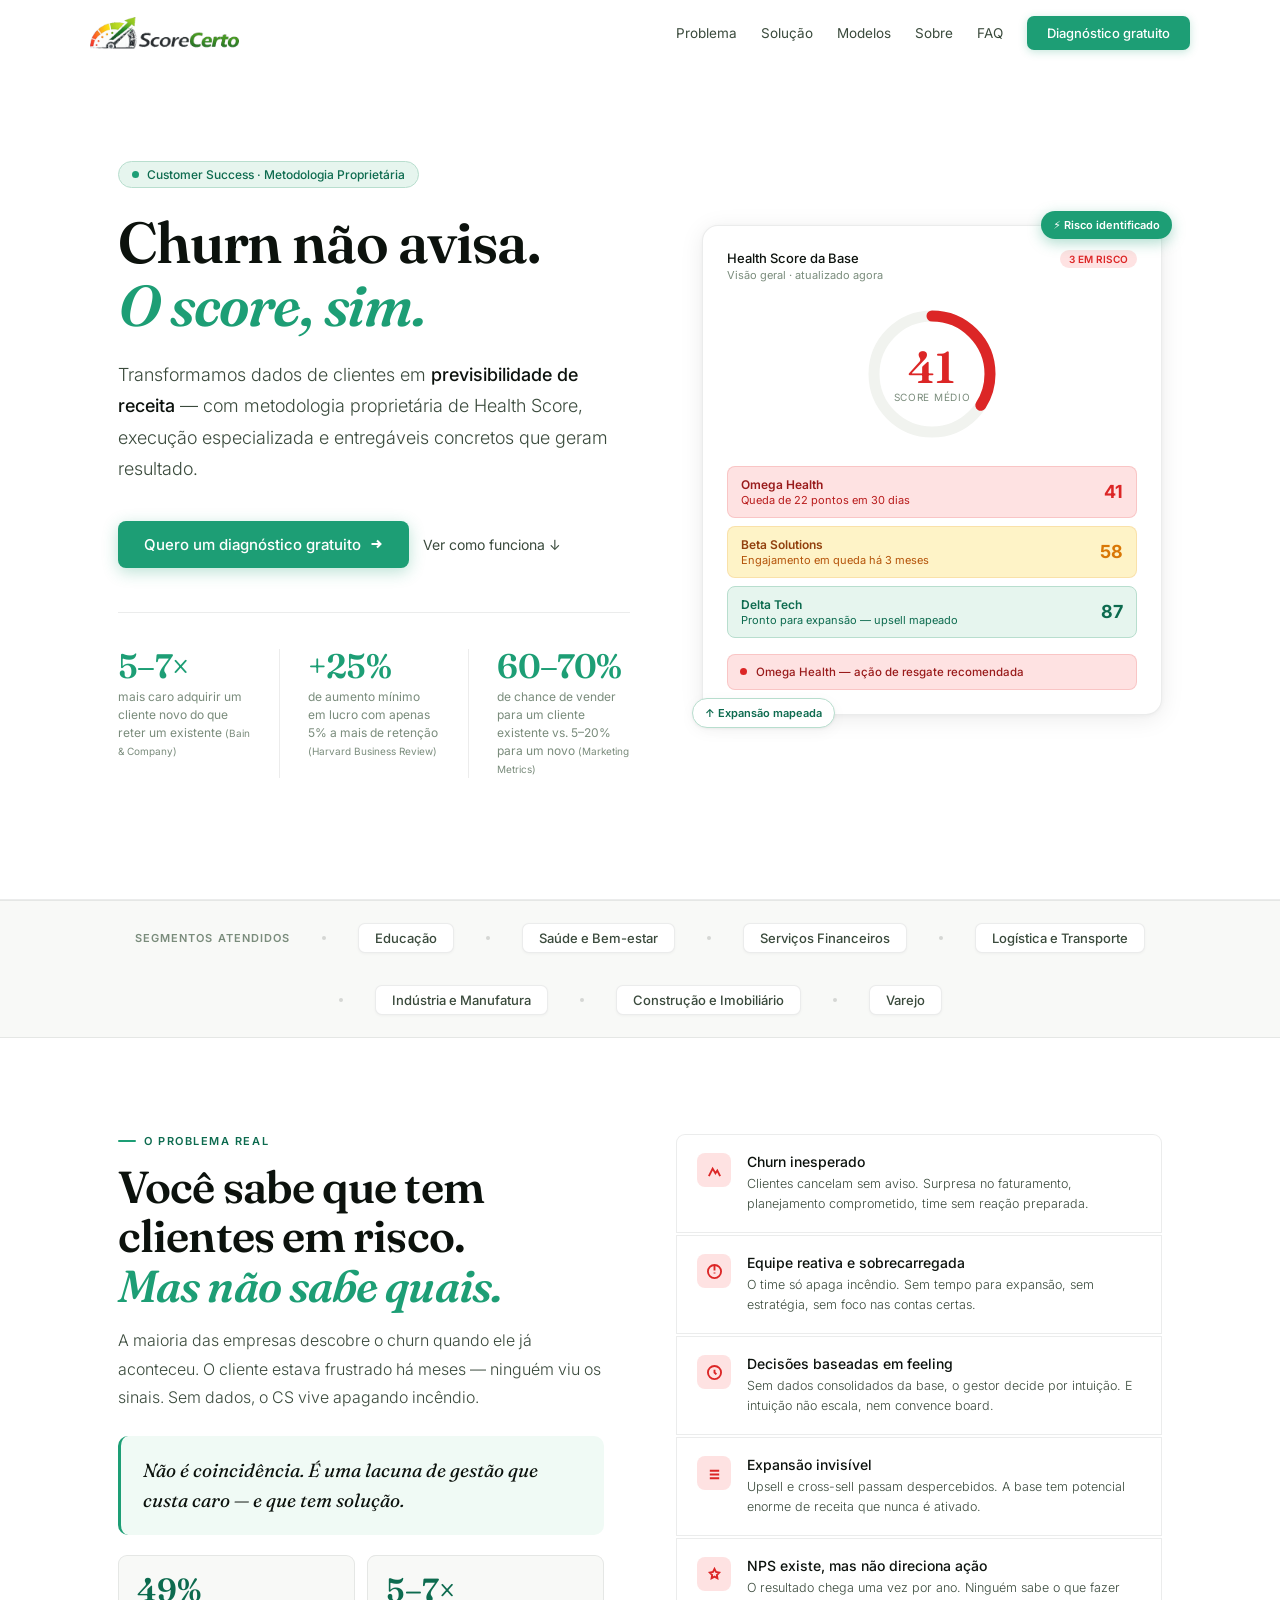
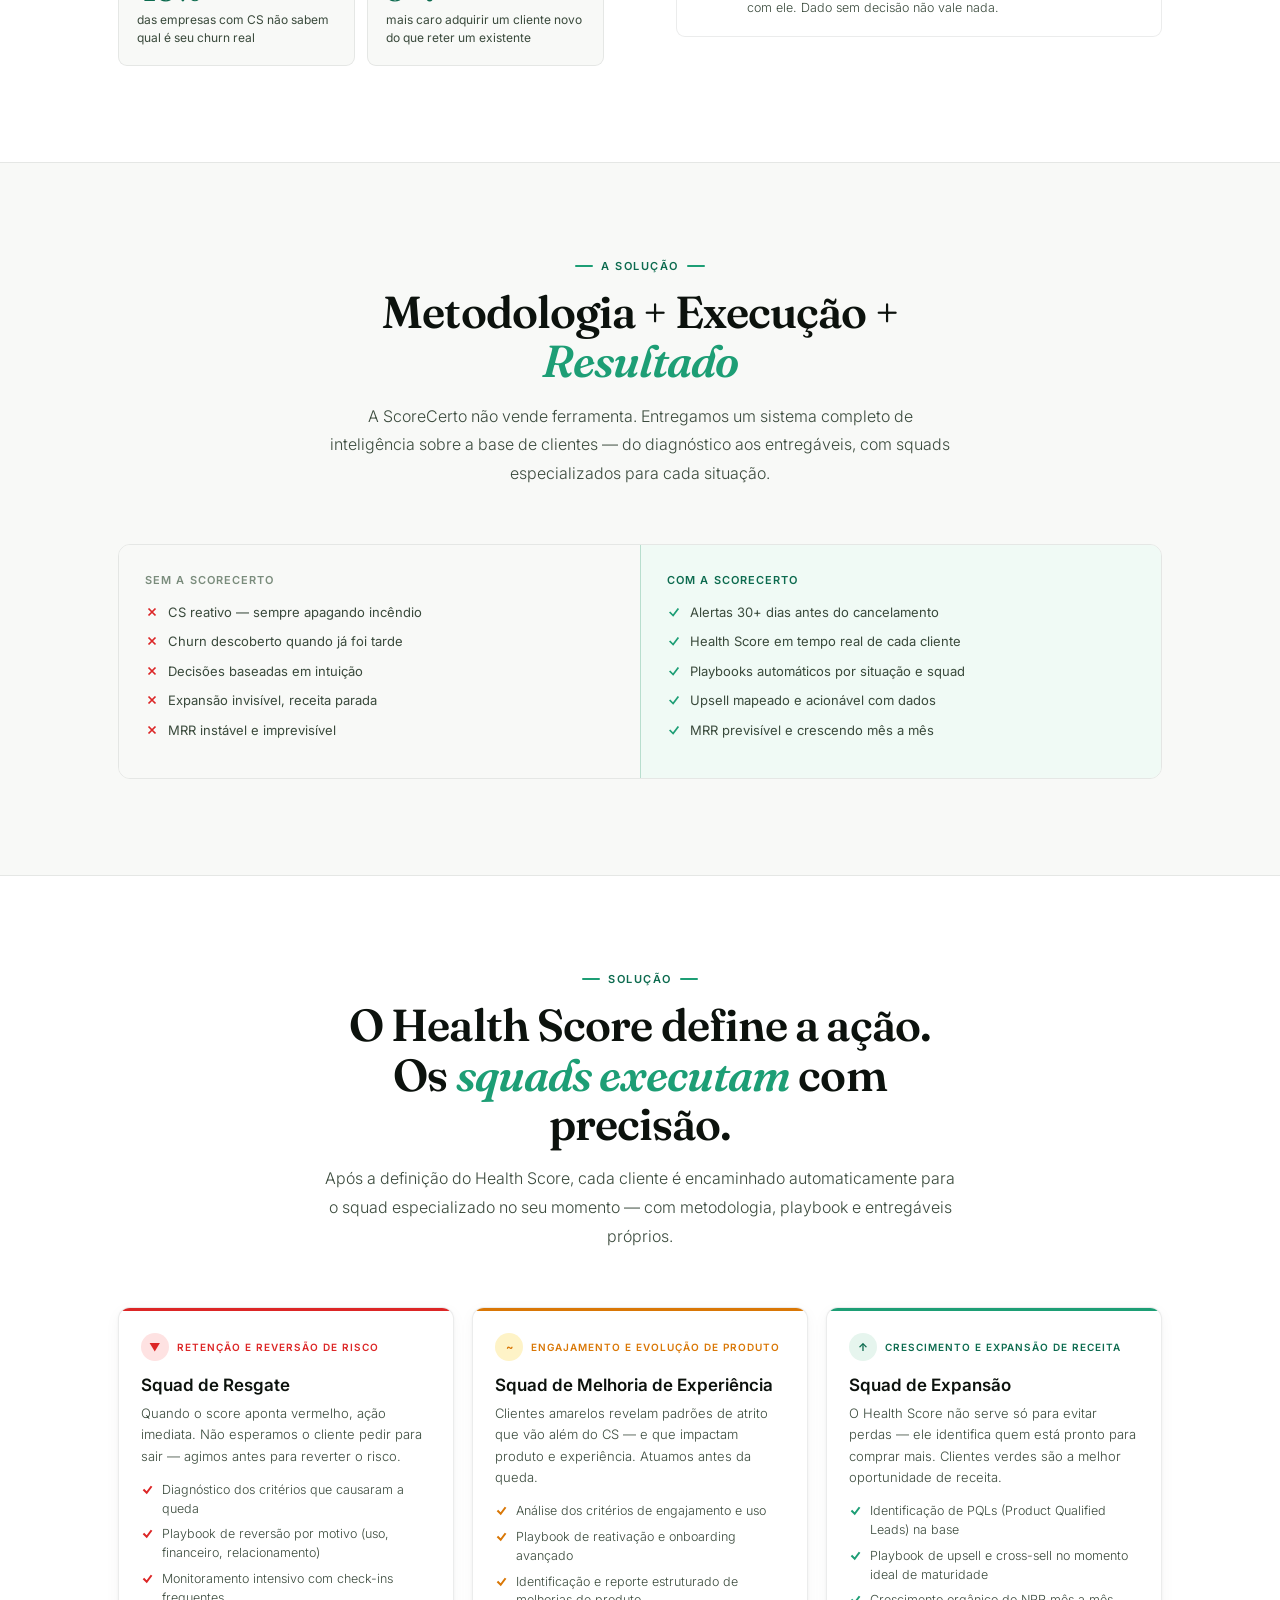
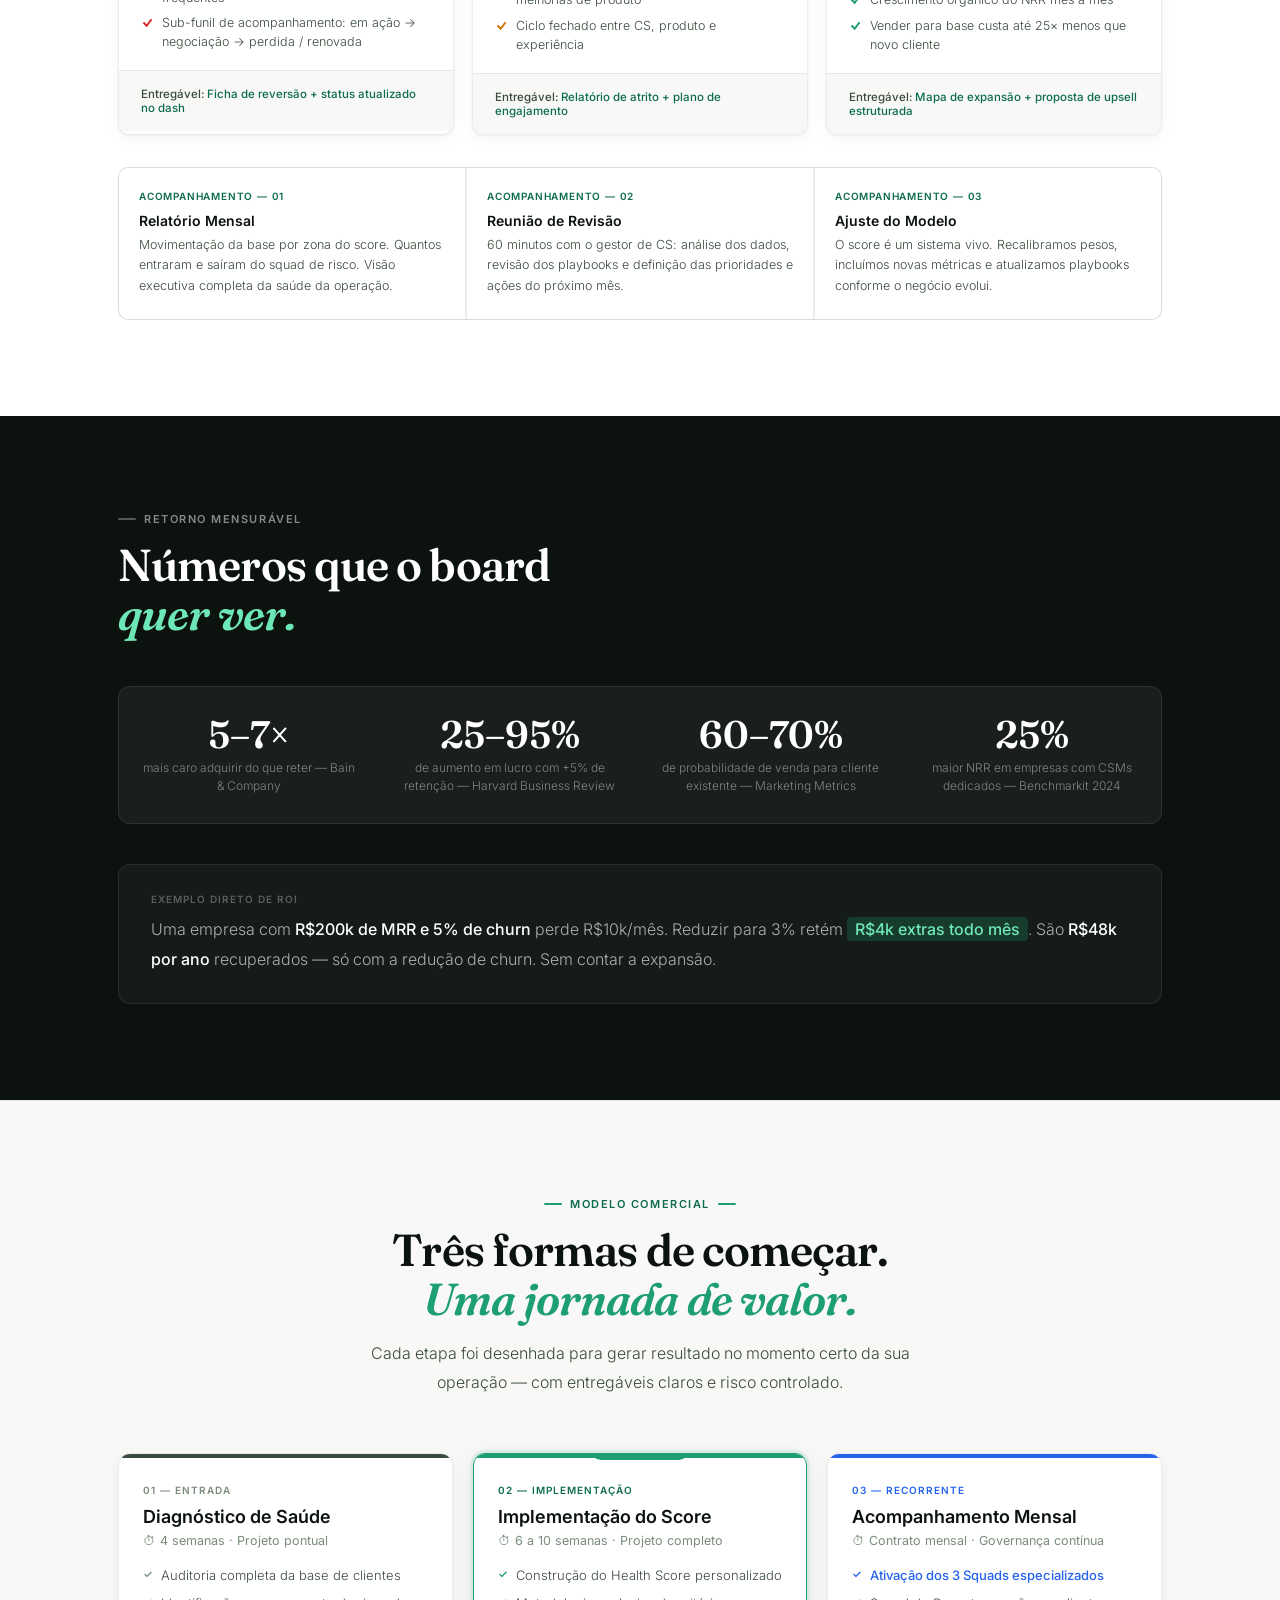
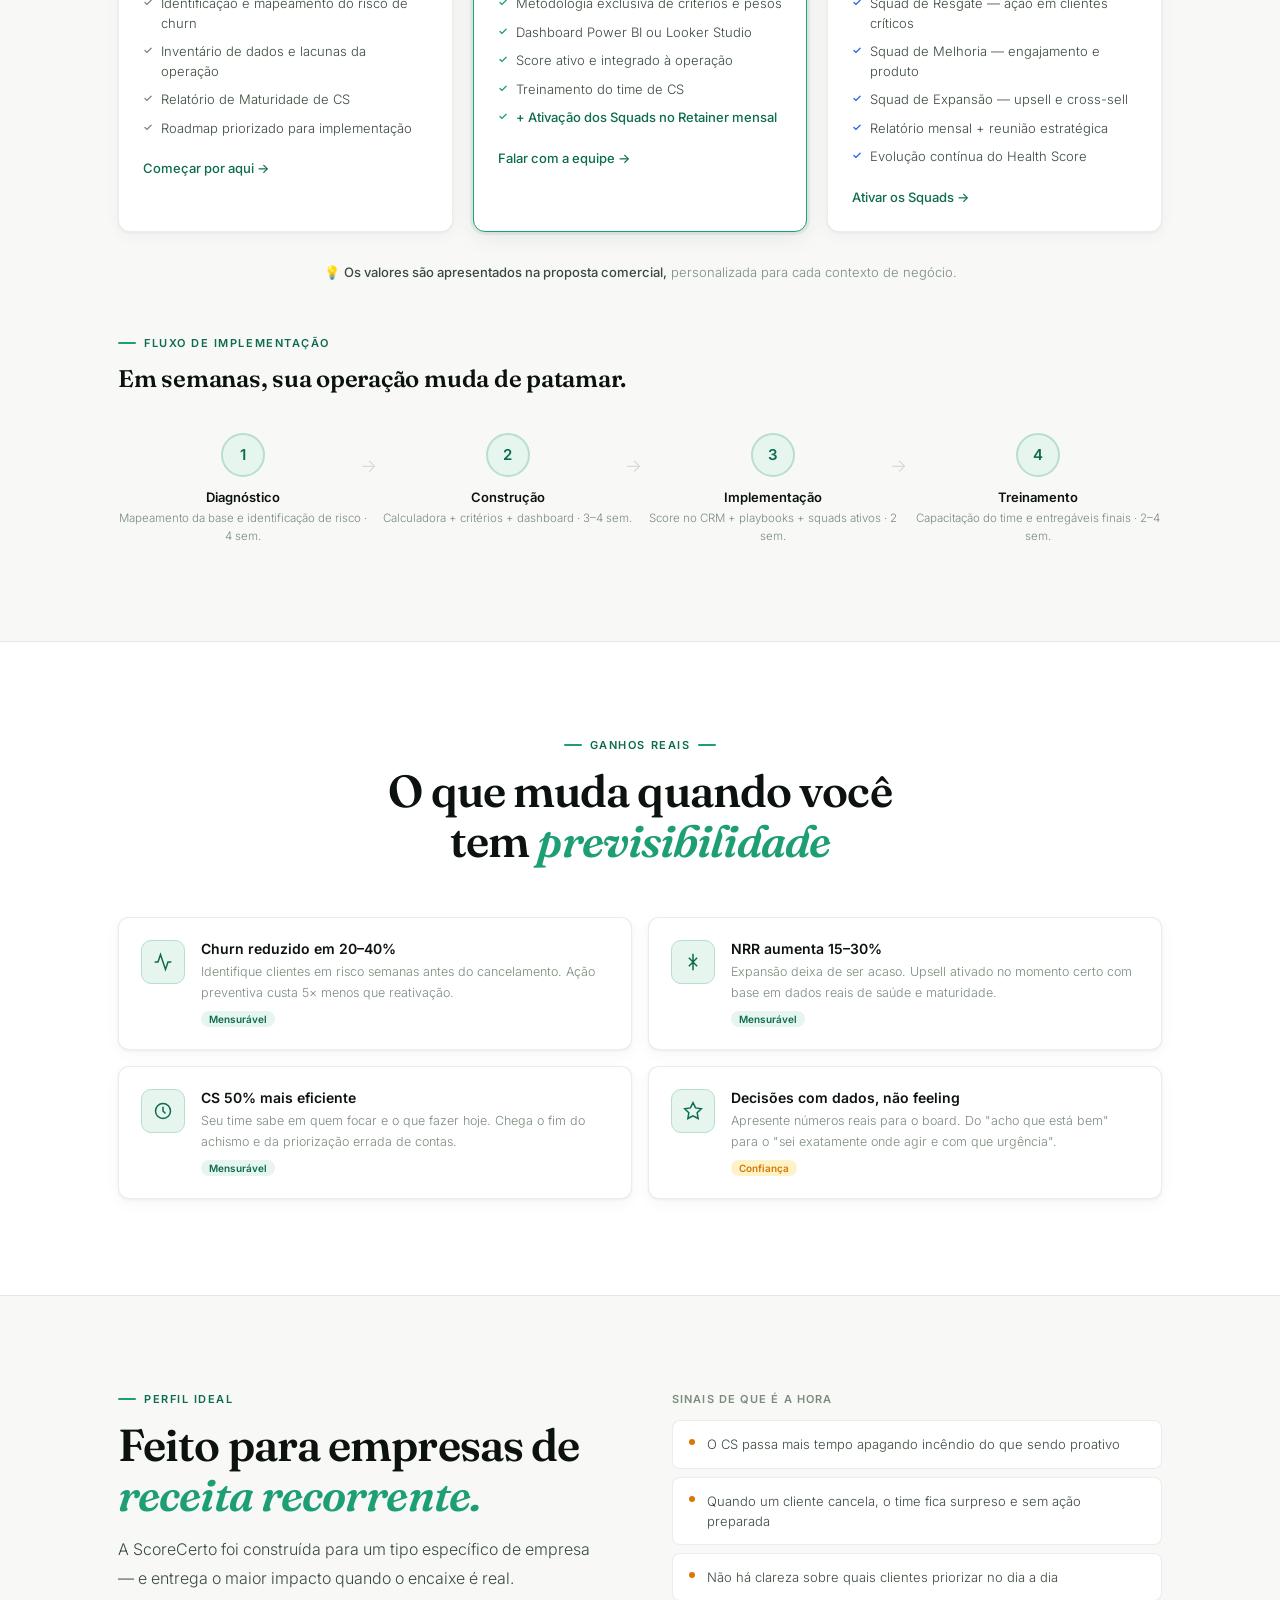
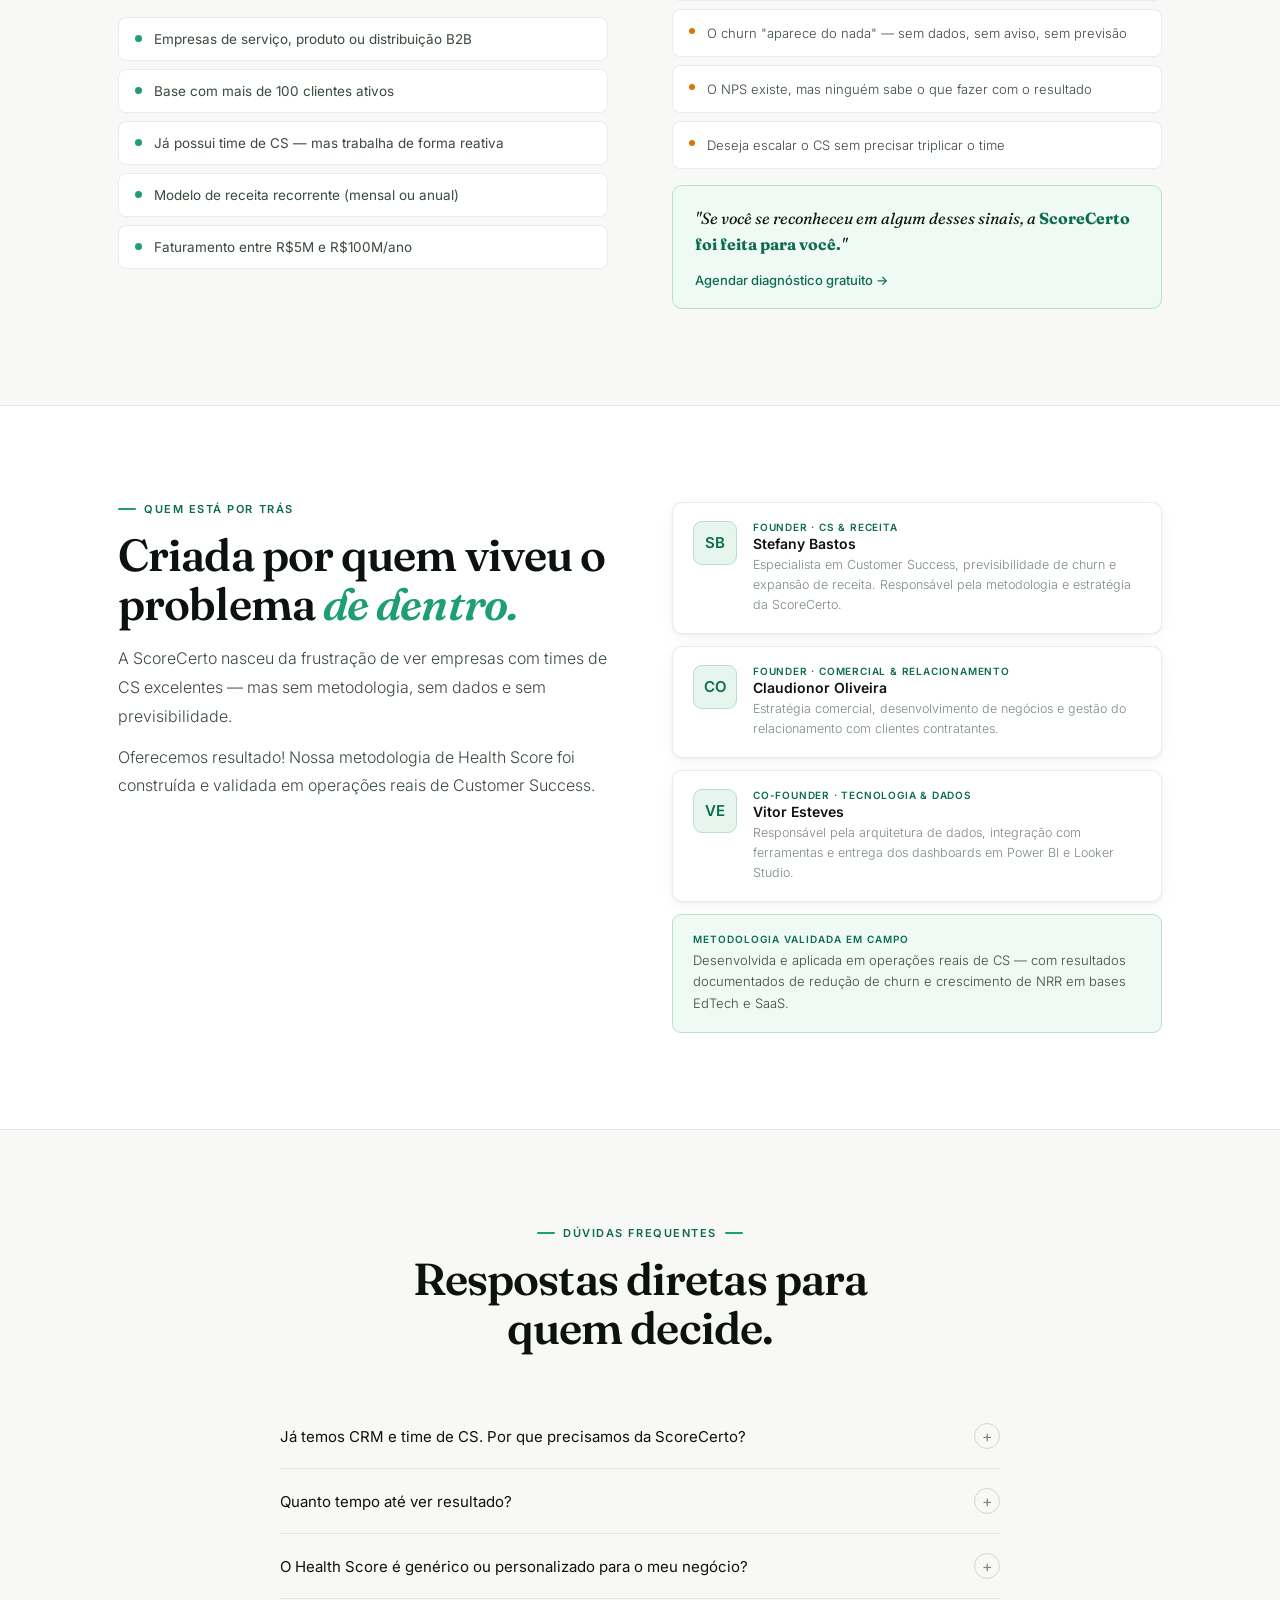
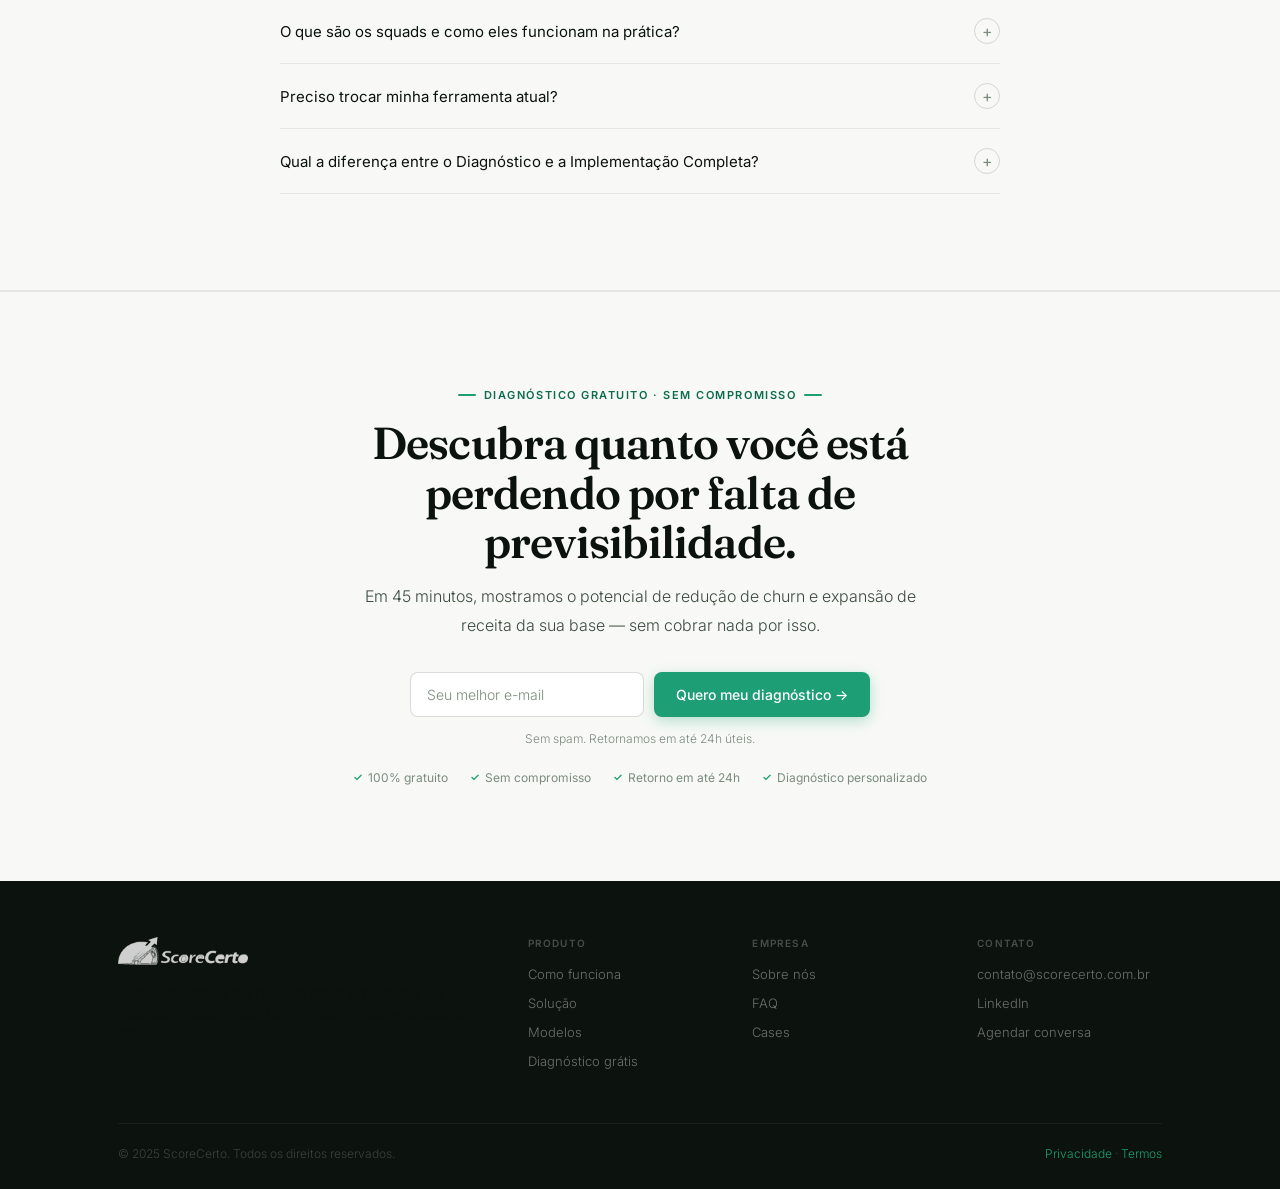
==== index.html @ cbc8268c "Subindo o index para github pages" ====
<!DOCTYPE html>
<html lang="pt-BR">
<head>
<meta charset="UTF-8">
<meta name="viewport" content="width=device-width,initial-scale=1">
<title>ScoreCerto — Previsibilidade de Receita para Empresas Recorrentes</title>
<meta name="description" content="Churn não avisa. O score sim. Transformamos dados de clientes em previsibilidade de receita com metodologia proprietária de Health Score, execução especializada e entregáveis concretos.">
<link rel="preconnect" href="https://fonts.googleapis.com">
<link href="https://fonts.googleapis.com/css2?family=Inter:wght@300;400;500;600&family=Fraunces:ital,wght@0,400;0,600;1,400;1,600&display=swap" rel="stylesheet">
<style>
:root{
  --white:#fff;
  --bg:#F8F9F7;
  --bg2:#F1F3EF;
  --ink:#0C120D;
  --ink2:#3A4A3C;
  --ink3:#7A8C7C;
  --green:#1D9E75;
  --green-d:#0D6B4F;
  --green-l:#E6F5EE;
  --green-m:#B8DECE;
  --green-xl:#F0FAF5;
  --yellow:#D97706;
  --yellow-l:#FEF3C7;
  --red:#DC2626;
  --red-l:#FEE2E2;
  --blue:#2563EB;
  --blue-l:#DBEAFE;
  --bdr:rgba(12,18,13,.08);
  --bdr2:rgba(12,18,13,.15);
  --sans:'Inter',system-ui,sans-serif;
  --display:'Fraunces',Georgia,serif;
  --shadow:0 1px 3px rgba(0,0,0,.05),0 4px 16px rgba(0,0,0,.04);
  --shadow-lg:0 4px 24px rgba(0,0,0,.08),0 1px 4px rgba(0,0,0,.04);
}
*{box-sizing:border-box;margin:0;padding:0;}
html{scroll-behavior:smooth;}
body{font-family:var(--sans);background:var(--white);color:var(--ink);-webkit-font-smoothing:antialiased;overflow-x:hidden;}

/* ── LAYOUT ── */
.wrap{max-width:1100px;margin:0 auto;padding:0 28px;}
@media(max-width:600px){.wrap{padding:0 20px;}}

/* ── NAV ── */
nav{position:fixed;top:0;left:0;right:0;z-index:100;padding:0 28px;transition:all .25s;}
nav.scrolled{background:rgba(255,255,255,.96);backdrop-filter:blur(16px);border-bottom:1px solid var(--bdr);box-shadow:0 1px 12px rgba(0,0,0,.04);}
.nav-i{max-width:1100px;margin:0 auto;height:66px;display:flex;align-items:center;gap:24px;}
.nav-logo{height:32px;width:auto;flex-shrink:0;}
.nav-links{display:flex;align-items:center;gap:24px;margin-left:auto;}
.nav-links a{font-size:13.5px;font-weight:400;color:var(--ink2);text-decoration:none;transition:color .15s;}
.nav-links a:hover{color:var(--ink);}
.nav-cta{padding:9px 20px;border-radius:7px;background:var(--green);color:#fff;font-size:13px;font-weight:500;text-decoration:none;transition:background .15s;white-space:nowrap;box-shadow:0 2px 8px rgba(29,158,117,.25);}
.nav-cta:hover{background:var(--green-d);}
@media(max-width:860px){.nav-links{display:none;}}

/* ── HERO ── */
.hero{min-height:100vh;display:flex;align-items:center;padding:120px 0 80px;background:var(--white);border-bottom:1px solid var(--bdr);}
.hero-layout{display:grid;grid-template-columns:1fr 460px;gap:72px;align-items:center;}
.hero-tag{display:inline-flex;align-items:center;gap:8px;padding:5px 13px;border-radius:100px;background:var(--green-l);border:1px solid var(--green-m);font-size:12px;font-weight:500;color:var(--green-d);margin-bottom:24px;}
.hero-dot{width:7px;height:7px;border-radius:50%;background:var(--green);animation:blink 2s infinite;}
@keyframes blink{0%,100%{opacity:1;}50%{opacity:.4;transform:scale(.8);}}
h1{font-family:var(--display);font-size:clamp(40px,4.5vw,64px);font-weight:600;line-height:1.08;letter-spacing:-.02em;color:var(--ink);margin-bottom:22px;}
h1 em{font-style:italic;color:var(--green);}
.hero-sub{font-size:18px;font-weight:300;color:var(--ink2);line-height:1.75;max-width:500px;margin-bottom:36px;}
.hero-sub strong{font-weight:500;color:var(--ink);}
.ctas{display:flex;align-items:center;gap:14px;flex-wrap:wrap;}
.btn-primary{display:inline-flex;align-items:center;gap:8px;padding:14px 26px;border-radius:8px;background:var(--green);color:#fff;font-size:15px;font-weight:500;text-decoration:none;transition:all .2s;box-shadow:0 4px 16px rgba(29,158,117,.3);}
.btn-primary:hover{background:var(--green-d);transform:translateY(-1px);}
.btn-secondary{font-size:14px;font-weight:400;color:var(--ink2);text-decoration:none;display:flex;align-items:center;gap:5px;transition:color .15s;}
.btn-secondary:hover{color:var(--ink);}
.hero-metrics{display:flex;gap:0;margin-top:44px;padding-top:36px;border-top:1px solid var(--bdr);}
.hm{flex:1;padding-right:28px;border-right:1px solid var(--bdr);margin-right:28px;}
.hm:last-child{border:none;margin:0;padding:0;}
.hm-num{font-family:var(--display);font-size:34px;font-weight:600;color:var(--ink);line-height:1;margin-bottom:5px;letter-spacing:-.02em;}
.hm-num span{color:var(--green);}
.hm-label{font-size:12px;font-weight:400;color:var(--ink3);line-height:1.5;}

/* ── SCORE CARD ── */
.score-card{background:var(--white);border:1px solid var(--bdr);border-radius:16px;padding:24px;box-shadow:var(--shadow-lg);}
.sc-head{display:flex;align-items:flex-start;justify-content:space-between;margin-bottom:18px;}
.sc-title{font-size:13px;font-weight:500;color:var(--ink);}
.sc-sub{font-size:11px;color:var(--ink3);margin-top:2px;}
.sc-badge{padding:3px 9px;border-radius:100px;font-size:10px;font-weight:600;background:var(--yellow-l);color:var(--yellow);}
.gauge-center{display:flex;justify-content:center;margin-bottom:18px;position:relative;}
.gauge-center svg{width:148px;height:148px;}
.gauge-label{position:absolute;top:50%;left:50%;transform:translate(-50%,-50%);text-align:center;}
.gauge-score{font-family:var(--display);font-size:44px;font-weight:600;color:var(--ink);line-height:1;}
.gauge-lbl{font-size:10px;color:var(--ink3);text-transform:uppercase;letter-spacing:.07em;margin-top:2px;}
.criteria-rows{display:flex;flex-direction:column;gap:9px;margin-bottom:16px;}
.cr-row{display:flex;align-items:center;gap:9px;}
.cr-name{font-size:11.5px;color:var(--ink2);width:108px;flex-shrink:0;}
.cr-track{flex:1;height:5px;background:var(--bg2);border-radius:3px;overflow:hidden;}
.cr-fill{height:100%;border-radius:3px;transition:width 1.5s cubic-bezier(.4,0,.2,1);}
.cr-val{font-size:11px;font-weight:500;color:var(--ink);min-width:32px;text-align:right;}
.sc-alert{display:flex;align-items:center;gap:9px;padding:10px 12px;border-radius:8px;background:var(--red-l);border:1px solid rgba(220,38,38,.15);}
.sc-alert-dot{width:7px;height:7px;border-radius:50%;background:var(--red);flex-shrink:0;}
.sc-alert-text{font-size:11.5px;font-weight:500;color:#991B1B;}
.float-a,.float-b{position:absolute;padding:7px 12px;border-radius:100px;font-size:11px;font-weight:600;white-space:nowrap;animation:float 3s ease-in-out infinite;}
.float-a{top:-14px;right:-10px;background:var(--green);color:#fff;box-shadow:0 4px 14px rgba(29,158,117,.35);}
.float-b{bottom:-13px;left:-10px;background:var(--white);color:var(--green-d);border:1.5px solid var(--green-m);box-shadow:var(--shadow);animation-delay:.9s;}
@keyframes float{0%,100%{transform:translateY(0);}50%{transform:translateY(-5px);}}
.score-card-wrap{position:relative;}

/* ── SECTIONS ── */
section{padding:96px 0;}
.sec-dark{background:var(--ink);}
.sec-off{background:var(--bg);border-top:1px solid var(--bdr);border-bottom:1px solid var(--bdr);}
.sec-green{background:var(--green);}
.eyebrow{font-size:11px;font-weight:600;letter-spacing:.14em;text-transform:uppercase;color:var(--green-d);margin-bottom:14px;display:flex;align-items:center;gap:8px;}
.eyebrow::before{content:'';width:18px;height:2px;background:var(--green);border-radius:1px;display:block;}
.eyebrow.center{justify-content:center;}
.eyebrow.center::before,.eyebrow.center::after{content:'';width:18px;height:2px;background:var(--green);border-radius:1px;display:block;}
.eyebrow.light{color:rgba(255,255,255,.5);}
.eyebrow.light::before,.eyebrow.light::after{background:rgba(255,255,255,.3);}
h2{font-family:var(--display);font-size:clamp(28px,3.5vw,46px);font-weight:600;line-height:1.1;letter-spacing:-.02em;color:var(--ink);margin-bottom:16px;}
h2 em{font-style:italic;color:var(--green);}
h2.light{color:#fff;}
h2.light em{color:#6ee7b7;}
.lead{font-size:16px;font-weight:300;color:var(--ink2);line-height:1.8;}
.lead.light{color:rgba(255,255,255,.55);}

/* ── STRIP ── */
.strip{background:var(--bg);border-top:1px solid var(--bdr);border-bottom:1px solid var(--bdr);padding:22px 0;}
.strip-inner{display:flex;align-items:center;justify-content:center;gap:32px;flex-wrap:wrap;}
.strip-label{font-size:11px;font-weight:600;letter-spacing:.1em;text-transform:uppercase;color:var(--ink3);}
.strip-pill{padding:6px 16px;border-radius:7px;background:var(--white);border:1px solid var(--bdr);font-size:13px;font-weight:500;color:var(--ink2);box-shadow:0 1px 3px rgba(0,0,0,.04);}
.sep{width:4px;height:4px;border-radius:50%;background:var(--bdr2);}

/* ── PROBLEM ── */
.problem-grid{display:grid;grid-template-columns:1fr 1fr;gap:72px;align-items:start;}
.problem-sticky{position:sticky;top:84px;}
.p-quote{font-family:var(--display);font-size:19px;font-style:italic;color:var(--ink);line-height:1.55;padding:20px 22px;border-radius:10px;background:var(--green-xl);border-left:3px solid var(--green);margin-top:24px;}
.p-quote strong{font-style:normal;color:var(--green-d);}
.p-stats{display:grid;grid-template-columns:1fr 1fr;gap:12px;margin-top:20px;}
.pstat{padding:18px;border-radius:9px;background:var(--bg);border:1px solid var(--bdr);}
.pstat-num{font-family:var(--display);font-size:32px;font-weight:600;color:var(--green-d);line-height:1;margin-bottom:5px;}
.pstat-label{font-size:12px;font-weight:400;color:var(--ink2);line-height:1.5;}
.pain-cards{display:flex;flex-direction:column;gap:2px;}
.pain{display:flex;gap:16px;padding:18px 20px;background:var(--white);border:1px solid var(--bdr);transition:border-color .15s;}
.pain:first-child{border-radius:9px 9px 0 0;}
.pain:last-child{border-radius:0 0 9px 9px;}
.pain:hover{border-color:var(--bdr2);}
.pain-ico{width:34px;height:34px;border-radius:8px;background:var(--red-l);display:flex;align-items:center;justify-content:center;flex-shrink:0;}
.pain-ico svg{width:15px;height:15px;fill:none;stroke:#DC2626;stroke-width:2;}
.pain-title{font-size:14px;font-weight:500;color:var(--ink);margin-bottom:4px;}
.pain-desc{font-size:12.5px;font-weight:300;color:var(--ink2);line-height:1.6;}

/* ── SOLUTION ── */
.solution-hdr{text-align:center;max-width:620px;margin:0 auto 56px;}
.diff-compare{display:grid;grid-template-columns:1fr 1fr;border-radius:12px;overflow:hidden;border:1px solid var(--bdr);margin-top:48px;}
.diff-col{padding:28px 26px;}
.diff-bad{background:var(--bg);}
.diff-good{background:var(--green-xl);border-left:1px solid var(--green-m);}
.diff-head{font-size:11px;font-weight:600;letter-spacing:.1em;text-transform:uppercase;margin-bottom:16px;}
.diff-bad .diff-head{color:var(--ink3);}
.diff-good .diff-head{color:var(--green-d);}
.diff-item{display:flex;gap:9px;font-size:13px;margin-bottom:10px;line-height:1.5;}
.diff-bad .diff-item{color:var(--ink2);}
.diff-good .diff-item{color:var(--ink2);}
.diff-item svg{width:14px;height:14px;flex-shrink:0;margin-top:2px;fill:none;stroke-width:2;}
.diff-bad .diff-item svg{stroke:#DC2626;}
.diff-good .diff-item svg{stroke:var(--green);}
.steps-grid{display:grid;grid-template-columns:repeat(4,1fr);gap:2px;background:var(--bdr);border:1px solid var(--bdr);border-radius:12px;overflow:hidden;}
.step{background:var(--white);padding:24px 20px;transition:background .15s;}
.step:hover{background:var(--green-xl);}
.step-n{font-size:10px;font-weight:600;color:var(--green-d);letter-spacing:.08em;margin-bottom:10px;}
.step-dur{font-size:10px;color:var(--ink3);margin-bottom:14px;font-weight:400;}
.step-title{font-size:14px;font-weight:600;color:var(--ink);margin-bottom:7px;}
.step-desc{font-size:12px;font-weight:300;color:var(--ink2);line-height:1.65;}
.step-del{margin-top:12px;padding:9px 11px;background:var(--bg);border-radius:5px;font-size:11px;font-weight:500;color:var(--green-d);}

/* ── SQUADS ── */
.squads-intro{text-align:center;max-width:640px;margin:0 auto 56px;}
.squads-grid{display:grid;grid-template-columns:repeat(3,1fr);gap:18px;margin-bottom:32px;}
.squad{border-radius:12px;overflow:hidden;border:1px solid var(--bdr);background:var(--white);box-shadow:var(--shadow);transition:box-shadow .2s;}
.squad:hover{box-shadow:var(--shadow-lg);}
.squad-top{padding:22px 22px 18px;}
.squad-stripe{height:3px;width:100%;}
.sq-r .squad-stripe{background:var(--red);}
.sq-y .squad-stripe{background:var(--yellow);}
.sq-g .squad-stripe{background:var(--green);}
.squad-trigger-row{display:flex;align-items:center;gap:8px;margin-bottom:14px;}
.squad-badge{width:28px;height:28px;border-radius:50%;display:flex;align-items:center;justify-content:center;font-size:11px;font-weight:700;flex-shrink:0;}
.sq-r .squad-badge{background:var(--red-l);color:var(--red);}
.sq-y .squad-badge{background:var(--yellow-l);color:var(--yellow);}
.sq-g .squad-badge{background:var(--green-l);color:var(--green-d);}
.squad-trigger-lbl{font-size:10px;font-weight:600;letter-spacing:.1em;text-transform:uppercase;}
.sq-r .squad-trigger-lbl{color:var(--red);}
.sq-y .squad-trigger-lbl{color:var(--yellow);}
.sq-g .squad-trigger-lbl{color:var(--green-d);}
.squad-name{font-size:17px;font-weight:600;color:var(--ink);margin-bottom:8px;}
.squad-desc{font-size:13px;font-weight:300;color:var(--ink2);line-height:1.65;margin-bottom:14px;}
.squad-items{list-style:none;display:flex;flex-direction:column;gap:7px;}
.squad-items li{display:flex;gap:8px;font-size:12.5px;font-weight:300;color:var(--ink2);line-height:1.5;}
.squad-items li svg{width:13px;height:13px;flex-shrink:0;margin-top:2px;fill:none;stroke-width:2.5;}
.sq-r .squad-items li svg{stroke:var(--red);}
.sq-y .squad-items li svg{stroke:var(--yellow);}
.sq-g .squad-items li svg{stroke:var(--green);}
.squad-bottom{padding:16px 22px;border-top:1px solid var(--bdr);background:var(--bg);}
.squad-deliverable{font-size:11.5px;font-weight:500;color:var(--ink2);}
.squad-deliverable span{color:var(--green-d);}
.retainer-band{display:grid;grid-template-columns:repeat(3,1fr);gap:2px;background:var(--bdr);border-radius:10px;overflow:hidden;border:1px solid var(--bdr);}
.ret{background:var(--white);padding:22px 20px;transition:background .15s;}
.ret:hover{background:var(--green-xl);}
.ret-n{font-size:10px;font-weight:600;color:var(--green-d);letter-spacing:.08em;margin-bottom:10px;}
.ret-title{font-size:14px;font-weight:600;color:var(--ink);margin-bottom:6px;}
.ret-desc{font-size:12.5px;font-weight:300;color:var(--ink2);line-height:1.65;}

/* ── ROI ── */
.roi-numbers{display:grid;grid-template-columns:repeat(4,1fr);gap:2px;background:rgba(255,255,255,.06);border-radius:12px;overflow:hidden;border:1px solid rgba(255,255,255,.08);margin-bottom:40px;}
.roi-n{padding:28px 20px;text-align:center;}
.roi-num{font-family:var(--display);font-size:clamp(32px,3vw,48px);color:#fff;line-height:1;margin-bottom:6px;font-weight:600;}
.roi-label{font-size:12px;font-weight:300;color:rgba(255,255,255,.45);line-height:1.5;}
.roi-example{padding:28px 32px;border-radius:12px;background:rgba(255,255,255,.04);border:1px solid rgba(255,255,255,.08);}
.roi-ex-tag{font-size:10px;font-weight:600;letter-spacing:.1em;text-transform:uppercase;color:rgba(255,255,255,.3);margin-bottom:10px;}
.roi-ex-text{font-size:16px;font-weight:300;color:rgba(255,255,255,.65);line-height:1.85;}
.roi-ex-text strong{color:#fff;font-weight:500;}
.roi-highlight{display:inline;background:rgba(29,158,117,.25);color:#6ee7b7;font-weight:500;padding:2px 8px;border-radius:4px;}

/* ── MODELO COMERCIAL ── */
.modelo-hdr{text-align:center;max-width:600px;margin:0 auto 56px;}
.modelo-grid{display:grid;grid-template-columns:repeat(3,1fr);gap:20px;margin-bottom:32px;}
.modelo-card{border-radius:12px;border:1px solid var(--bdr);background:var(--white);overflow:hidden;box-shadow:var(--shadow);transition:all .2s;}
.modelo-card:hover{box-shadow:var(--shadow-lg);}
.modelo-card.featured{border-color:var(--green);box-shadow:0 0 0 3px rgba(29,158,117,.1),var(--shadow-lg);}
.modelo-banner{height:4px;width:100%;}
.modelo-banner.entry{background:var(--ink2);}
.modelo-banner.main{background:var(--green);}
.modelo-banner.recurrent{background:var(--blue);}
.modelo-rec-badge{position:relative;}
.modelo-rec-badge::before{content:'Recomendado';position:absolute;top:-14px;left:50%;transform:translateX(-50%);background:var(--green);color:#fff;font-size:10px;font-weight:600;padding:4px 12px;border-radius:100px;letter-spacing:.04em;white-space:nowrap;}
.modelo-body{padding:26px 24px;}
.modelo-tag{font-size:10px;font-weight:600;letter-spacing:.1em;text-transform:uppercase;margin-bottom:10px;}
.modelo-tag.entry{color:var(--ink3);}
.modelo-tag.main{color:var(--green-d);}
.modelo-tag.recurrent{color:var(--blue);}
.modelo-name{font-size:18px;font-weight:600;color:var(--ink);margin-bottom:6px;}
.modelo-timing{font-size:12.5px;font-weight:400;color:var(--ink3);margin-bottom:18px;display:flex;align-items:center;gap:6px;}
.modelo-items{list-style:none;display:flex;flex-direction:column;gap:9px;margin-bottom:22px;}
.modelo-items li{display:flex;gap:8px;font-size:13px;font-weight:300;color:var(--ink2);line-height:1.5;}
.modelo-items li::before{content:'✓';flex-shrink:0;font-weight:600;margin-top:0px;font-size:11px;}
.modelo-items li.featured::before{color:var(--green);}
.modelo-items li.entry-li::before{color:var(--ink3);}
.modelo-items li.blue-li::before{color:var(--blue);}
.modelo-cta{display:flex;align-items:center;gap:6px;font-size:13px;font-weight:500;color:var(--green-d);text-decoration:none;transition:gap .15s;}
.modelo-cta:hover{gap:10px;}
.modelo-note{text-align:center;font-size:13px;font-weight:300;color:var(--ink3);margin-top:24px;}
.modelo-note strong{font-weight:500;color:var(--ink2);}
.processo-flow{display:grid;grid-template-columns:repeat(4,1fr);gap:16px;margin-top:48px;}
.pf-step{text-align:center;position:relative;}
.pf-step:not(:last-child)::after{content:'→';position:absolute;top:22px;right:-10px;font-size:18px;color:var(--bdr2);font-weight:300;}
.pf-num{width:44px;height:44px;border-radius:50%;background:var(--green-l);border:2px solid var(--green-m);display:flex;align-items:center;justify-content:center;margin:0 auto 12px;font-size:15px;font-weight:600;color:var(--green-d);}
.pf-title{font-size:13px;font-weight:600;color:var(--ink);margin-bottom:5px;}
.pf-desc{font-size:11.5px;font-weight:300;color:var(--ink3);line-height:1.55;}

/* ── BENEFITS ── */
.benefits-grid{display:grid;grid-template-columns:repeat(2,1fr);gap:16px;}
.benefit{display:flex;gap:16px;padding:22px;border-radius:11px;background:var(--white);border:1px solid var(--bdr);box-shadow:var(--shadow);transition:all .2s;}
.benefit:hover{box-shadow:var(--shadow-lg);transform:translateY(-2px);}
.benefit-ico{width:44px;height:44px;border-radius:10px;background:var(--green-l);border:1px solid var(--green-m);display:flex;align-items:center;justify-content:center;flex-shrink:0;}
.benefit-ico svg{width:20px;height:20px;fill:none;stroke:var(--green-d);stroke-width:1.8;}
.benefit-title{font-size:14px;font-weight:600;color:var(--ink);margin-bottom:5px;}
.benefit-desc{font-size:12.5px;font-weight:300;color:var(--ink3);line-height:1.65;}
.benefit-tag{display:inline-flex;padding:2px 8px;border-radius:100px;font-size:10px;font-weight:600;margin-top:8px;}
.bt-m{background:var(--green-l);color:var(--green-d);}
.bt-e{background:var(--yellow-l);color:var(--yellow);}

/* ── SOBRE / ICP ── */
.icp-grid{display:grid;grid-template-columns:1fr 1fr;gap:64px;align-items:start;}
.icp-profile{display:flex;flex-direction:column;gap:8px;}
.icp-item{display:flex;align-items:center;gap:12px;padding:13px 16px;border-radius:8px;background:var(--white);border:1px solid var(--bdr);font-size:13.5px;font-weight:400;color:var(--ink2);}
.icp-dot{width:7px;height:7px;border-radius:50%;background:var(--green);flex-shrink:0;}
.signals{display:flex;flex-direction:column;gap:8px;}
.signal{display:flex;gap:12px;padding:13px 16px;border-radius:8px;background:var(--white);border:1px solid var(--bdr);}
.signal-dot{width:6px;height:6px;border-radius:50%;background:var(--yellow);flex-shrink:0;margin-top:5px;}
.signal-text{font-size:13px;font-weight:300;color:var(--ink2);line-height:1.55;}
.icp-cta-box{margin-top:16px;padding:20px 22px;border-radius:10px;background:var(--green-xl);border:1px solid var(--green-m);}
.icp-cta-quote{font-family:var(--display);font-size:16px;font-style:italic;color:var(--ink);line-height:1.6;margin-bottom:14px;}
.icp-cta-quote strong{font-style:normal;color:var(--green-d);}
.team-layout{display:grid;grid-template-columns:1fr 1fr;gap:64px;align-items:start;}
.team-cards{display:flex;flex-direction:column;gap:12px;}
.team-card{display:flex;gap:16px;padding:18px 20px;border-radius:10px;background:var(--white);border:1px solid var(--bdr);box-shadow:var(--shadow);}
.team-av{width:44px;height:44px;border-radius:9px;background:var(--green-l);border:1px solid var(--green-m);display:flex;align-items:center;justify-content:center;font-size:15px;font-weight:600;color:var(--green-d);flex-shrink:0;}
.team-role{font-size:10px;font-weight:600;letter-spacing:.08em;text-transform:uppercase;color:var(--green-d);margin-bottom:2px;}
.team-name{font-size:14px;font-weight:600;color:var(--ink);margin-bottom:3px;}
.team-bio{font-size:12.5px;font-weight:300;color:var(--ink3);line-height:1.6;}
.cred-box{margin-top:12px;padding:18px 20px;border-radius:9px;background:var(--green-xl);border:1px solid var(--green-m);}
.cred-tag{font-size:10px;font-weight:600;letter-spacing:.1em;text-transform:uppercase;color:var(--green-d);margin-bottom:5px;}
.cred-text{font-size:13px;font-weight:300;color:var(--ink2);line-height:1.65;}

/* ── FAQ ── */
.faq-wrap{max-width:720px;margin:0 auto;}
.faq-item{border-bottom:1px solid var(--bdr);}
.faq-q{display:flex;align-items:center;justify-content:space-between;padding:19px 0;cursor:pointer;gap:16px;font-size:15px;font-weight:400;color:var(--ink);transition:color .15s;}
.faq-q:hover{color:var(--green-d);}
.faq-icon{width:26px;height:26px;border-radius:50%;border:1px solid var(--bdr2);display:flex;align-items:center;justify-content:center;font-size:16px;color:var(--ink3);transition:all .25s;flex-shrink:0;line-height:1;}
.faq-item.open .faq-icon{background:var(--green);border-color:var(--green);color:#fff;transform:rotate(45deg);}
.faq-a{max-height:0;overflow:hidden;transition:max-height .35s ease;}
.faq-item.open .faq-a{max-height:320px;}
.faq-a-inner{padding:0 0 18px;font-size:14px;font-weight:300;color:var(--ink2);line-height:1.8;}
.faq-a-inner strong{font-weight:500;color:var(--ink);}

/* ── CTA ── */
.cta-section{padding:96px 0;background:var(--bg);border-top:1px solid var(--bdr);}
.cta-center{text-align:center;max-width:600px;margin:0 auto;}
.cta-form{display:flex;gap:10px;max-width:460px;margin:32px auto 14px;flex-wrap:wrap;justify-content:center;}
.cta-input{flex:1;min-width:200px;padding:13px 16px;border-radius:8px;font-size:14px;font-weight:300;border:1px solid var(--bdr2);background:var(--white);color:var(--ink);font-family:var(--sans);outline:none;transition:border-color .2s;}
.cta-input:focus{border-color:var(--green);}
.cta-input::placeholder{color:var(--ink3);}
.cta-btn{padding:13px 22px;border-radius:8px;background:var(--green);color:#fff;font-size:14px;font-weight:500;border:none;cursor:pointer;font-family:var(--sans);transition:background .15s;white-space:nowrap;box-shadow:0 4px 14px rgba(29,158,117,.3);}
.cta-btn:hover{background:var(--green-d);}
.cta-disc{font-size:12px;font-weight:300;color:var(--ink3);text-align:center;}
.trust-row{display:flex;align-items:center;justify-content:center;gap:22px;margin-top:24px;flex-wrap:wrap;}
.trust-item{font-size:12px;font-weight:400;color:var(--ink3);display:flex;align-items:center;gap:5px;}
.trust-item::before{content:'✓';color:var(--green);font-weight:600;font-size:11px;}

/* ── FOOTER ── */
footer{background:var(--ink);padding:56px 0 28px;}
.footer-grid{display:grid;grid-template-columns:2fr 1fr 1fr 1fr;gap:40px;margin-bottom:44px;}
.footer-logo{height:28px;width:auto;margin-bottom:14px;filter:brightness(0) invert(1);opacity:.8;}
.footer-brand p{font-size:13px;font-weight:300;color:rgba(255,255,255,.3);line-height:1.7;max-width:220px;}
.footer-col h4{font-size:10px;font-weight:600;letter-spacing:.12em;text-transform:uppercase;color:rgba(255,255,255,.25);margin-bottom:14px;}
.footer-col ul{list-style:none;}
.footer-col ul li{margin-bottom:9px;}
.footer-col ul li a{font-size:13px;font-weight:300;color:rgba(255,255,255,.4);text-decoration:none;transition:color .15s;}
.footer-col ul li a:hover{color:rgba(255,255,255,.8);}
.footer-bottom{padding-top:22px;border-top:1px solid rgba(255,255,255,.06);display:flex;align-items:center;justify-content:space-between;flex-wrap:wrap;gap:10px;}
.footer-bottom p{font-size:12px;font-weight:300;color:rgba(255,255,255,.2);}
.footer-bottom a{color:var(--green);text-decoration:none;}

/* ── ANIMATIONS ── */
.fade{opacity:0;transform:translateY(22px);transition:opacity .55s ease,transform .55s ease;}
.fade.in{opacity:1;transform:none;}

/* ── RESPONSIVE ── */
@media(max-width:900px){
  .hero-layout,.problem-grid,.icp-grid,.team-layout{grid-template-columns:1fr;gap:48px;}
  .problem-sticky{position:static;}
  .steps-grid{grid-template-columns:1fr 1fr;}
  .squads-grid,.modelo-grid,.benefits-grid{grid-template-columns:1fr;}
  .roi-numbers{grid-template-columns:1fr 1fr;}
  .footer-grid{grid-template-columns:1fr 1fr;}
  .hero-layout .score-card-wrap{display:none;}
  .processo-flow{grid-template-columns:1fr 1fr;}
}
@media(max-width:600px){
  .steps-grid,.roi-numbers,.retainer-band{grid-template-columns:1fr;}
  .diff-compare{grid-template-columns:1fr;}
  .footer-grid{grid-template-columns:1fr;}
  .processo-flow{grid-template-columns:1fr;}
}
</style>
</head>
<body>

<!-- NAV -->
<nav id="nav">
  <div class="nav-i">
    <img src="[data-uri]" alt="ScoreCerto" class="nav-logo">
    <div class="nav-links">
      <a href="#problema">Problema</a>
      <a href="#squads">Solução</a>
      <a href="#modelo">Modelos</a>
      <a href="#sobre">Sobre</a>
      <a href="#faq">FAQ</a>
    </div>
    <a href="#diagnostico" class="nav-cta">Diagnóstico gratuito</a>
  </div>
</nav>

<!-- HERO -->
<section class="hero" id="inicio">
  <div class="wrap">
    <div class="hero-layout">
      <div>
        <div class="hero-tag"><span class="hero-dot"></span>Customer Success · Metodologia Proprietária</div>
        <h1>Churn não avisa.<br><em>O score, sim.</em></h1>
        <p class="hero-sub">Transformamos dados de clientes em <strong>previsibilidade de receita</strong> — com metodologia proprietária de Health Score, execução especializada e entregáveis concretos que geram resultado.</p>
        <div class="ctas">
          <a href="#diagnostico" class="btn-primary">
            Quero um diagnóstico gratuito
            <svg width="14" height="14" viewBox="0 0 14 14" fill="none" stroke="currentColor" stroke-width="2"><path d="M2.5 7h9M8 3.5L11.5 7 8 10.5"/></svg>
          </a>
          <a href="#modelo" class="btn-secondary">Ver como funciona ↓</a>
        </div>
        <div class="hero-metrics">
          <div class="hm"><div class="hm-num"><span>5–7×</span></div><div class="hm-label">mais caro adquirir um cliente novo do que reter um existente <span style="font-size:10px;color:var(--ink3)">(Bain & Company)</span></div></div>
          <div class="hm"><div class="hm-num"><span>+25%</span></div><div class="hm-label">de aumento mínimo em lucro com apenas 5% a mais de retenção <span style="font-size:10px;color:var(--ink3)">(Harvard Business Review)</span></div></div>
          <div class="hm"><div class="hm-num"><span>60–70%</span></div><div class="hm-label">de chance de vender para um cliente existente vs. 5–20% para um novo <span style="font-size:10px;color:var(--ink3)">(Marketing Metrics)</span></div></div>
        </div>
      </div>
      <div class="score-card-wrap fade">
        <span class="float-a">⚡ Risco identificado</span>
        <span class="float-b">↑ Expansão mapeada</span>
        <div class="score-card">
          <div class="sc-head">
            <div><div class="sc-title">Health Score da Base</div><div class="sc-sub">Visão geral · atualizado agora</div></div>
            <span class="sc-badge" style="background:var(--red-l);color:var(--red)">3 EM RISCO</span>
          </div>
          <div class="gauge-center">
            <svg viewBox="0 0 148 148" xmlns="http://www.w3.org/2000/svg">
              <circle cx="74" cy="74" r="58" fill="none" stroke="var(--bg2)" stroke-width="11"/>
              <circle cx="74" cy="74" r="58" fill="none" stroke="var(--red)" stroke-width="11" stroke-linecap="round" stroke-dasharray="364" stroke-dashoffset="240" transform="rotate(-90 74 74)"/>
            </svg>
            <div class="gauge-label"><div class="gauge-score" id="gauge-n" style="color:var(--red)">0</div><div class="gauge-lbl">score médio</div></div>
          </div>
          <div style="display:flex;flex-direction:column;gap:8px;margin-bottom:16px">
            <div style="display:flex;align-items:center;justify-content:space-between;padding:10px 13px;border-radius:8px;background:var(--red-l);border:1px solid rgba(220,38,38,.15)">
              <div>
                <div style="font-size:12px;font-weight:600;color:#991B1B">Omega Health</div>
                <div style="font-size:11px;color:#b91c1c;margin-top:1px">Queda de 22 pontos em 30 dias</div>
              </div>
              <div style="font-size:18px;font-weight:700;color:var(--red)">41</div>
            </div>
            <div style="display:flex;align-items:center;justify-content:space-between;padding:10px 13px;border-radius:8px;background:var(--yellow-l);border:1px solid rgba(217,119,6,.15)">
              <div>
                <div style="font-size:12px;font-weight:600;color:#92400E">Beta Solutions</div>
                <div style="font-size:11px;color:#b45309;margin-top:1px">Engajamento em queda há 3 meses</div>
              </div>
              <div style="font-size:18px;font-weight:700;color:var(--yellow)">58</div>
            </div>
            <div style="display:flex;align-items:center;justify-content:space-between;padding:10px 13px;border-radius:8px;background:var(--green-l);border:1px solid var(--green-m)">
              <div>
                <div style="font-size:12px;font-weight:600;color:var(--green-d)">Delta Tech</div>
                <div style="font-size:11px;color:var(--green-d);margin-top:1px">Pronto para expansão — upsell mapeado</div>
              </div>
              <div style="font-size:18px;font-weight:700;color:var(--green-d)">87</div>
            </div>
          </div>
          <div class="sc-alert"><div class="sc-alert-dot"></div><div class="sc-alert-text">Omega Health — ação de resgate recomendada</div></div>
        </div>
      </div>
    </div>
  </div>
</section>

<!-- STRIP -->
<div class="strip">
  <div class="wrap"><div class="strip-inner">
    <div class="strip-label">Segmentos atendidos</div>
    <div class="sep"></div>
    <div class="strip-pill">Educação</div><div class="sep"></div>
    <div class="strip-pill">Saúde e Bem-estar</div><div class="sep"></div>
    <div class="strip-pill">Serviços Financeiros</div><div class="sep"></div>
    <div class="strip-pill">Logística e Transporte</div><div class="sep"></div>
    <div class="strip-pill">Indústria e Manufatura</div><div class="sep"></div>
    <div class="strip-pill">Construção e Imobiliário</div><div class="sep"></div>
    <div class="strip-pill">Varejo</div>
  </div></div>
</div>

<!-- PROBLEMA -->
<section id="problema">
  <div class="wrap">
    <div class="problem-grid">
      <div class="problem-sticky fade">
        <div class="eyebrow">O problema real</div>
        <h2>Você sabe que tem clientes em risco.<br><em>Mas não sabe quais.</em></h2>
        <p class="lead" style="margin-top:16px">A maioria das empresas descobre o churn quando ele já aconteceu. O cliente estava frustrado há meses — ninguém viu os sinais. Sem dados, o CS vive apagando incêndio.</p>
        <div class="p-quote">Não é coincidência. É uma lacuna de gestão que custa caro — e que tem solução.</div>
        <div class="p-stats">
          <div class="pstat"><div class="pstat-num">49%</div><div class="pstat-label">das empresas com CS não sabem qual é seu churn real</div></div>
          <div class="pstat"><div class="pstat-num">5–7×</div><div class="pstat-label">mais caro adquirir um cliente novo do que reter um existente</div></div>
        </div>
      </div>
      <div>
        <div class="pain-cards fade">
          <div class="pain"><div class="pain-ico"><svg viewBox="0 0 16 16"><path d="M2 14l4-8 3 5 2-3 3 6"/></svg></div><div><div class="pain-title">Churn inesperado</div><div class="pain-desc">Clientes cancelam sem aviso. Surpresa no faturamento, planejamento comprometido, time sem reação preparada.</div></div></div>
          <div class="pain"><div class="pain-ico"><svg viewBox="0 0 16 16"><path d="M8 2v5M8 9v1"/><circle cx="8" cy="8" r="7"/></svg></div><div><div class="pain-title">Equipe reativa e sobrecarregada</div><div class="pain-desc">O time só apaga incêndio. Sem tempo para expansão, sem estratégia, sem foco nas contas certas.</div></div></div>
          <div class="pain"><div class="pain-ico"><svg viewBox="0 0 16 16"><circle cx="8" cy="8" r="7"/><path d="M8 5v3l2 2"/></svg></div><div><div class="pain-title">Decisões baseadas em feeling</div><div class="pain-desc">Sem dados consolidados da base, o gestor decide por intuição. E intuição não escala, nem convence board.</div></div></div>
          <div class="pain"><div class="pain-ico"><svg viewBox="0 0 16 16"><path d="M3 13h10M3 9h10M3 5h10"/></svg></div><div><div class="pain-title">Expansão invisível</div><div class="pain-desc">Upsell e cross-sell passam despercebidos. A base tem potencial enorme de receita que nunca é ativado.</div></div></div>
          <div class="pain"><div class="pain-ico"><svg viewBox="0 0 16 16"><path d="M8 2l1.6 3.2L13 6l-2.5 2.5.6 3.5L8 10.3 4.9 12l.6-3.5L3 6l3.4-.8z"/></svg></div><div><div class="pain-title">NPS existe, mas não direciona ação</div><div class="pain-desc">O resultado chega uma vez por ano. Ninguém sabe o que fazer com ele. Dado sem decisão não vale nada.</div></div></div>
        </div>
      </div>
    </div>
  </div>
</section>

<!-- SOLUCAO -->
<section class="sec-off" id="solucao">
  <div class="wrap">
    <div class="solution-hdr fade">
      <div class="eyebrow center">A solução</div>
      <h2>Metodologia + Execução + <em>Resultado</em></h2>
      <p class="lead" style="margin-top:12px">A ScoreCerto não vende ferramenta. Entregamos um sistema completo de inteligência sobre a base de clientes — do diagnóstico aos entregáveis, com squads especializados para cada situação.</p>
    </div>
    <div class="diff-compare fade">
      <div class="diff-col diff-bad">
        <div class="diff-head">Sem a ScoreCerto</div>
        <div class="diff-item"><svg viewBox="0 0 16 16"><path d="M4 4l8 8M12 4l-8 8"/></svg>CS reativo — sempre apagando incêndio</div>
        <div class="diff-item"><svg viewBox="0 0 16 16"><path d="M4 4l8 8M12 4l-8 8"/></svg>Churn descoberto quando já foi tarde</div>
        <div class="diff-item"><svg viewBox="0 0 16 16"><path d="M4 4l8 8M12 4l-8 8"/></svg>Decisões baseadas em intuição</div>
        <div class="diff-item"><svg viewBox="0 0 16 16"><path d="M4 4l8 8M12 4l-8 8"/></svg>Expansão invisível, receita parada</div>
        <div class="diff-item"><svg viewBox="0 0 16 16"><path d="M4 4l8 8M12 4l-8 8"/></svg>MRR instável e imprevisível</div>
      </div>
      <div class="diff-col diff-good">
        <div class="diff-head">Com a ScoreCerto</div>
        <div class="diff-item"><svg viewBox="0 0 16 16"><path d="M3 8l4 4 6-8"/></svg>Alertas 30+ dias antes do cancelamento</div>
        <div class="diff-item"><svg viewBox="0 0 16 16"><path d="M3 8l4 4 6-8"/></svg>Health Score em tempo real de cada cliente</div>
        <div class="diff-item"><svg viewBox="0 0 16 16"><path d="M3 8l4 4 6-8"/></svg>Playbooks automáticos por situação e squad</div>
        <div class="diff-item"><svg viewBox="0 0 16 16"><path d="M3 8l4 4 6-8"/></svg>Upsell mapeado e acionável com dados</div>
        <div class="diff-item"><svg viewBox="0 0 16 16"><path d="M3 8l4 4 6-8"/></svg>MRR previsível e crescendo mês a mês</div>
      </div>
    </div>
  </div>
</section>

<!-- SQUADS -->
<section id="squads">
  <div class="wrap">
    <div class="squads-intro fade">
      <div class="eyebrow center">Solução</div>
      <h2>O Health Score define a ação.<br>Os <em>squads executam</em> com precisão.</h2>
      <p class="lead" style="margin-top:14px">Após a definição do Health Score, cada cliente é encaminhado automaticamente para o squad especializado no seu momento — com metodologia, playbook e entregáveis próprios.</p>
    </div>
    <div class="squads-grid">
      <!-- RESGATE -->
      <div class="squad sq-r fade">
        <div class="squad-stripe"></div>
        <div class="squad-top">
          <div class="squad-trigger-row">
            <div class="squad-badge">▼</div>
            <div class="squad-trigger-lbl">Retenção e reversão de risco</div>
          </div>
          <div class="squad-name">Squad de Resgate</div>
          <div class="squad-desc">Quando o score aponta vermelho, ação imediata. Não esperamos o cliente pedir para sair — agimos antes para reverter o risco.</div>
          <ul class="squad-items">
            <li><svg viewBox="0 0 16 16"><path d="M3 8l4 4 6-8"/></svg>Diagnóstico dos critérios que causaram a queda</li>
            <li><svg viewBox="0 0 16 16"><path d="M3 8l4 4 6-8"/></svg>Playbook de reversão por motivo (uso, financeiro, relacionamento)</li>
            <li><svg viewBox="0 0 16 16"><path d="M3 8l4 4 6-8"/></svg>Monitoramento intensivo com check-ins frequentes</li>
            <li><svg viewBox="0 0 16 16"><path d="M3 8l4 4 6-8"/></svg>Sub-funil de acompanhamento: em ação → negociação → perdida / renovada</li>
          </ul>
        </div>
        <div class="squad-bottom"><div class="squad-deliverable">Entregável: <span>Ficha de reversão + status atualizado no dash</span></div></div>
      </div>
      <!-- MELHORIA -->
      <div class="squad sq-y fade">
        <div class="squad-stripe"></div>
        <div class="squad-top">
          <div class="squad-trigger-row">
            <div class="squad-badge">~</div>
            <div class="squad-trigger-lbl">Engajamento e evolução de produto</div>
          </div>
          <div class="squad-name">Squad de Melhoria de Experiência</div>
          <div class="squad-desc">Clientes amarelos revelam padrões de atrito que vão além do CS — e que impactam produto e experiência. Atuamos antes da queda.</div>
          <ul class="squad-items">
            <li><svg viewBox="0 0 16 16"><path d="M3 8l4 4 6-8"/></svg>Análise dos critérios de engajamento e uso</li>
            <li><svg viewBox="0 0 16 16"><path d="M3 8l4 4 6-8"/></svg>Playbook de reativação e onboarding avançado</li>
            <li><svg viewBox="0 0 16 16"><path d="M3 8l4 4 6-8"/></svg>Identificação e reporte estruturado de melhorias de produto</li>
            <li><svg viewBox="0 0 16 16"><path d="M3 8l4 4 6-8"/></svg>Ciclo fechado entre CS, produto e experiência</li>
          </ul>
        </div>
        <div class="squad-bottom"><div class="squad-deliverable">Entregável: <span>Relatório de atrito + plano de engajamento</span></div></div>
      </div>
      <!-- EXPANSÃO -->
      <div class="squad sq-g fade">
        <div class="squad-stripe"></div>
        <div class="squad-top">
          <div class="squad-trigger-row">
            <div class="squad-badge">↑</div>
            <div class="squad-trigger-lbl">Crescimento e expansão de receita</div>
          </div>
          <div class="squad-name">Squad de Expansão</div>
          <div class="squad-desc">O Health Score não serve só para evitar perdas — ele identifica quem está pronto para comprar mais. Clientes verdes são a melhor oportunidade de receita.</div>
          <ul class="squad-items">
            <li><svg viewBox="0 0 16 16"><path d="M3 8l4 4 6-8"/></svg>Identificação de PQLs (Product Qualified Leads) na base</li>
            <li><svg viewBox="0 0 16 16"><path d="M3 8l4 4 6-8"/></svg>Playbook de upsell e cross-sell no momento ideal de maturidade</li>
            <li><svg viewBox="0 0 16 16"><path d="M3 8l4 4 6-8"/></svg>Crescimento orgânico do NRR mês a mês</li>
            <li><svg viewBox="0 0 16 16"><path d="M3 8l4 4 6-8"/></svg>Vender para base custa até 25× menos que novo cliente</li>
          </ul>
        </div>
        <div class="squad-bottom"><div class="squad-deliverable">Entregável: <span>Mapa de expansão + proposta de upsell estruturada</span></div></div>
      </div>
    </div>
    <div style="margin-top:16px" class="fade">
      <div class="retainer-band">
        <div class="ret"><div class="ret-n">ACOMPANHAMENTO — 01</div><div class="ret-title">Relatório Mensal</div><div class="ret-desc">Movimentação da base por zona do score. Quantos entraram e saíram do squad de risco. Visão executiva completa da saúde da operação.</div></div>
        <div class="ret"><div class="ret-n">ACOMPANHAMENTO — 02</div><div class="ret-title">Reunião de Revisão</div><div class="ret-desc">60 minutos com o gestor de CS: análise dos dados, revisão dos playbooks e definição das prioridades e ações do próximo mês.</div></div>
        <div class="ret"><div class="ret-n">ACOMPANHAMENTO — 03</div><div class="ret-title">Ajuste do Modelo</div><div class="ret-desc">O score é um sistema vivo. Recalibramos pesos, incluímos novas métricas e atualizamos playbooks conforme o negócio evolui.</div></div>
      </div>
    </div>
  </div>
</section>

<!-- ROI -->
<section class="sec-dark" id="roi">
  <div class="wrap">
    <div style="max-width:540px;margin-bottom:48px" class="fade">
      <div class="eyebrow light">Retorno mensurável</div>
      <h2 class="light">Números que o board<br><em>quer ver.</em></h2>
    </div>
    <div class="roi-numbers fade">
      <div class="roi-n"><div class="roi-num">5–7×</div><div class="roi-label">mais caro adquirir do que reter — Bain & Company</div></div>
      <div class="roi-n"><div class="roi-num">25–95%</div><div class="roi-label">de aumento em lucro com +5% de retenção — Harvard Business Review</div></div>
      <div class="roi-n"><div class="roi-num">60–70%</div><div class="roi-label">de probabilidade de venda para cliente existente — Marketing Metrics</div></div>
      <div class="roi-n"><div class="roi-num">25%</div><div class="roi-label">maior NRR em empresas com CSMs dedicados — Benchmarkit 2024</div></div>
    </div>
    <div class="roi-example fade">
      <div class="roi-ex-tag">Exemplo direto de ROI</div>
      <div class="roi-ex-text">
        Uma empresa com <strong>R$200k de MRR e 5% de churn</strong> perde R$10k/mês. Reduzir para 3% retém <span class="roi-highlight">R$4k extras todo mês</span>. São <strong>R$48k por ano</strong> recuperados — só com a redução de churn. Sem contar a expansão.
      </div>
    </div>
  </div>
</section>

<!-- MODELO COMERCIAL -->
<section class="sec-off" id="modelo">
  <div class="wrap">
    <div class="modelo-hdr fade">
      <div class="eyebrow center">Modelo comercial</div>
      <h2>Três formas de começar.<br><em>Uma jornada de valor.</em></h2>
      <p class="lead" style="margin-top:14px">Cada etapa foi desenhada para gerar resultado no momento certo da sua operação — com entregáveis claros e risco controlado.</p>
    </div>
    <div class="modelo-grid">
      <div class="modelo-card fade">
        <div class="modelo-banner entry"></div>
        <div class="modelo-body">
          <div class="modelo-tag entry">01 — Entrada</div>
          <div class="modelo-name">Diagnóstico de Saúde</div>
          <div class="modelo-timing">⏱ 4 semanas · Projeto pontual</div>
          <ul class="modelo-items">
            <li class="entry-li">Auditoria completa da base de clientes</li>
            <li class="entry-li">Identificação e mapeamento do risco de churn</li>
            <li class="entry-li">Inventário de dados e lacunas da operação</li>
            <li class="entry-li">Relatório de Maturidade de CS</li>
            <li class="entry-li">Roadmap priorizado para implementação</li>
          </ul>
          <a href="#diagnostico" class="modelo-cta">Começar por aqui →</a>
        </div>
      </div>
      <div class="modelo-card featured modelo-rec-badge fade">
        <div class="modelo-banner main"></div>
        <div class="modelo-body" style="padding-top:26px">
          <div class="modelo-tag main">02 — Implementação</div>
          <div class="modelo-name">Implementação do Score</div>
          <div class="modelo-timing">⏱ 6 a 10 semanas · Projeto completo</div>
          <ul class="modelo-items">
            <li class="featured">Construção do Health Score personalizado</li>
            <li class="featured">Metodologia exclusiva de critérios e pesos</li>
            <li class="featured">Dashboard Power BI ou Looker Studio</li>
            <li class="featured">Score ativo e integrado à operação</li>
            <li class="featured">Treinamento do time de CS</li>
            <li class="featured" style="color:var(--green-d);font-weight:500">+ Ativação dos Squads no Retainer mensal</li>
          </ul>
          <a href="#diagnostico" class="modelo-cta" style="color:var(--green-d)">Falar com a equipe →</a>
        </div>
      </div>
      <div class="modelo-card fade">
        <div class="modelo-banner recurrent"></div>
        <div class="modelo-body">
          <div class="modelo-tag recurrent">03 — Recorrente</div>
          <div class="modelo-name">Acompanhamento Mensal</div>
          <div class="modelo-timing">⏱ Contrato mensal · Governança contínua</div>
          <ul class="modelo-items">
            <li class="blue-li" style="font-weight:500;color:var(--blue)">Ativação dos 3 Squads especializados</li>
            <li class="blue-li">Squad de Resgate — ação em clientes críticos</li>
            <li class="blue-li">Squad de Melhoria — engajamento e produto</li>
            <li class="blue-li">Squad de Expansão — upsell e cross-sell</li>
            <li class="blue-li">Relatório mensal + reunião estratégica</li>
            <li class="blue-li">Evolução contínua do Health Score</li>
          </ul>
          <a href="#diagnostico" class="modelo-cta">Ativar os Squads →</a>
        </div>
      </div>
    </div>
    <p class="modelo-note">💡 <strong>Os valores são apresentados na proposta comercial,</strong> personalizada para cada contexto de negócio.</p>
    <div class="processo-flow fade" style="margin-top:56px">
      <div style="grid-column:1/-1;margin-bottom:24px">
        <div class="eyebrow" style="justify-content:flex-start">Fluxo de implementação</div>
        <h3 style="font-family:var(--display);font-size:24px;font-weight:600;color:var(--ink);letter-spacing:-.01em;">Em semanas, sua operação muda de patamar.</h3>
      </div>
      <div class="pf-step"><div class="pf-num">1</div><div class="pf-title">Diagnóstico</div><div class="pf-desc">Mapeamento da base e identificação de risco · 4 sem.</div></div>
      <div class="pf-step"><div class="pf-num">2</div><div class="pf-title">Construção</div><div class="pf-desc">Calculadora + critérios + dashboard · 3–4 sem.</div></div>
      <div class="pf-step"><div class="pf-num">3</div><div class="pf-title">Implementação</div><div class="pf-desc">Score no CRM + playbooks + squads ativos · 2 sem.</div></div>
      <div class="pf-step"><div class="pf-num">4</div><div class="pf-title">Treinamento</div><div class="pf-desc">Capacitação do time e entregáveis finais · 2–4 sem.</div></div>
    </div>
  </div>
</section>

<!-- BENEFITS -->
<section id="beneficios">
  <div class="wrap">
    <div style="text-align:center;max-width:560px;margin:0 auto 52px" class="fade">
      <div class="eyebrow center">Ganhos reais</div>
      <h2>O que muda quando você tem <em>previsibilidade</em></h2>
    </div>
    <div class="benefits-grid">
      <div class="benefit fade">
        <div class="benefit-ico"><svg viewBox="0 0 24 24"><path d="M22 12h-4l-3 9L9 3l-3 9H2"/></svg></div>
        <div><div class="benefit-title">Churn reduzido em 20–40%</div><div class="benefit-desc">Identifique clientes em risco semanas antes do cancelamento. Ação preventiva custa 5× menos que reativação.</div><span class="benefit-tag bt-m">Mensurável</span></div>
      </div>
      <div class="benefit fade">
        <div class="benefit-ico"><svg viewBox="0 0 24 24"><path d="M12 2v20M17 7l-5 5-5-5M17 17l-5-5-5 5"/></svg></div>
        <div><div class="benefit-title">NRR aumenta 15–30%</div><div class="benefit-desc">Expansão deixa de ser acaso. Upsell ativado no momento certo com base em dados reais de saúde e maturidade.</div><span class="benefit-tag bt-m">Mensurável</span></div>
      </div>
      <div class="benefit fade">
        <div class="benefit-ico"><svg viewBox="0 0 24 24"><circle cx="12" cy="12" r="9"/><path d="M12 7v5l3 3"/></svg></div>
        <div><div class="benefit-title">CS 50% mais eficiente</div><div class="benefit-desc">Seu time sabe em quem focar e o que fazer hoje. Chega o fim do achismo e da priorização errada de contas.</div><span class="benefit-tag bt-m">Mensurável</span></div>
      </div>
      <div class="benefit fade">
        <div class="benefit-ico"><svg viewBox="0 0 24 24"><path d="M12 2l3.09 6.26L22 9.27l-5 4.87 1.18 6.88L12 17.77l-6.18 3.25L7 14.14 2 9.27l6.91-1.01L12 2z"/></svg></div>
        <div><div class="benefit-title">Decisões com dados, não feeling</div><div class="benefit-desc">Apresente números reais para o board. Do "acho que está bem" para o "sei exatamente onde agir e com que urgência".</div><span class="benefit-tag bt-e">Confiança</span></div>
      </div>
    </div>
  </div>
</section>

<!-- ICP -->
<section class="sec-off" id="icp">
  <div class="wrap">
    <div class="icp-grid">
      <div class="fade">
        <div class="eyebrow">Perfil ideal</div>
        <h2>Feito para empresas de <em>receita recorrente.</em></h2>
        <p class="lead" style="margin-top:14px;margin-bottom:24px">A ScoreCerto foi construída para um tipo específico de empresa — e entrega o maior impacto quando o encaixe é real.</p>
        <div class="icp-profile">
          <div class="icp-item"><div class="icp-dot"></div>Empresas de serviço, produto ou distribuição B2B</div>
          <div class="icp-item"><div class="icp-dot"></div>Base com mais de 100 clientes ativos</div>
          <div class="icp-item"><div class="icp-dot"></div>Já possui time de CS — mas trabalha de forma reativa</div>
          <div class="icp-item"><div class="icp-dot"></div>Modelo de receita recorrente (mensal ou anual)</div>
          <div class="icp-item"><div class="icp-dot"></div>Faturamento entre R$5M e R$100M/ano</div>
        </div>
      </div>
      <div class="fade">
        <div style="font-size:11px;font-weight:600;letter-spacing:.1em;text-transform:uppercase;color:var(--ink3);margin-bottom:14px">Sinais de que é a hora</div>
        <div class="signals">
          <div class="signal"><div class="signal-dot"></div><div class="signal-text">O CS passa mais tempo apagando incêndio do que sendo proativo</div></div>
          <div class="signal"><div class="signal-dot"></div><div class="signal-text">Quando um cliente cancela, o time fica surpreso e sem ação preparada</div></div>
          <div class="signal"><div class="signal-dot"></div><div class="signal-text">Não há clareza sobre quais clientes priorizar no dia a dia</div></div>
          <div class="signal"><div class="signal-dot"></div><div class="signal-text">O churn "aparece do nada" — sem dados, sem aviso, sem previsão</div></div>
          <div class="signal"><div class="signal-dot"></div><div class="signal-text">O NPS existe, mas ninguém sabe o que fazer com o resultado</div></div>
          <div class="signal"><div class="signal-dot"></div><div class="signal-text">Deseja escalar o CS sem precisar triplicar o time</div></div>
        </div>
        <div class="icp-cta-box">
          <div class="icp-cta-quote">"Se você se reconheceu em algum desses sinais, a <strong>ScoreCerto foi feita para você.</strong>"</div>
          <a href="#diagnostico" style="font-size:13px;font-weight:500;color:var(--green-d);text-decoration:none;display:flex;align-items:center;gap:5px;">Agendar diagnóstico gratuito →</a>
        </div>
      </div>
    </div>
  </div>
</section>

<!-- SOBRE -->
<section id="sobre">
  <div class="wrap">
    <div class="team-layout">
      <div class="fade">
        <div class="eyebrow">Quem está por trás</div>
        <h2>Criada por quem viveu o problema <em>de dentro.</em></h2>
        <p class="lead" style="margin-top:14px">A ScoreCerto nasceu da frustração de ver empresas com times de CS excelentes — mas sem metodologia, sem dados e sem previsibilidade.</p>
        <p class="lead" style="margin-top:12px">Oferecemos resultado! Nossa metodologia de Health Score foi construída e validada em operações reais de Customer Success.</p>
      </div>
      <div class="fade">
        <div class="team-cards">
          <div class="team-card">
            <div class="team-av">SB</div>
            <div><div class="team-role">Founder · CS & Receita</div><div class="team-name">Stefany Bastos</div><div class="team-bio">Especialista em Customer Success, previsibilidade de churn e expansão de receita. Responsável pela metodologia e estratégia da ScoreCerto.</div></div>
          </div>
          <div class="team-card">
            <div class="team-av">CO</div>
            <div><div class="team-role">Founder · Comercial & Relacionamento</div><div class="team-name">Claudionor Oliveira</div><div class="team-bio">Estratégia comercial, desenvolvimento de negócios e gestão do relacionamento com clientes contratantes.</div></div>
          </div>
          <div class="team-card">
            <div class="team-av">VE</div>
            <div><div class="team-role">Co-Founder · Tecnologia & Dados</div><div class="team-name">Vitor Esteves</div><div class="team-bio">Responsável pela arquitetura de dados, integração com ferramentas e entrega dos dashboards em Power BI e Looker Studio.</div></div>
          </div>
        </div>
        <div class="cred-box">
          <div class="cred-tag">Metodologia validada em campo</div>
          <div class="cred-text">Desenvolvida e aplicada em operações reais de CS — com resultados documentados de redução de churn e crescimento de NRR em bases EdTech e SaaS.</div>
        </div>
      </div>
    </div>
  </div>
</section>

<!-- FAQ -->
<section class="sec-off" id="faq">
  <div class="wrap">
    <div style="text-align:center;margin-bottom:52px" class="fade">
      <div class="eyebrow center">Dúvidas frequentes</div>
      <h2 style="max-width:480px;margin:0 auto">Respostas diretas para quem decide.</h2>
    </div>
    <div class="faq-wrap fade">
      <div class="faq-item">
        <div class="faq-q" onclick="fq(this)">Já temos CRM e time de CS. Por que precisamos da ScoreCerto?<div class="faq-icon">+</div></div>
        <div class="faq-a"><div class="faq-a-inner">CRM armazena dados. CS executa atendimento. A ScoreCerto faz o que nenhum dos dois faz sozinho: <strong>transforma esses dados em decisão estratégica</strong>. Seu CRM não diz quem vai cancelar nos próximos 30 dias. Nós dizemos.</div></div>
      </div>
      <div class="faq-item">
        <div class="faq-q" onclick="fq(this)">Quanto tempo até ver resultado?<div class="faq-icon">+</div></div>
        <div class="faq-a"><div class="faq-a-inner">O diagnóstico inicial e o primeiro mapa de risco ficam prontos em <strong>30 dias</strong>. Redução de churn mensurável aparece entre o 2º e o 3º mês de operação com o score ativo.</div></div>
      </div>
      <div class="faq-item">
        <div class="faq-q" onclick="fq(this)">O Health Score é genérico ou personalizado para o meu negócio?<div class="faq-icon">+</div></div>
        <div class="faq-a"><div class="faq-a-inner"><strong>100% personalizado.</strong> Definimos juntos quais critérios importam para o seu negócio — uso, engajamento, financeiro, relacionamento — e o peso estratégico de cada um. O score reflete a sua operação, não uma média de mercado. A lógica é metodologia proprietária da ScoreCerto.</div></div>
      </div>
      <div class="faq-item">
        <div class="faq-q" onclick="fq(this)">O que são os squads e como eles funcionam na prática?<div class="faq-icon">+</div></div>
        <div class="faq-a"><div class="faq-a-inner">Os squads são os três times de execução especializados, ativados no <strong>Acompanhamento Mensal</strong>. <strong>Squad de Resgate</strong>: age imediatamente para reverter risco de cancelamento. <strong>Squad de Melhoria</strong>: trabalha engajamento e identifica fricções de produto. <strong>Squad de Expansão</strong>: ativa upsell e cross-sell no momento certo. A implementação entrega o Health Score; o retainer coloca os squads em ação.</div></div>
      </div>
      <div class="faq-item">
        <div class="faq-q" onclick="fq(this)">Preciso trocar minha ferramenta atual?<div class="faq-icon">+</div></div>
        <div class="faq-a"><div class="faq-a-inner"><strong>Não.</strong> A ScoreCerto funciona em paralelo com o que você já usa. Os dashboards são entregues em Power BI ou Looker Studio — integrados com seu CRM e fontes de dados existentes.</div></div>
      </div>
      <div class="faq-item">
        <div class="faq-q" onclick="fq(this)">Qual a diferença entre o Diagnóstico e a Implementação Completa?<div class="faq-icon">+</div></div>
        <div class="faq-a"><div class="faq-a-inner">O <strong>Diagnóstico</strong> é o produto de entrada — em 4 semanas, você recebe o mapa de risco da base, o inventário de dados e o roadmap. É a porta de entrada com baixo risco e valor imediato. A <strong>Implementação</strong> vai além: constrói o score, os playbooks, o dashboard e ativa os squads. É o projeto que muda a operação.</div></div>
      </div>
    </div>
  </div>
</section>

<!-- CTA -->
<section class="cta-section" id="diagnostico">
  <div class="wrap">
    <div class="cta-center fade">
      <div class="eyebrow center" style="margin-bottom:16px">Diagnóstico gratuito · Sem compromisso</div>
      <h2>Descubra quanto você está perdendo por falta de previsibilidade.</h2>
      <p class="lead" style="margin-top:12px">Em 45 minutos, mostramos o potencial de redução de churn e expansão de receita da sua base — sem cobrar nada por isso.</p>
      <div class="cta-form">
        <input type="email" class="cta-input" placeholder="Seu melhor e-mail" id="cta-email">
        <button class="cta-btn" onclick="submitCta()">Quero meu diagnóstico →</button>
      </div>
      <div class="cta-disc" id="cta-msg">Sem spam. Retornamos em até 24h úteis.</div>
      <div class="trust-row">
        <div class="trust-item">100% gratuito</div>
        <div class="trust-item">Sem compromisso</div>
        <div class="trust-item">Retorno em até 24h</div>
        <div class="trust-item">Diagnóstico personalizado</div>
      </div>
    </div>
  </div>
</section>

<!-- FOOTER -->
<footer>
  <div class="wrap">
    <div class="footer-grid">
      <div>
        <img src="[data-uri]" alt="ScoreCerto" class="footer-logo">
        <p>Previsibilidade de receita para empresas de modelo recorrente. Churn não avisa — o score, sim.</p>
      </div>
      <div class="footer-col">
        <h4>Produto</h4>
        <ul>
          <li><a href="#solucao">Como funciona</a></li>
          <li><a href="#squads">Solução</a></li>
          <li><a href="#modelo">Modelos</a></li>
          <li><a href="#diagnostico">Diagnóstico grátis</a></li>
        </ul>
      </div>
      <div class="footer-col">
        <h4>Empresa</h4>
        <ul>
          <li><a href="#sobre">Sobre nós</a></li>
          <li><a href="#faq">FAQ</a></li>
          <li><a href="#">Cases</a></li>
        </ul>
      </div>
      <div class="footer-col">
        <h4>Contato</h4>
        <ul>
          <li><a href="mailto:contato@scorecerto.com.br">contato@scorecerto.com.br</a></li>
          <li><a href="https://linkedin.com/in/stefanybastos">LinkedIn</a></li>
          <li><a href="#diagnostico">Agendar conversa</a></li>
        </ul>
      </div>
    </div>
    <div class="footer-bottom">
      <p>© 2025 ScoreCerto. Todos os direitos reservados.</p>
      <p><a href="#">Privacidade</a> · <a href="#">Termos</a></p>
    </div>
  </div>
</footer>

<script>
const nav=document.getElementById('nav');
window.addEventListener('scroll',()=>nav.classList.toggle('scrolled',scrollY>28));

// Score animation
setTimeout(()=>{

  let n=0,t=41;const iv=setInterval(()=>{n=Math.min(n+1,t);document.getElementById('gauge-n').textContent=n;if(n>=t)clearInterval(iv);},35);
},500);

function fq(el){
  const it=el.parentElement,open=it.classList.contains('open');
  document.querySelectorAll('.faq-item').forEach(i=>i.classList.remove('open'));
  if(!open)it.classList.add('open');
}

function submitCta(){
  const e=document.getElementById('cta-email').value,m=document.getElementById('cta-msg');
  if(!e||!e.includes('@')){m.textContent='Por favor, insira um e-mail válido.';m.style.color='var(--red)';return;}
  m.textContent='✓ Recebemos! Retornamos em até 24h com seu diagnóstico personalizado.';
  m.style.color='var(--green-d)';document.getElementById('cta-email').value='';
}

document.querySelectorAll('a[href^="#"]').forEach(a=>{
  a.addEventListener('click',e=>{
    const t=document.querySelector(a.getAttribute('href'));
    if(t){e.preventDefault();scrollTo({top:t.offsetTop-66,behavior:'smooth'});}
  });
});

const obs=new IntersectionObserver(es=>{es.forEach(e=>{if(e.isIntersecting){e.target.classList.add('in');obs.unobserve(e.target);}});},{threshold:.1});
document.querySelectorAll('.fade').forEach(el=>obs.observe(el));
</script>
</body>
</html>
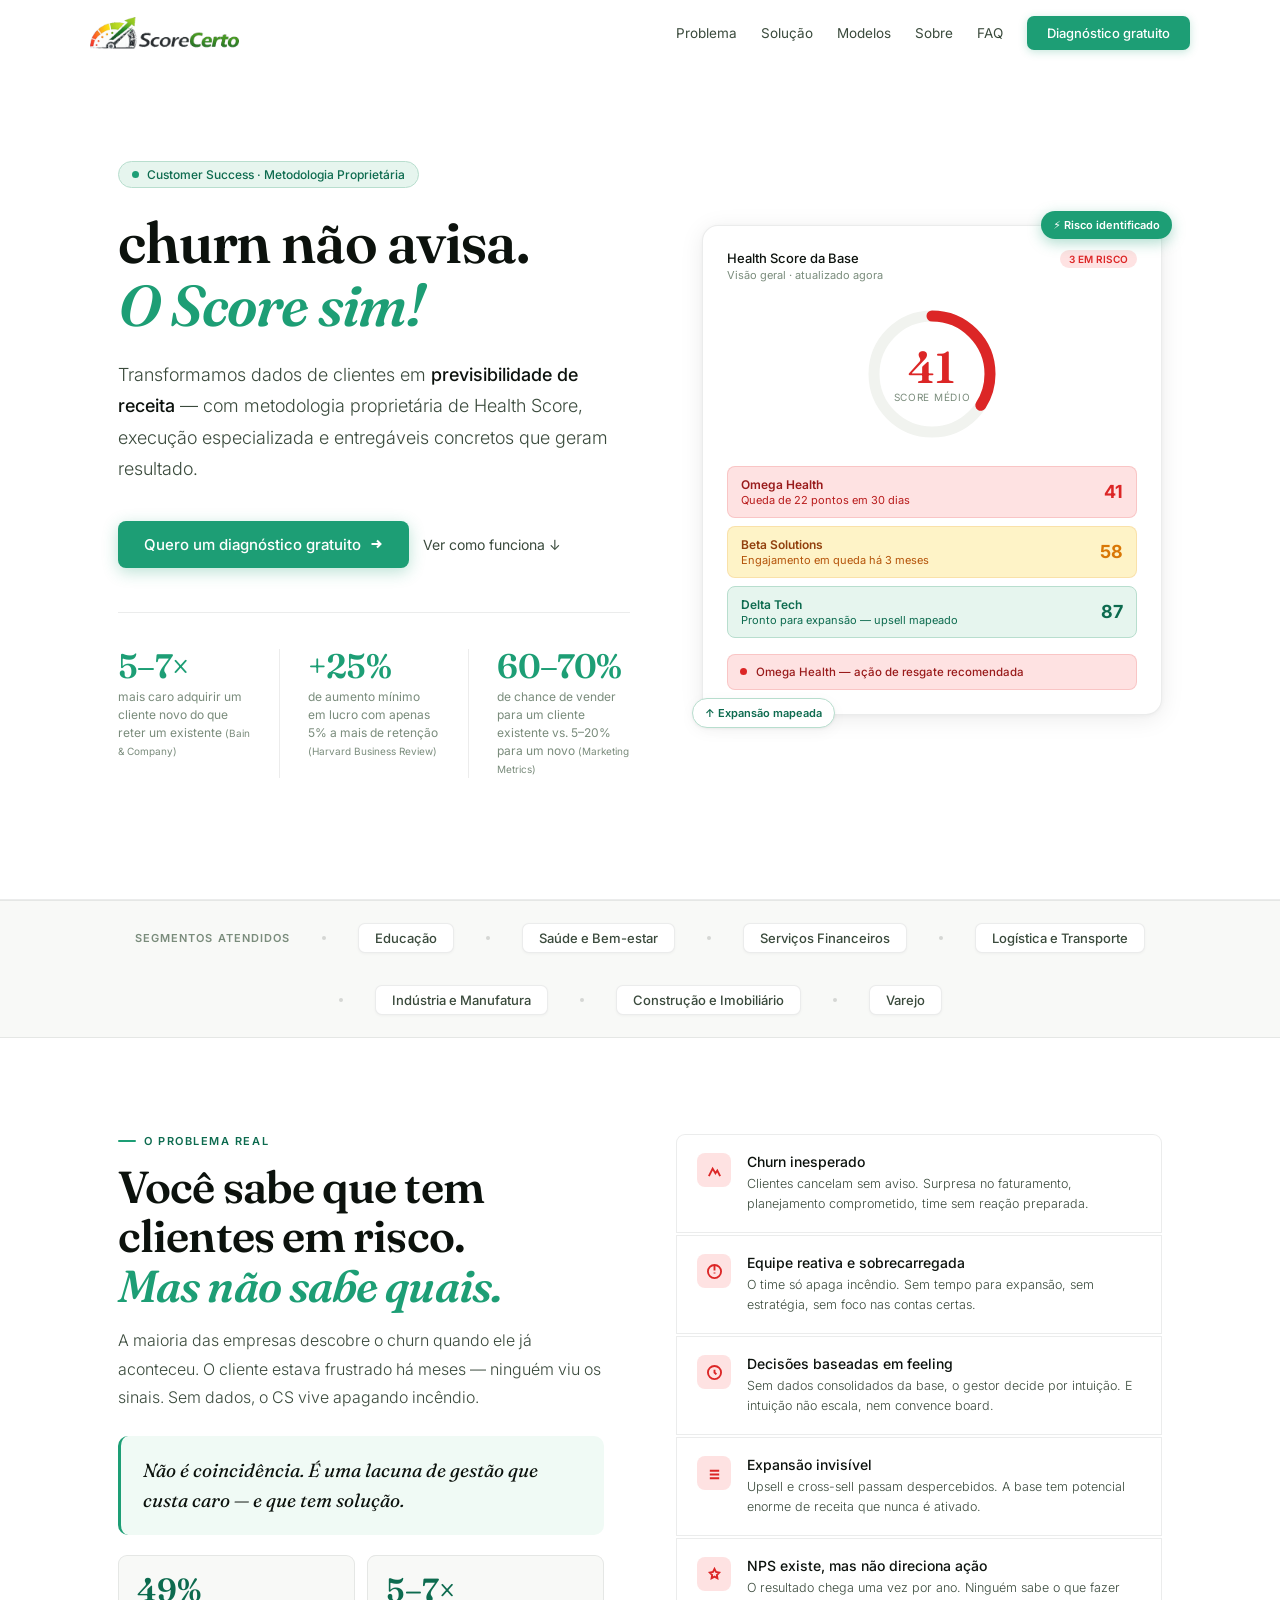
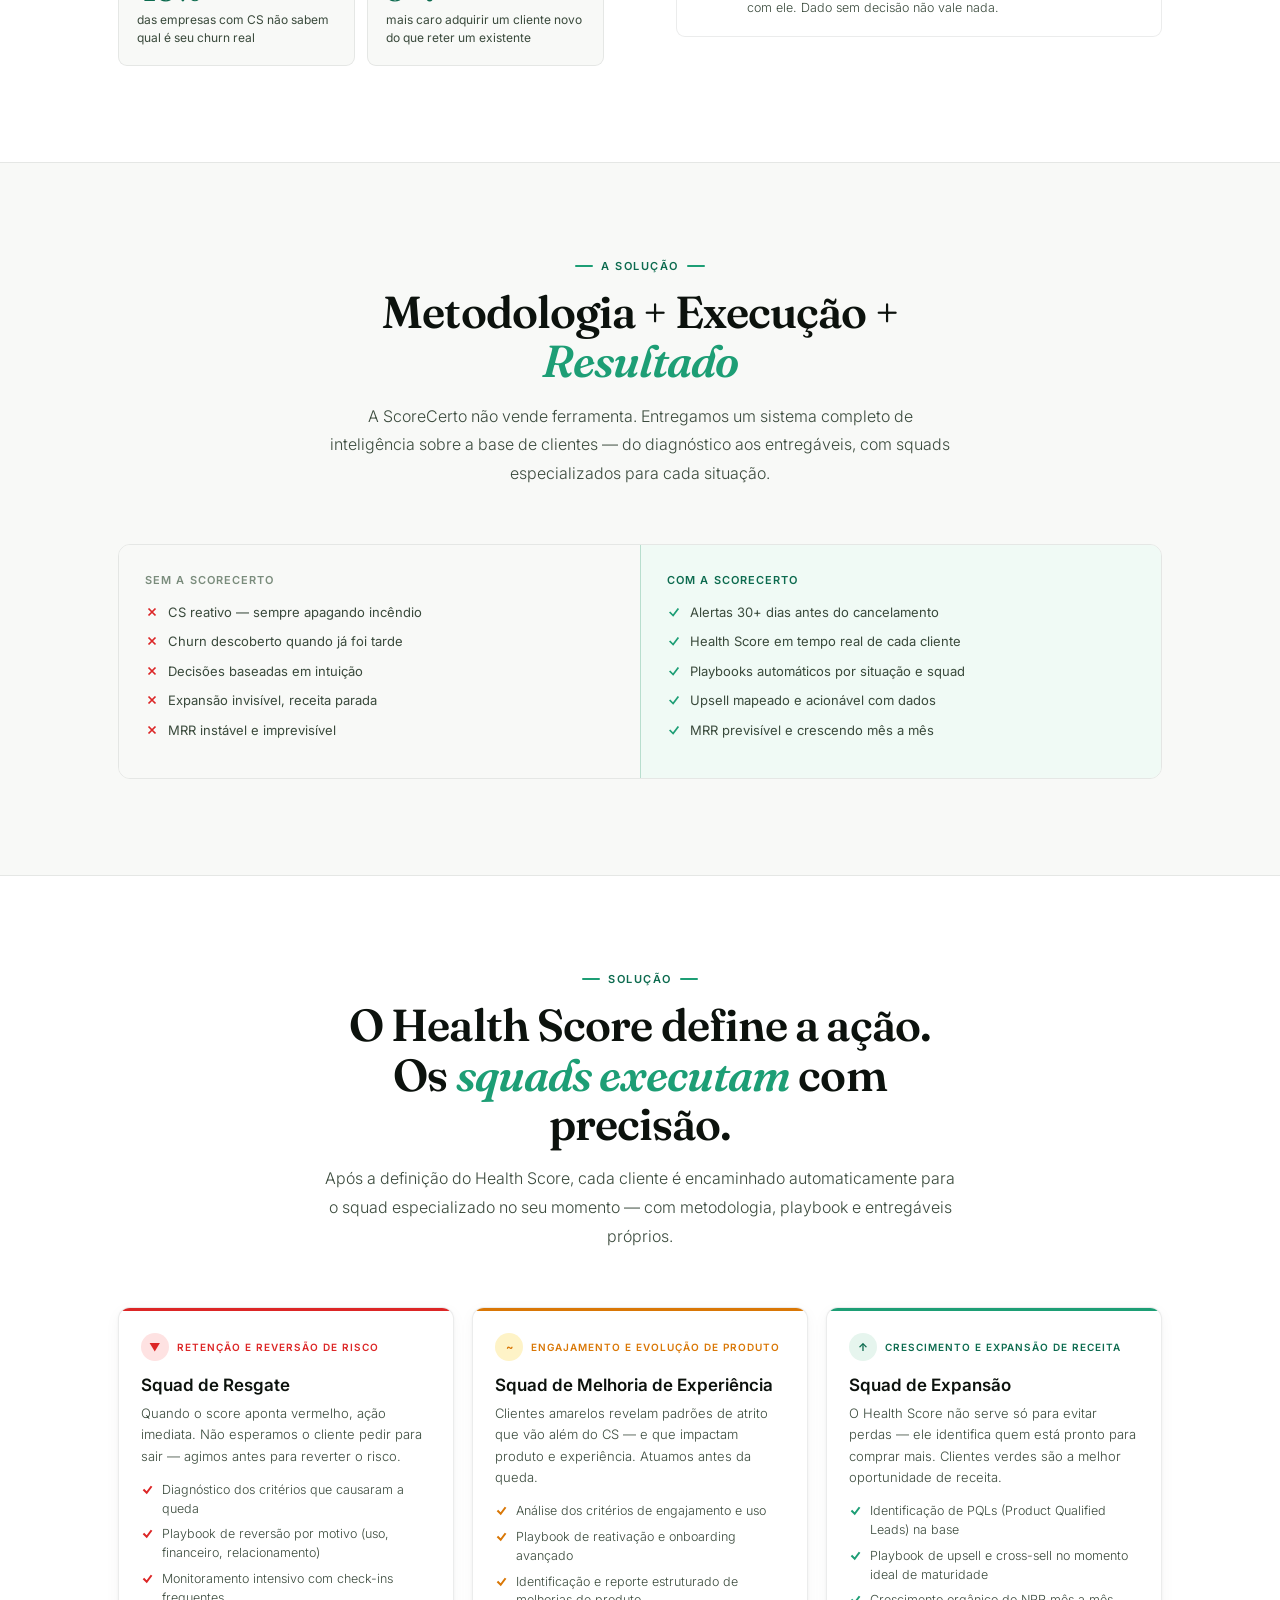
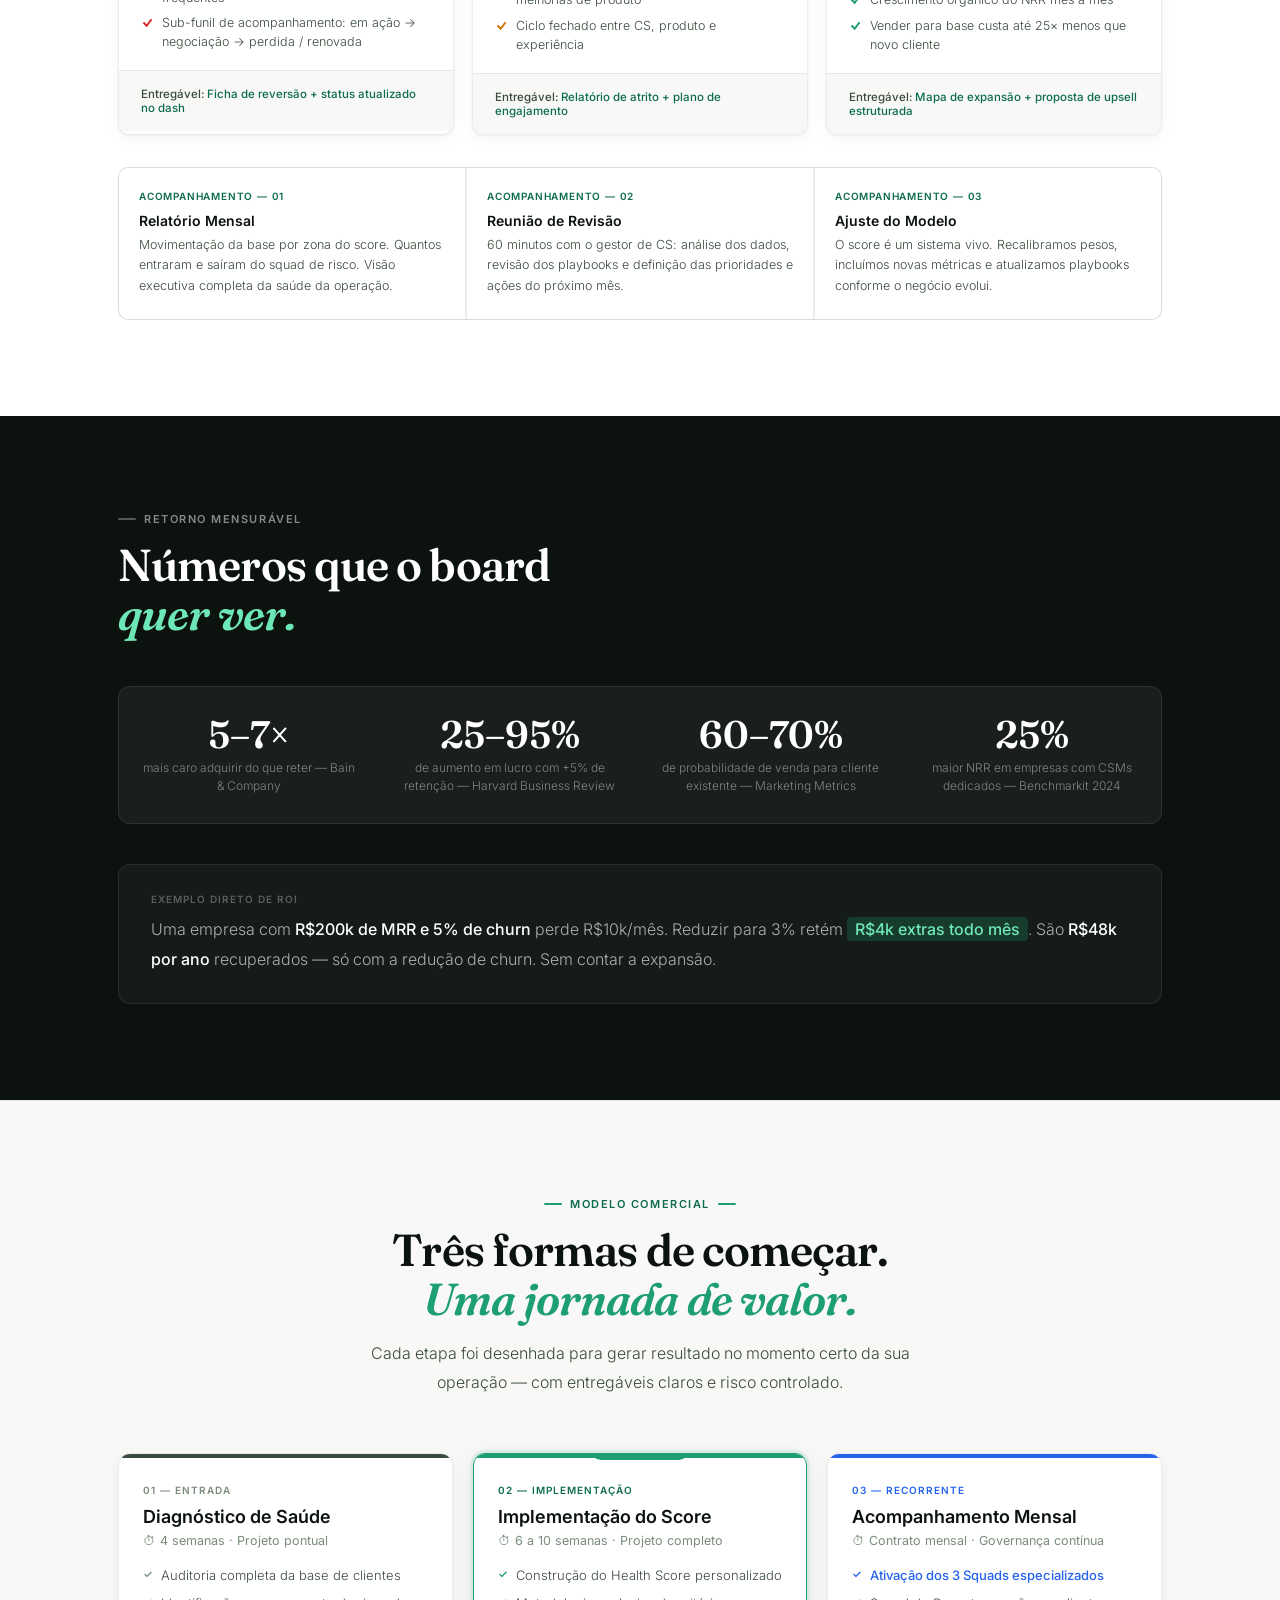
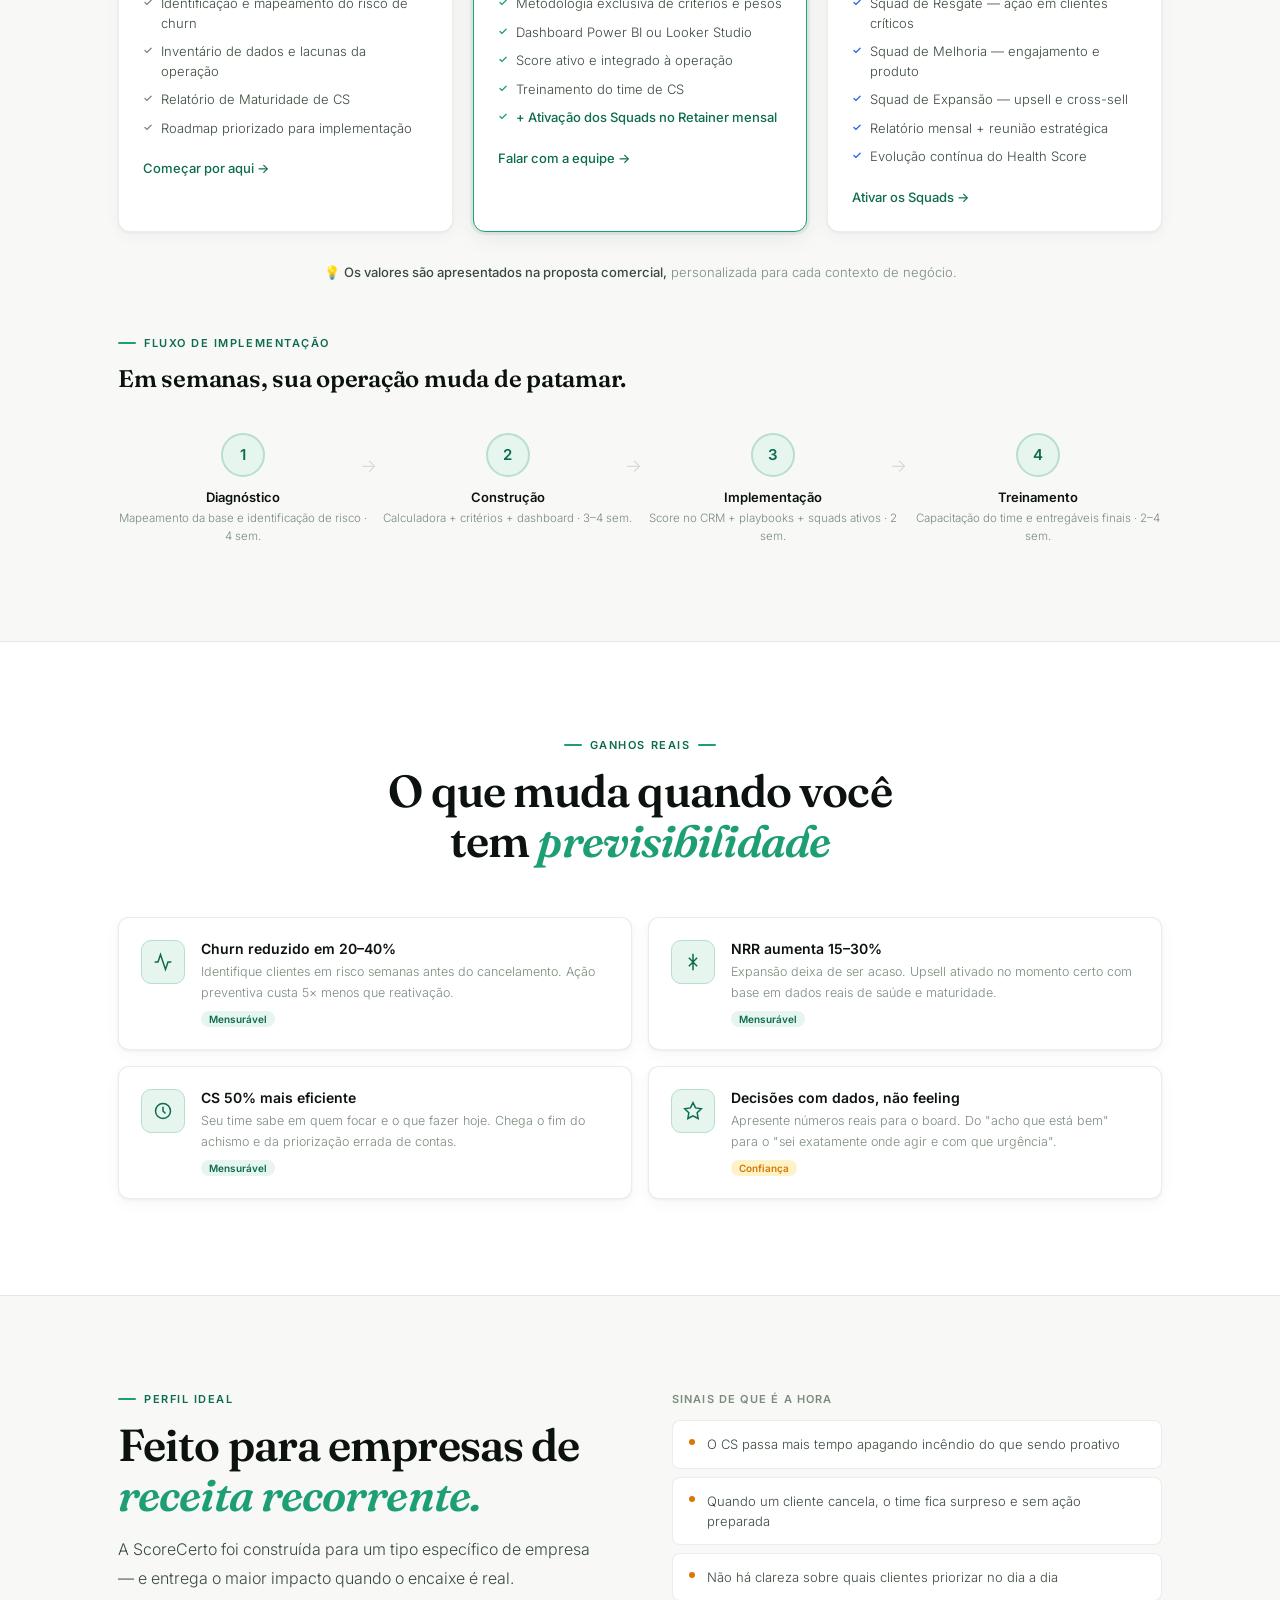
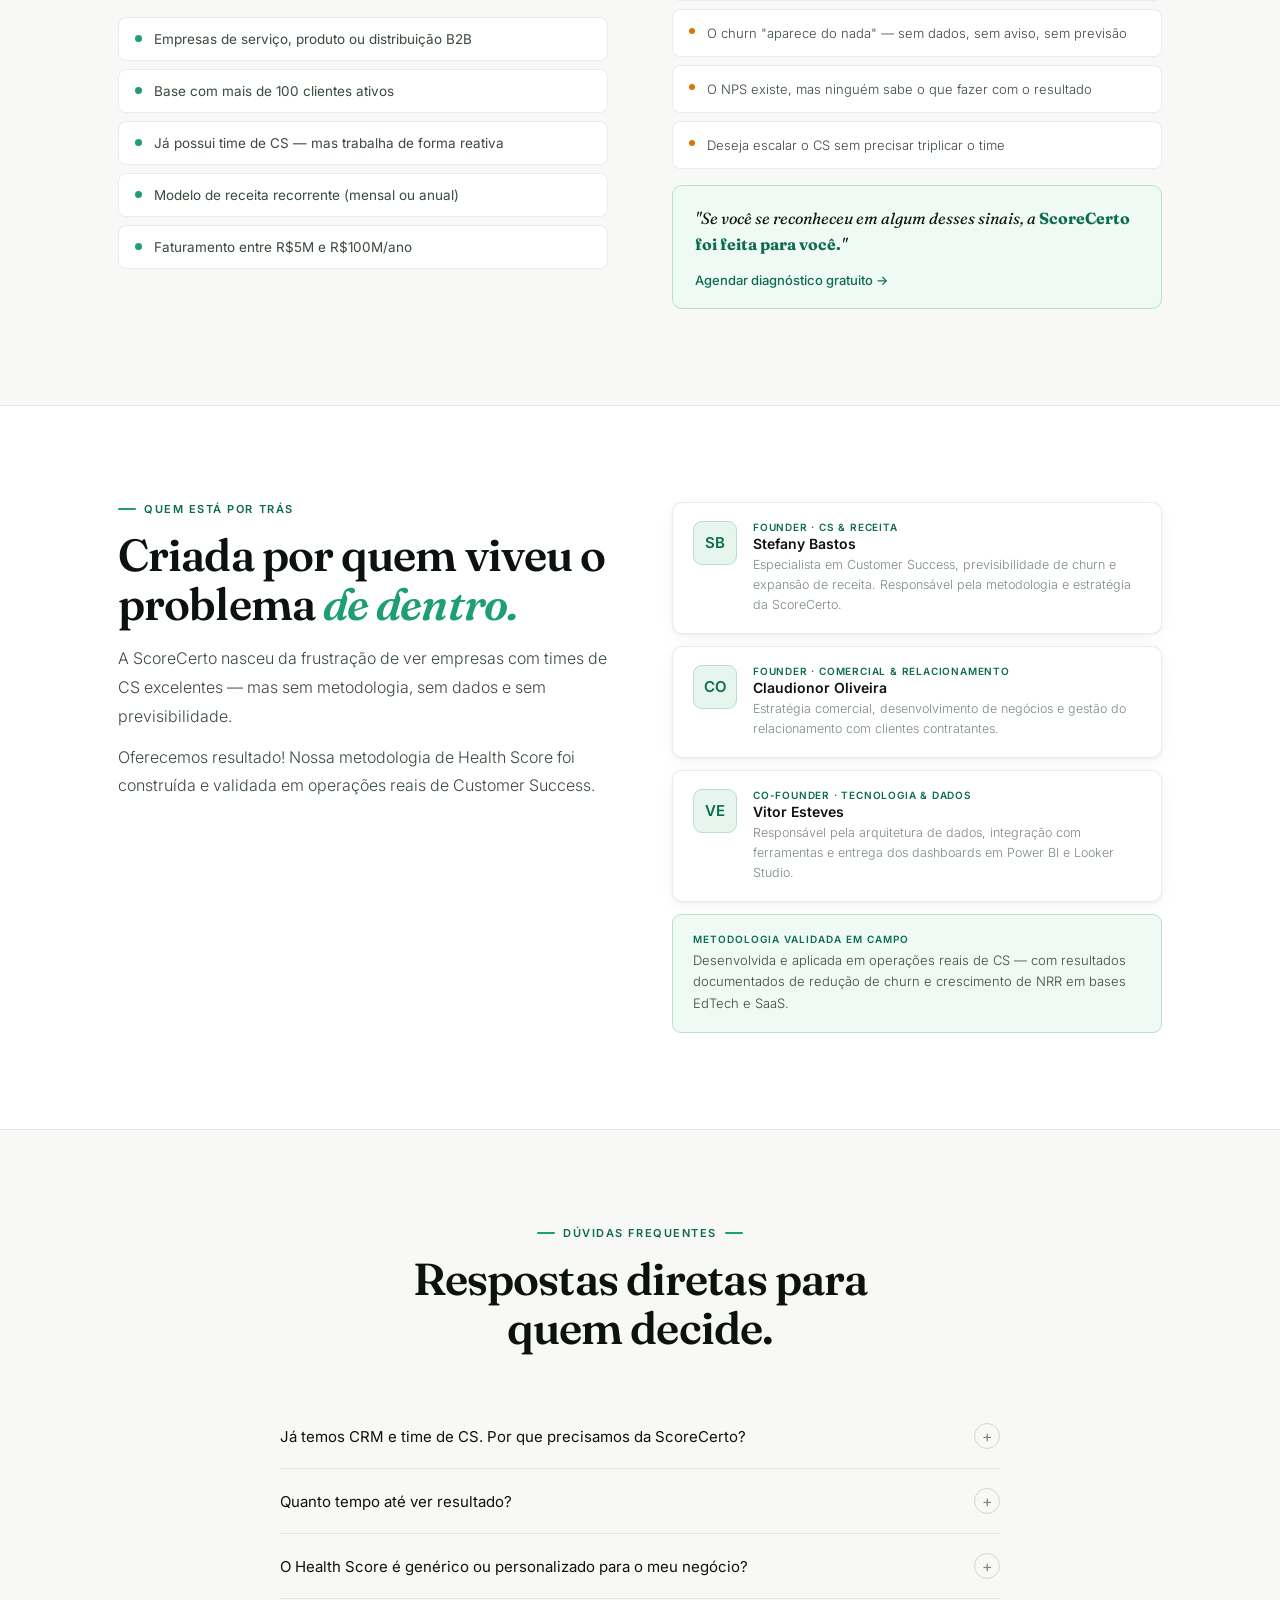
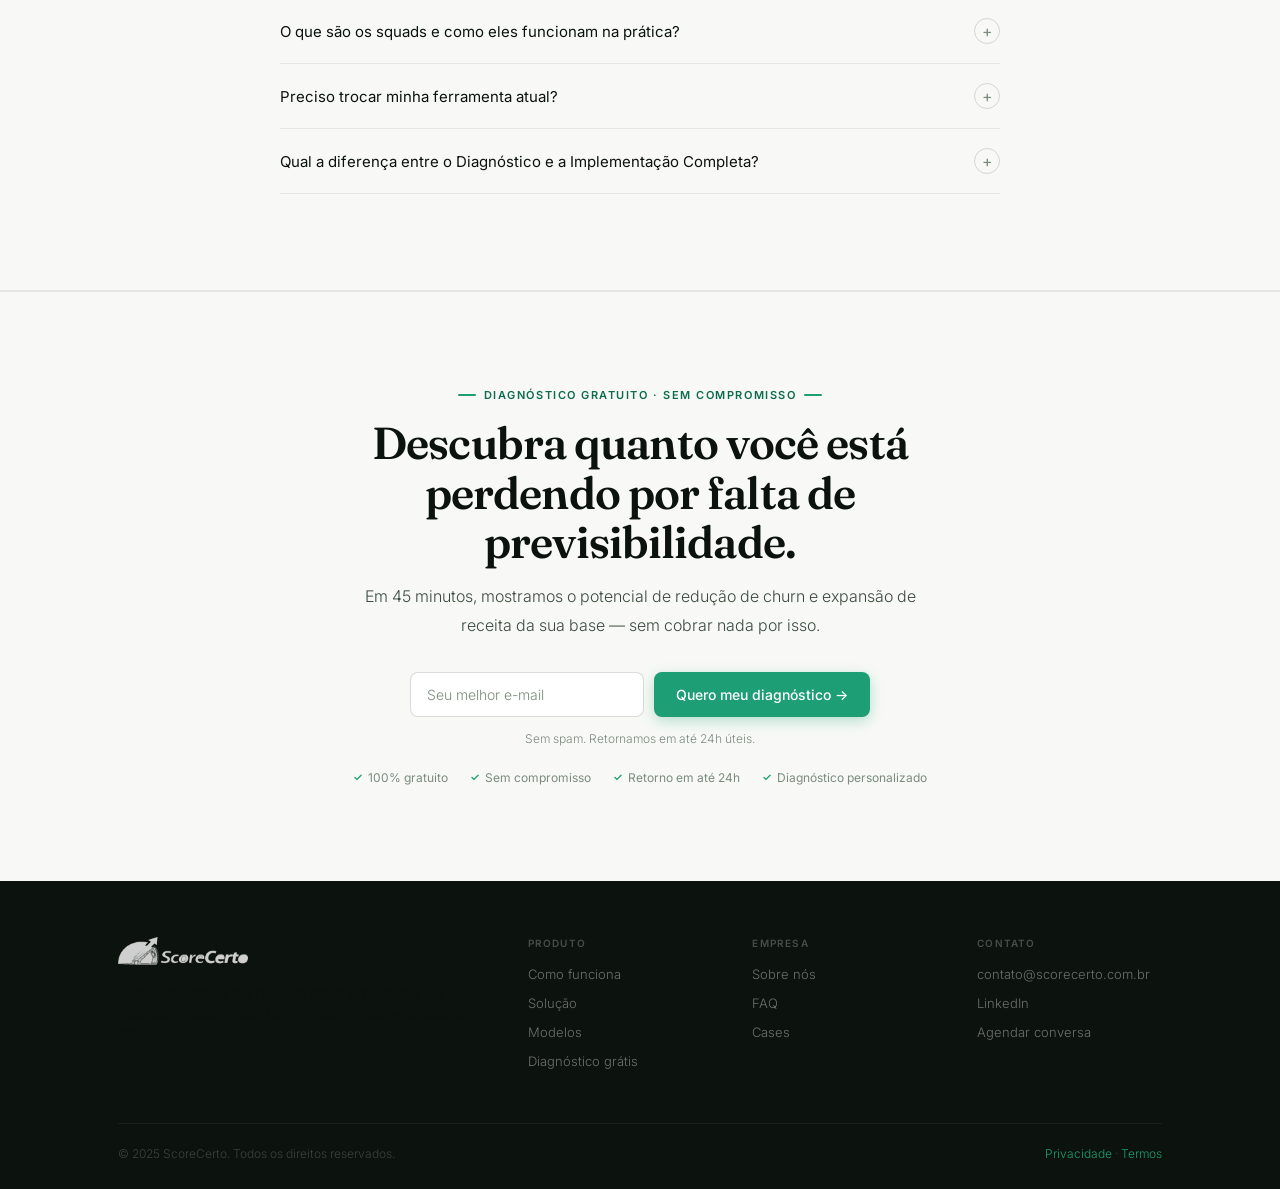
==== commit 0b89d039: "Alterando homepage" ====
--- a/index.html
+++ b/index.html
@@ -374,7 +374,7 @@
     <div class="hero-layout">
       <div>
         <div class="hero-tag"><span class="hero-dot"></span>Customer Success · Metodologia Proprietária</div>
-        <h1>Churn não avisa.<br><em>O score, sim.</em></h1>
+        <h1>churn não avisa.<br><em>O Score sim!</em></h1>
         <p class="hero-sub">Transformamos dados de clientes em <strong>previsibilidade de receita</strong> — com metodologia proprietária de Health Score, execução especializada e entregáveis concretos que geram resultado.</p>
         <div class="ctas">
           <a href="#diagnostico" class="btn-primary">
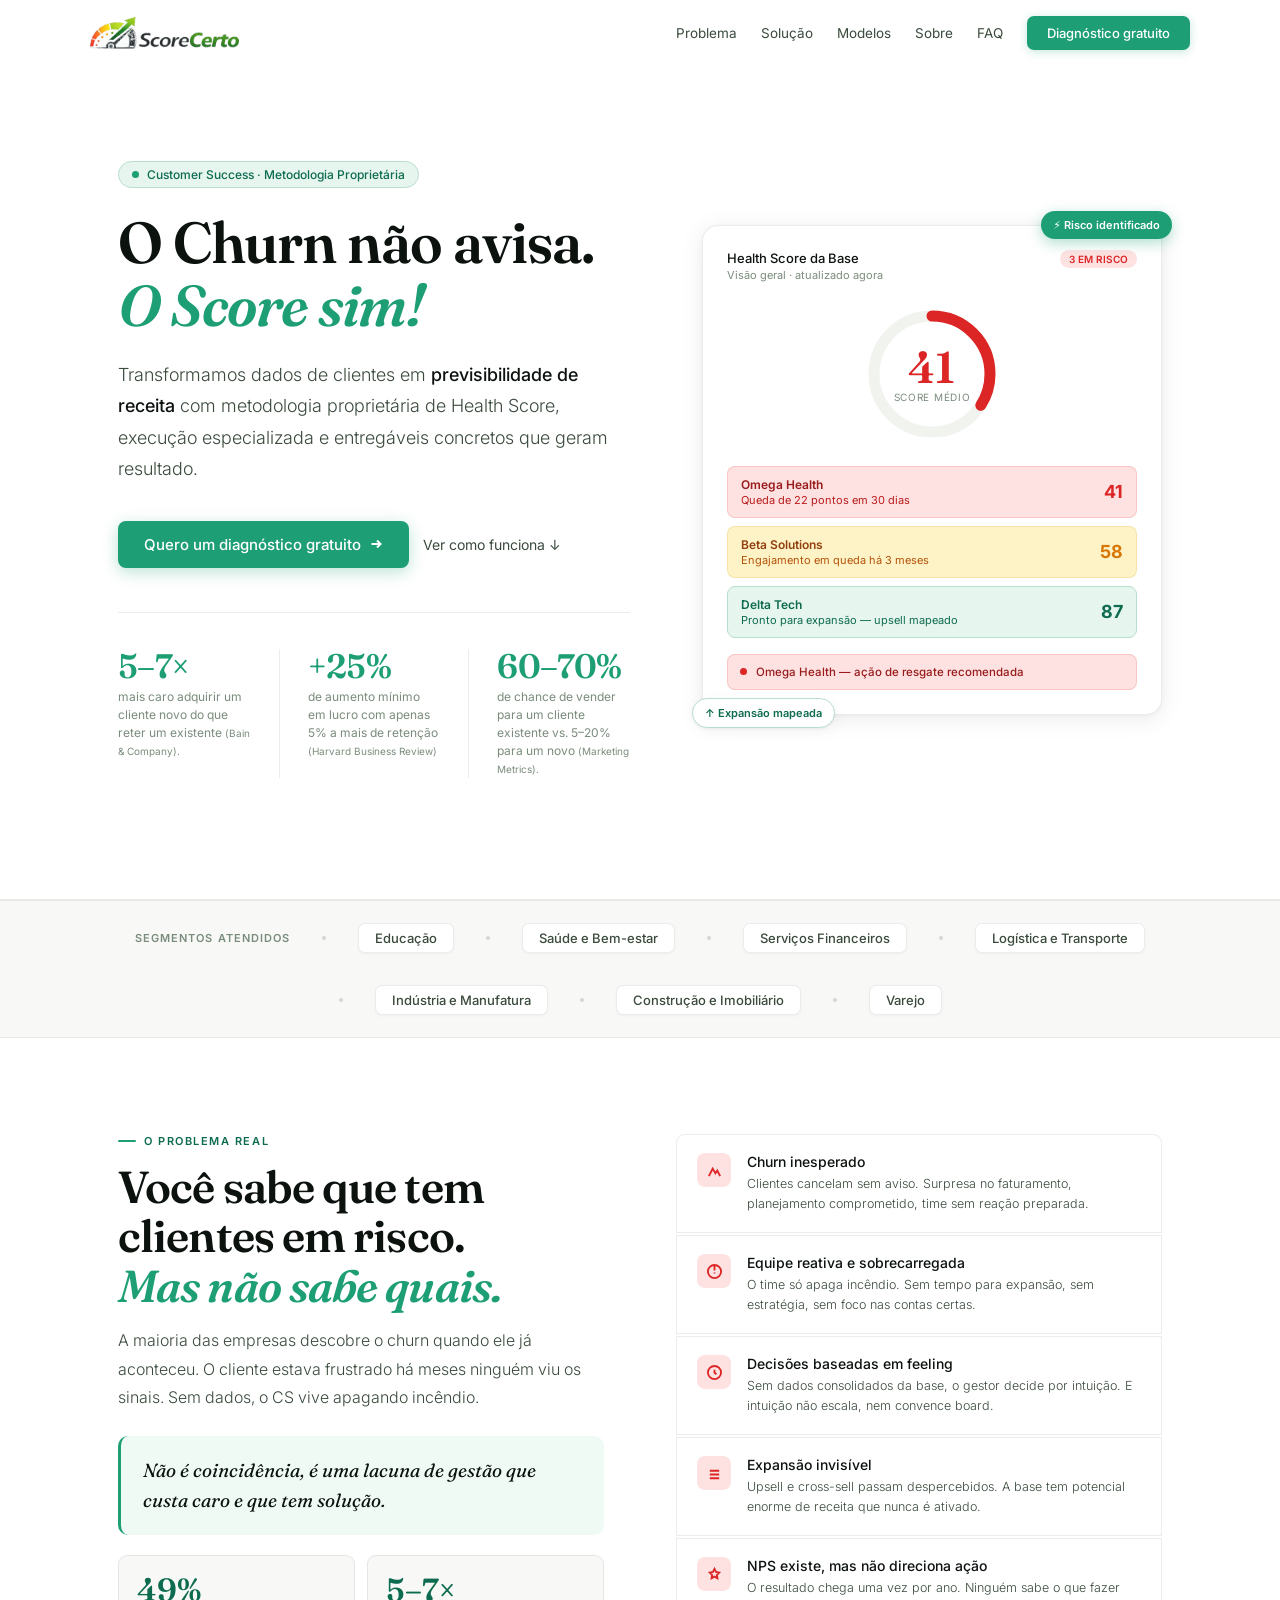
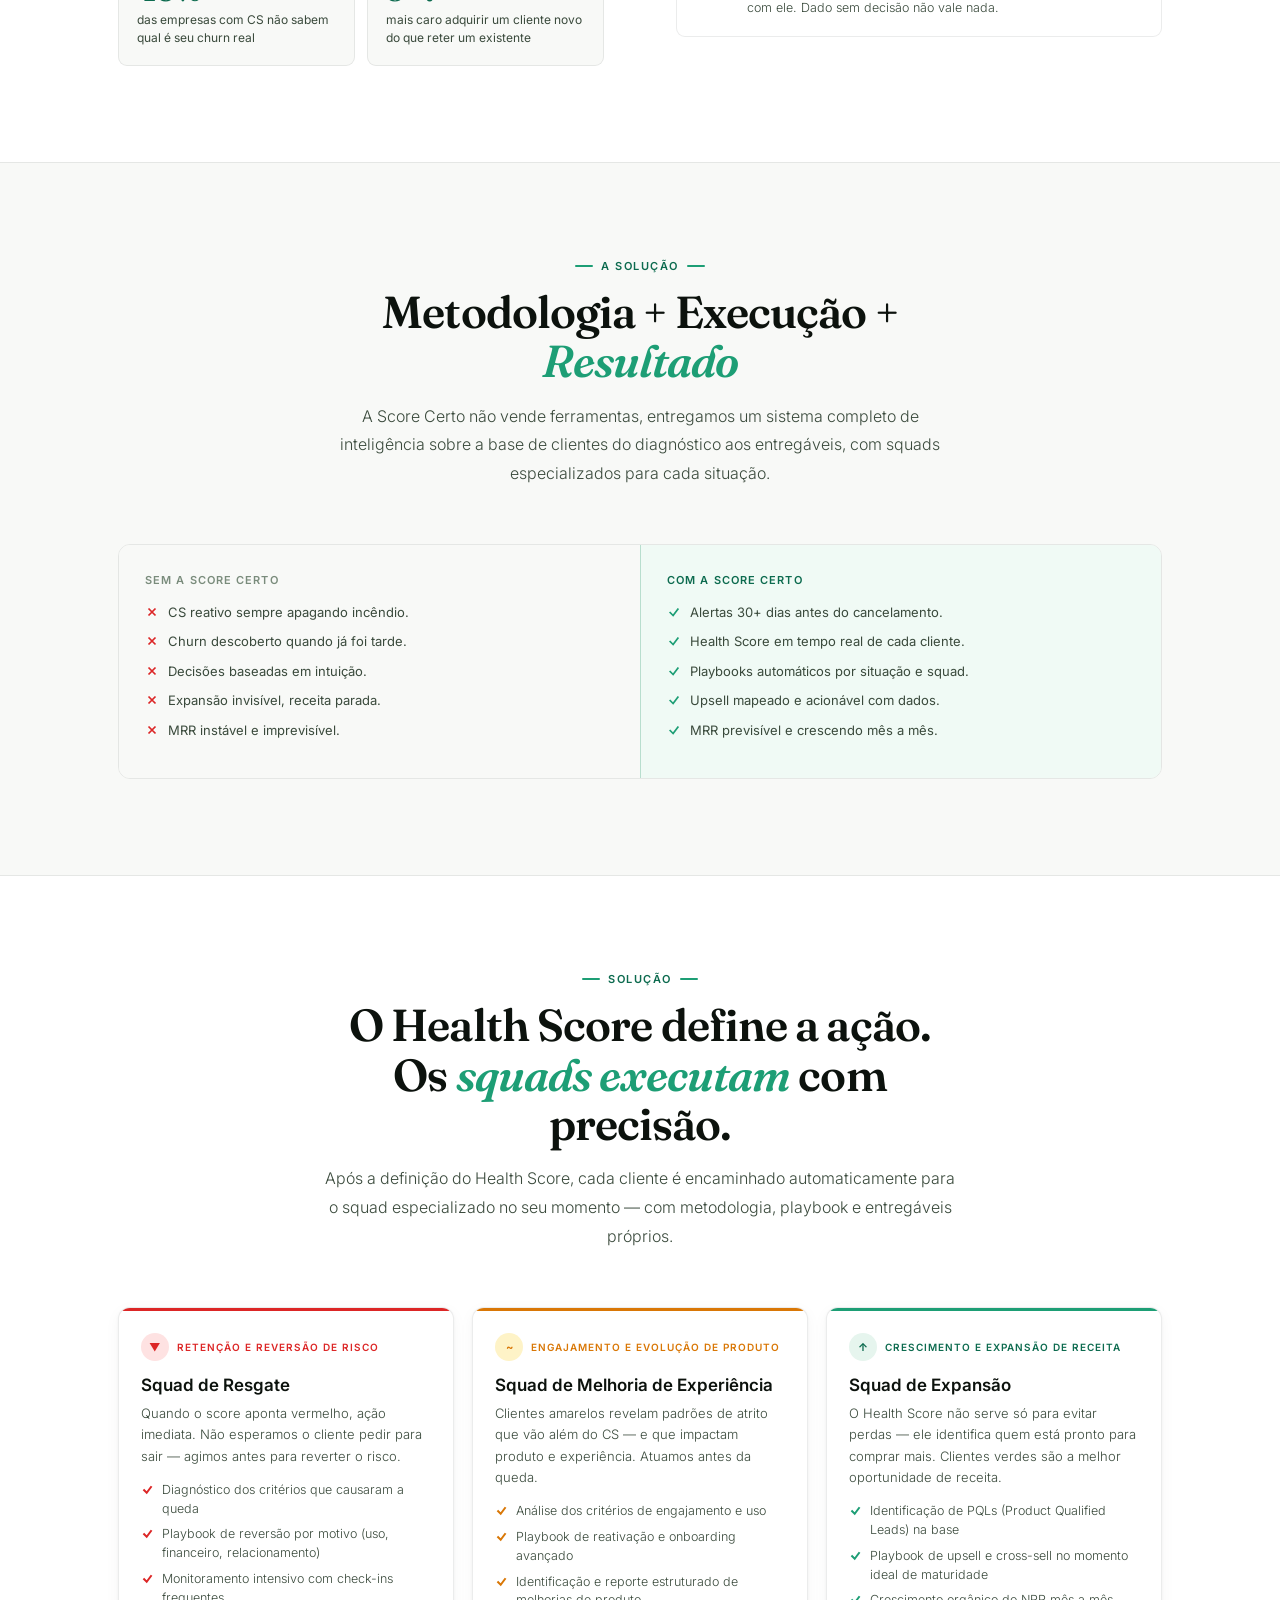
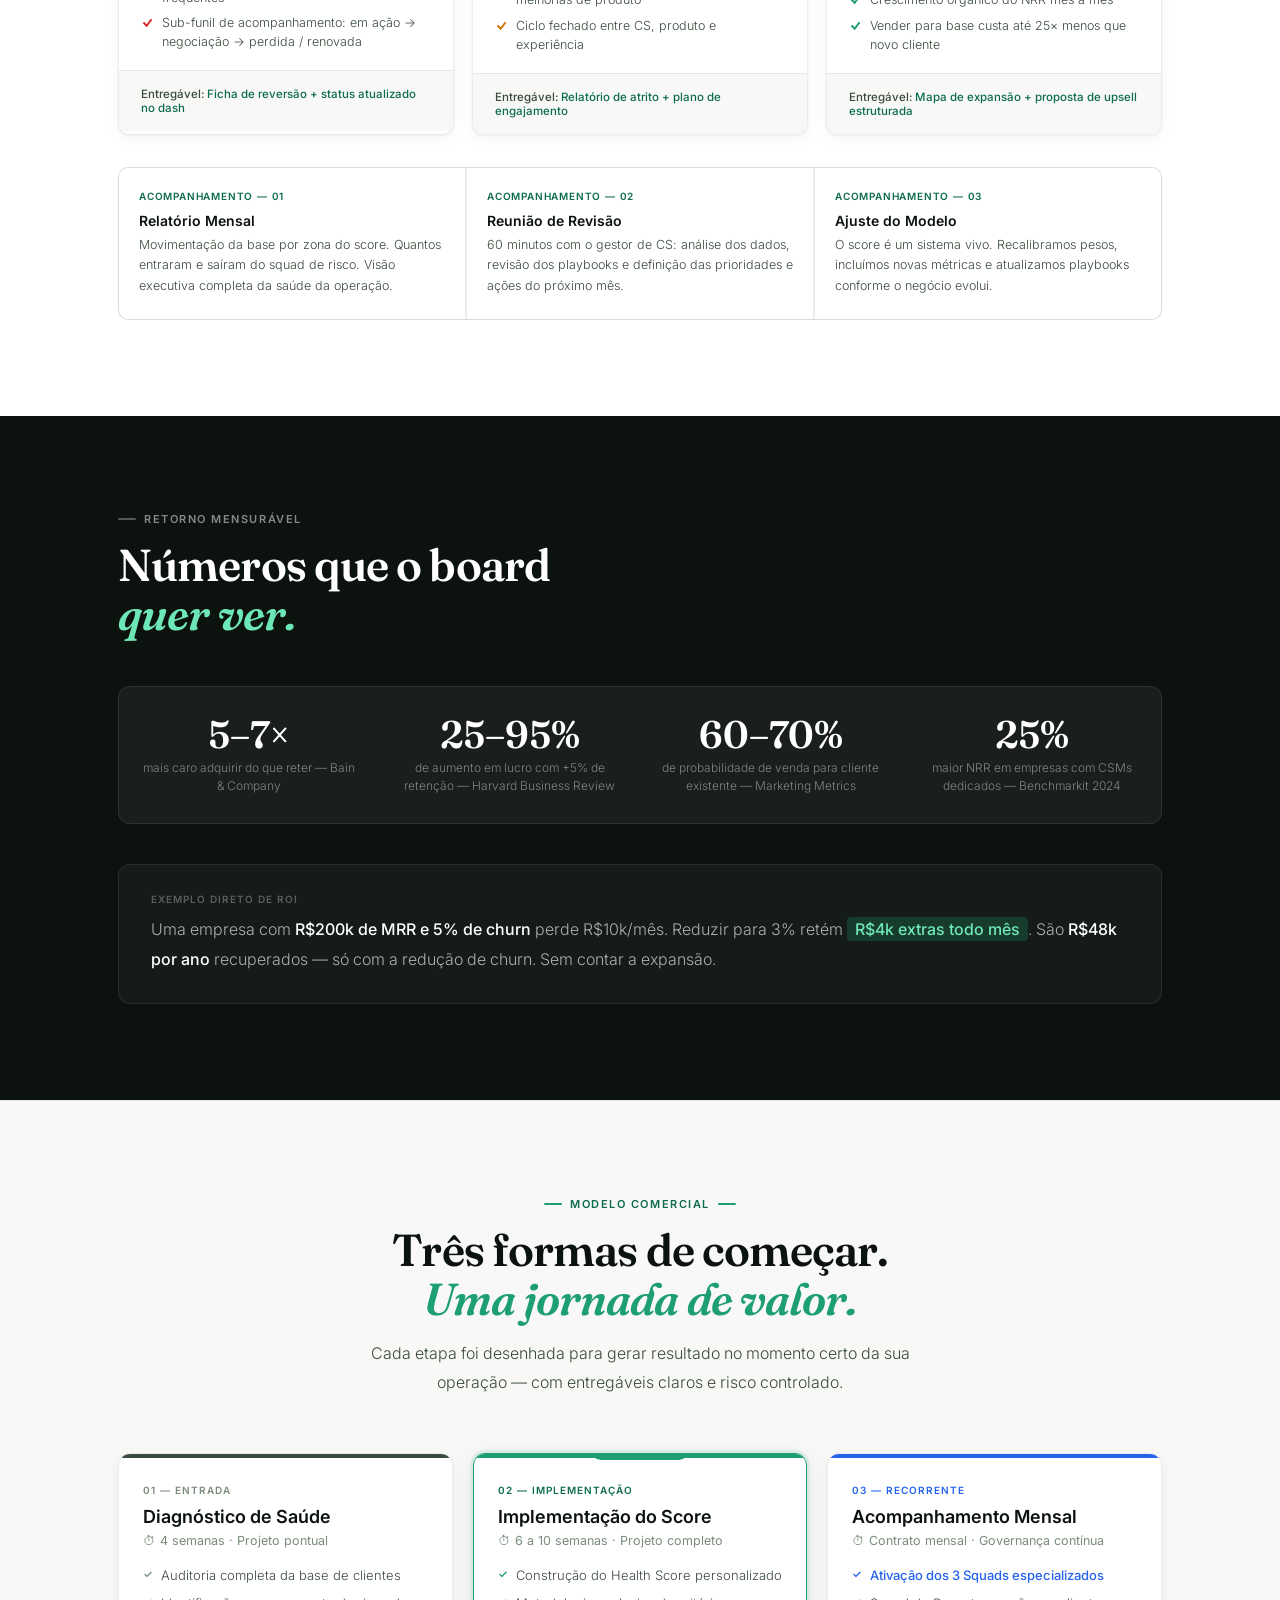
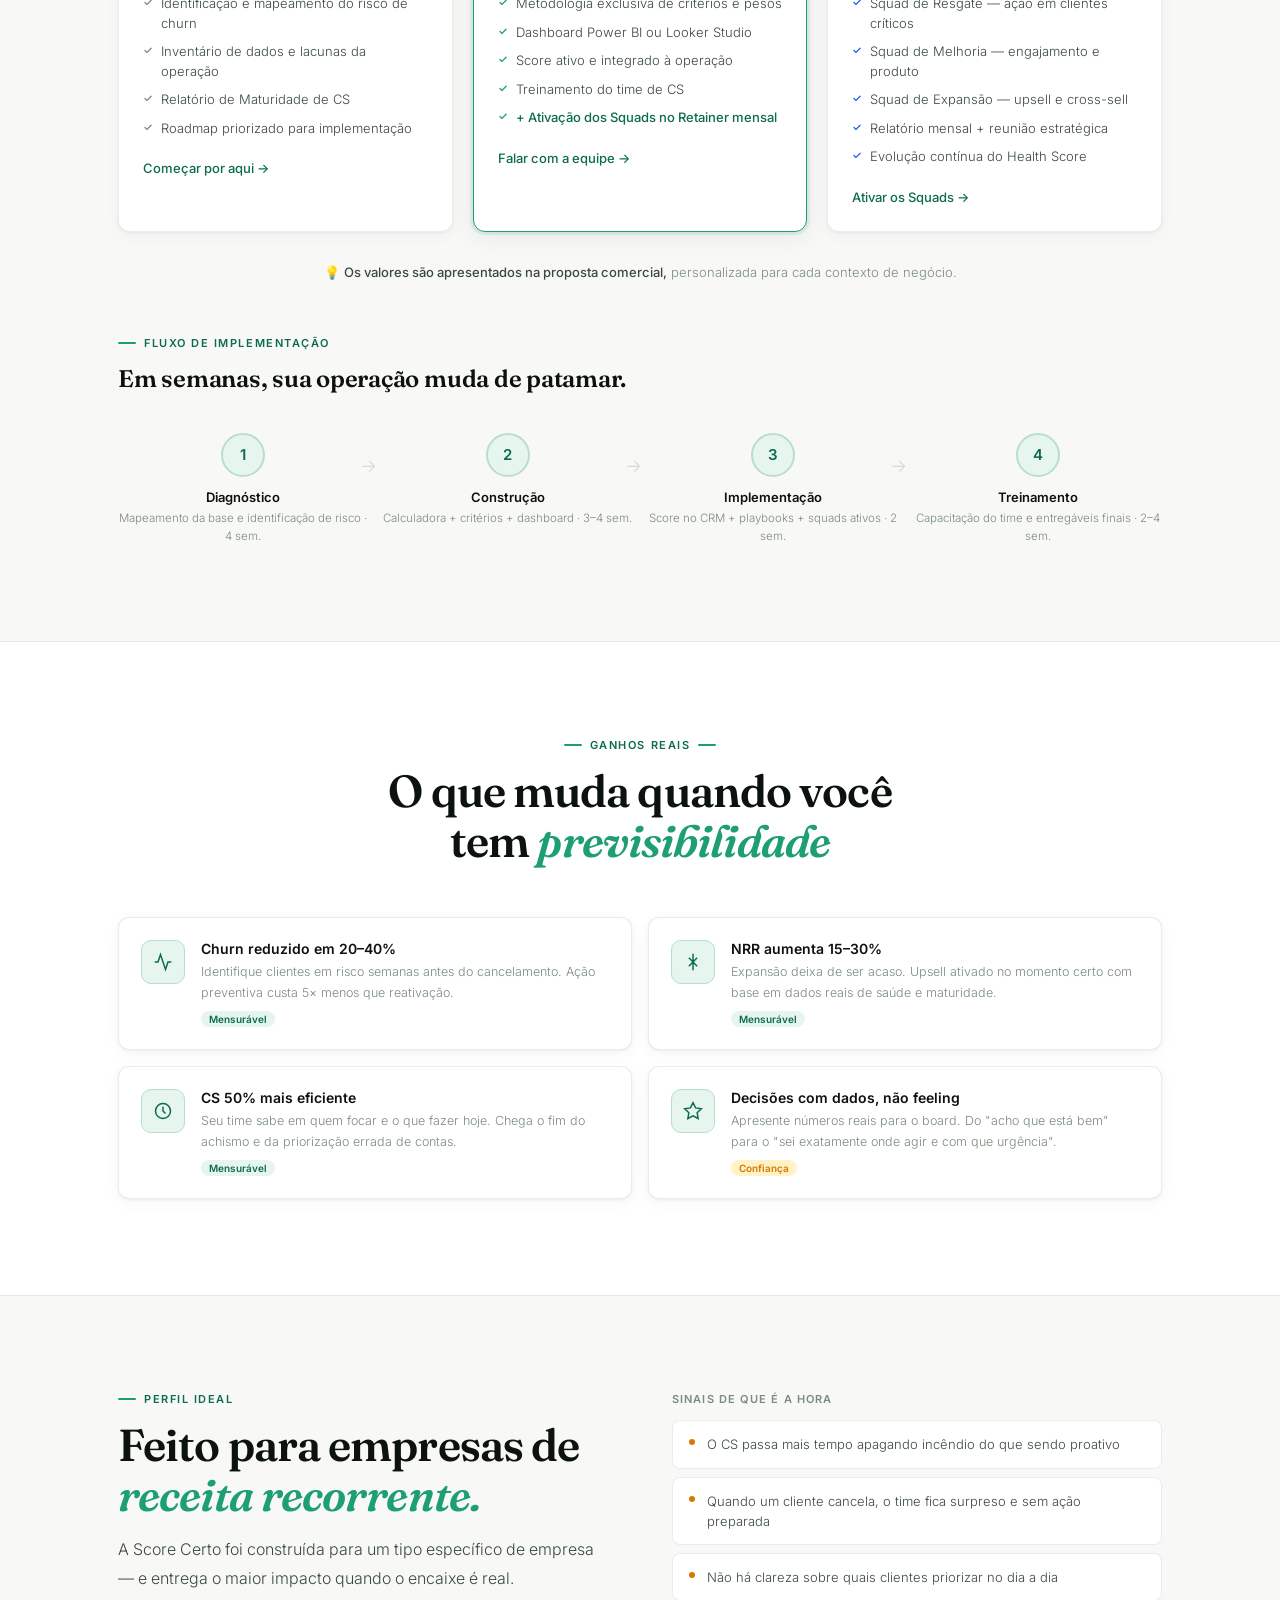
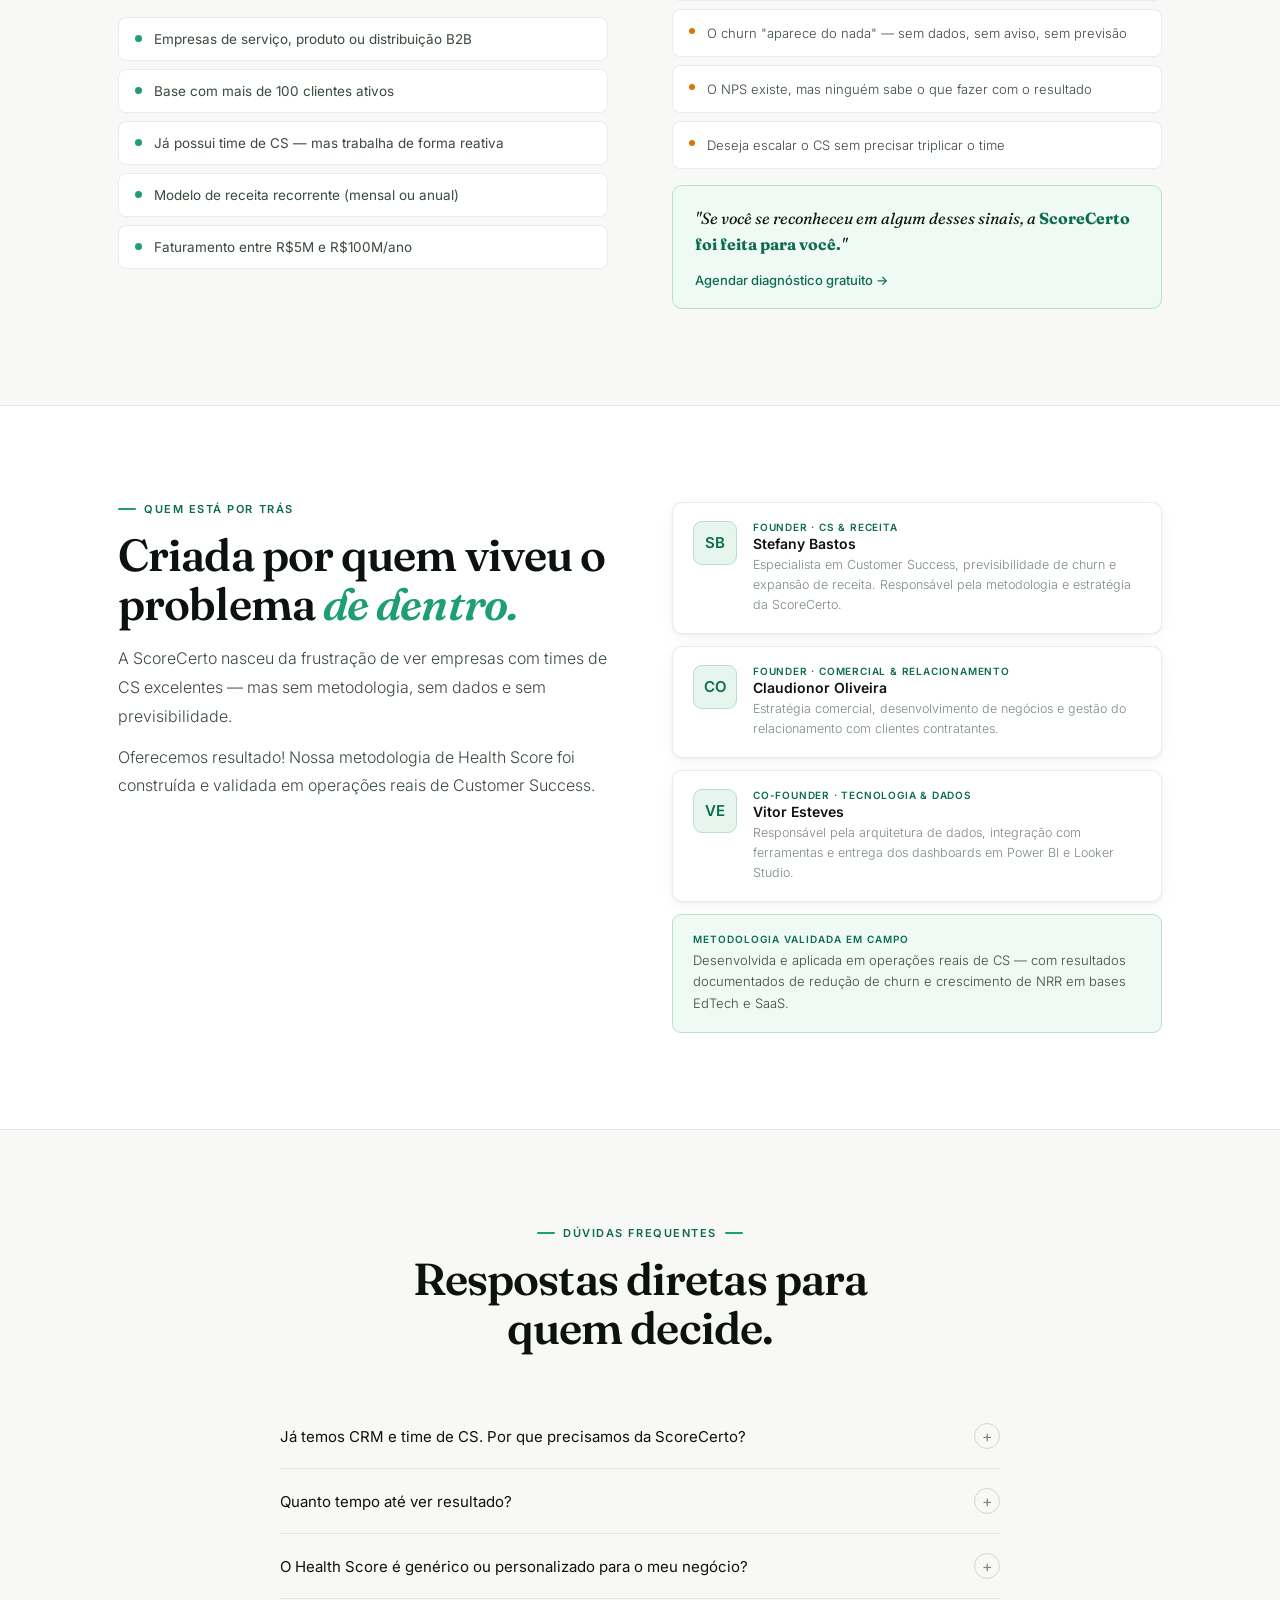
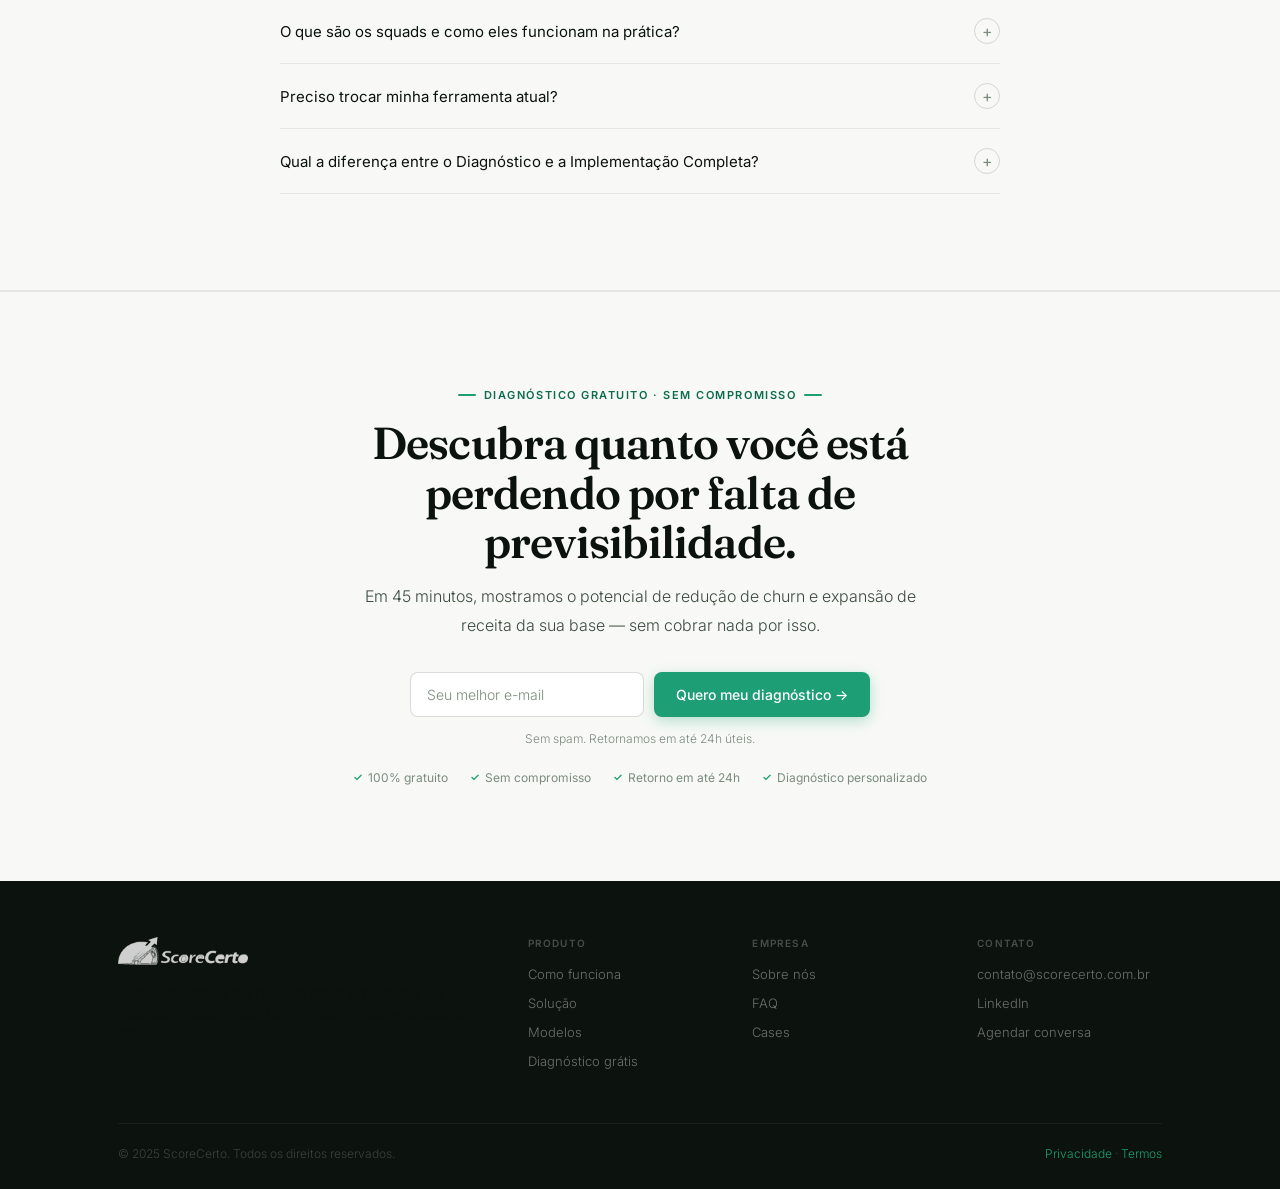
==== commit 52d63b3f: "Subindo as alterações solicitadas pelo Nono no whatsapp" ====
--- a/index.html
+++ b/index.html
@@ -374,8 +374,8 @@
     <div class="hero-layout">
       <div>
         <div class="hero-tag"><span class="hero-dot"></span>Customer Success · Metodologia Proprietária</div>
-        <h1>churn não avisa.<br><em>O Score sim!</em></h1>
-        <p class="hero-sub">Transformamos dados de clientes em <strong>previsibilidade de receita</strong> — com metodologia proprietária de Health Score, execução especializada e entregáveis concretos que geram resultado.</p>
+        <h1>O Churn não avisa.<br><em>O Score sim!</em></h1>
+        <p class="hero-sub">Transformamos dados de clientes em <strong>previsibilidade de receita</strong> com metodologia proprietária de Health Score, execução especializada e entregáveis concretos que geram resultado.</p>
         <div class="ctas">
           <a href="#diagnostico" class="btn-primary">
             Quero um diagnóstico gratuito
@@ -384,9 +384,9 @@
           <a href="#modelo" class="btn-secondary">Ver como funciona ↓</a>
         </div>
         <div class="hero-metrics">
-          <div class="hm"><div class="hm-num"><span>5–7×</span></div><div class="hm-label">mais caro adquirir um cliente novo do que reter um existente <span style="font-size:10px;color:var(--ink3)">(Bain & Company)</span></div></div>
+          <div class="hm"><div class="hm-num"><span>5–7×</span></div><div class="hm-label">mais caro adquirir um cliente novo do que reter um existente <span style="font-size:10px;color:var(--ink3)">(Bain & Company).</span></div></div>
           <div class="hm"><div class="hm-num"><span>+25%</span></div><div class="hm-label">de aumento mínimo em lucro com apenas 5% a mais de retenção <span style="font-size:10px;color:var(--ink3)">(Harvard Business Review)</span></div></div>
-          <div class="hm"><div class="hm-num"><span>60–70%</span></div><div class="hm-label">de chance de vender para um cliente existente vs. 5–20% para um novo <span style="font-size:10px;color:var(--ink3)">(Marketing Metrics)</span></div></div>
+          <div class="hm"><div class="hm-num"><span>60–70%</span></div><div class="hm-label">de chance de vender para um cliente existente vs. 5–20% para um novo <span style="font-size:10px;color:var(--ink3)">(Marketing Metrics).</span></div></div>
         </div>
       </div>
       <div class="score-card-wrap fade">
@@ -456,8 +456,8 @@
       <div class="problem-sticky fade">
         <div class="eyebrow">O problema real</div>
         <h2>Você sabe que tem clientes em risco.<br><em>Mas não sabe quais.</em></h2>
-        <p class="lead" style="margin-top:16px">A maioria das empresas descobre o churn quando ele já aconteceu. O cliente estava frustrado há meses — ninguém viu os sinais. Sem dados, o CS vive apagando incêndio.</p>
-        <div class="p-quote">Não é coincidência. É uma lacuna de gestão que custa caro — e que tem solução.</div>
+        <p class="lead" style="margin-top:16px">A maioria das empresas descobre o churn quando ele já aconteceu. O cliente estava frustrado há meses ninguém viu os sinais. Sem dados, o CS vive apagando incêndio.</p>
+        <div class="p-quote">Não é coincidência, é uma lacuna de gestão que custa caro e que tem solução.</div>
         <div class="p-stats">
           <div class="pstat"><div class="pstat-num">49%</div><div class="pstat-label">das empresas com CS não sabem qual é seu churn real</div></div>
           <div class="pstat"><div class="pstat-num">5–7×</div><div class="pstat-label">mais caro adquirir um cliente novo do que reter um existente</div></div>
@@ -482,24 +482,24 @@
     <div class="solution-hdr fade">
       <div class="eyebrow center">A solução</div>
       <h2>Metodologia + Execução + <em>Resultado</em></h2>
-      <p class="lead" style="margin-top:12px">A ScoreCerto não vende ferramenta. Entregamos um sistema completo de inteligência sobre a base de clientes — do diagnóstico aos entregáveis, com squads especializados para cada situação.</p>
+      <p class="lead" style="margin-top:12px">A Score Certo não vende ferramentas, entregamos um sistema completo de inteligência sobre a base de clientes do diagnóstico aos entregáveis, com squads especializados para cada situação.</p>
     </div>
     <div class="diff-compare fade">
       <div class="diff-col diff-bad">
-        <div class="diff-head">Sem a ScoreCerto</div>
-        <div class="diff-item"><svg viewBox="0 0 16 16"><path d="M4 4l8 8M12 4l-8 8"/></svg>CS reativo — sempre apagando incêndio</div>
-        <div class="diff-item"><svg viewBox="0 0 16 16"><path d="M4 4l8 8M12 4l-8 8"/></svg>Churn descoberto quando já foi tarde</div>
-        <div class="diff-item"><svg viewBox="0 0 16 16"><path d="M4 4l8 8M12 4l-8 8"/></svg>Decisões baseadas em intuição</div>
-        <div class="diff-item"><svg viewBox="0 0 16 16"><path d="M4 4l8 8M12 4l-8 8"/></svg>Expansão invisível, receita parada</div>
-        <div class="diff-item"><svg viewBox="0 0 16 16"><path d="M4 4l8 8M12 4l-8 8"/></svg>MRR instável e imprevisível</div>
+        <div class="diff-head">Sem a Score Certo</div>
+        <div class="diff-item"><svg viewBox="0 0 16 16"><path d="M4 4l8 8M12 4l-8 8"/></svg>CS reativo sempre apagando incêndio.</div>
+        <div class="diff-item"><svg viewBox="0 0 16 16"><path d="M4 4l8 8M12 4l-8 8"/></svg>Churn descoberto quando já foi tarde.</div>
+        <div class="diff-item"><svg viewBox="0 0 16 16"><path d="M4 4l8 8M12 4l-8 8"/></svg>Decisões baseadas em intuição.</div>
+        <div class="diff-item"><svg viewBox="0 0 16 16"><path d="M4 4l8 8M12 4l-8 8"/></svg>Expansão invisível, receita parada.</div>
+        <div class="diff-item"><svg viewBox="0 0 16 16"><path d="M4 4l8 8M12 4l-8 8"/></svg>MRR instável e imprevisível.</div>
       </div>
       <div class="diff-col diff-good">
-        <div class="diff-head">Com a ScoreCerto</div>
-        <div class="diff-item"><svg viewBox="0 0 16 16"><path d="M3 8l4 4 6-8"/></svg>Alertas 30+ dias antes do cancelamento</div>
-        <div class="diff-item"><svg viewBox="0 0 16 16"><path d="M3 8l4 4 6-8"/></svg>Health Score em tempo real de cada cliente</div>
-        <div class="diff-item"><svg viewBox="0 0 16 16"><path d="M3 8l4 4 6-8"/></svg>Playbooks automáticos por situação e squad</div>
-        <div class="diff-item"><svg viewBox="0 0 16 16"><path d="M3 8l4 4 6-8"/></svg>Upsell mapeado e acionável com dados</div>
-        <div class="diff-item"><svg viewBox="0 0 16 16"><path d="M3 8l4 4 6-8"/></svg>MRR previsível e crescendo mês a mês</div>
+        <div class="diff-head">Com a Score Certo</div>
+        <div class="diff-item"><svg viewBox="0 0 16 16"><path d="M3 8l4 4 6-8"/></svg>Alertas 30+ dias antes do cancelamento.</div>
+        <div class="diff-item"><svg viewBox="0 0 16 16"><path d="M3 8l4 4 6-8"/></svg>Health Score em tempo real de cada cliente.</div>
+        <div class="diff-item"><svg viewBox="0 0 16 16"><path d="M3 8l4 4 6-8"/></svg>Playbooks automáticos por situação e squad.</div>
+        <div class="diff-item"><svg viewBox="0 0 16 16"><path d="M3 8l4 4 6-8"/></svg>Upsell mapeado e acionável com dados.</div>
+        <div class="diff-item"><svg viewBox="0 0 16 16"><path d="M3 8l4 4 6-8"/></svg>MRR previsível e crescendo mês a mês.</div>
       </div>
     </div>
   </div>
@@ -713,7 +713,7 @@
       <div class="fade">
         <div class="eyebrow">Perfil ideal</div>
         <h2>Feito para empresas de <em>receita recorrente.</em></h2>
-        <p class="lead" style="margin-top:14px;margin-bottom:24px">A ScoreCerto foi construída para um tipo específico de empresa — e entrega o maior impacto quando o encaixe é real.</p>
+        <p class="lead" style="margin-top:14px;margin-bottom:24px">A Score Certo foi construída para um tipo específico de empresa — e entrega o maior impacto quando o encaixe é real.</p>
         <div class="icp-profile">
           <div class="icp-item"><div class="icp-dot"></div>Empresas de serviço, produto ou distribuição B2B</div>
           <div class="icp-item"><div class="icp-dot"></div>Base com mais de 100 clientes ativos</div>
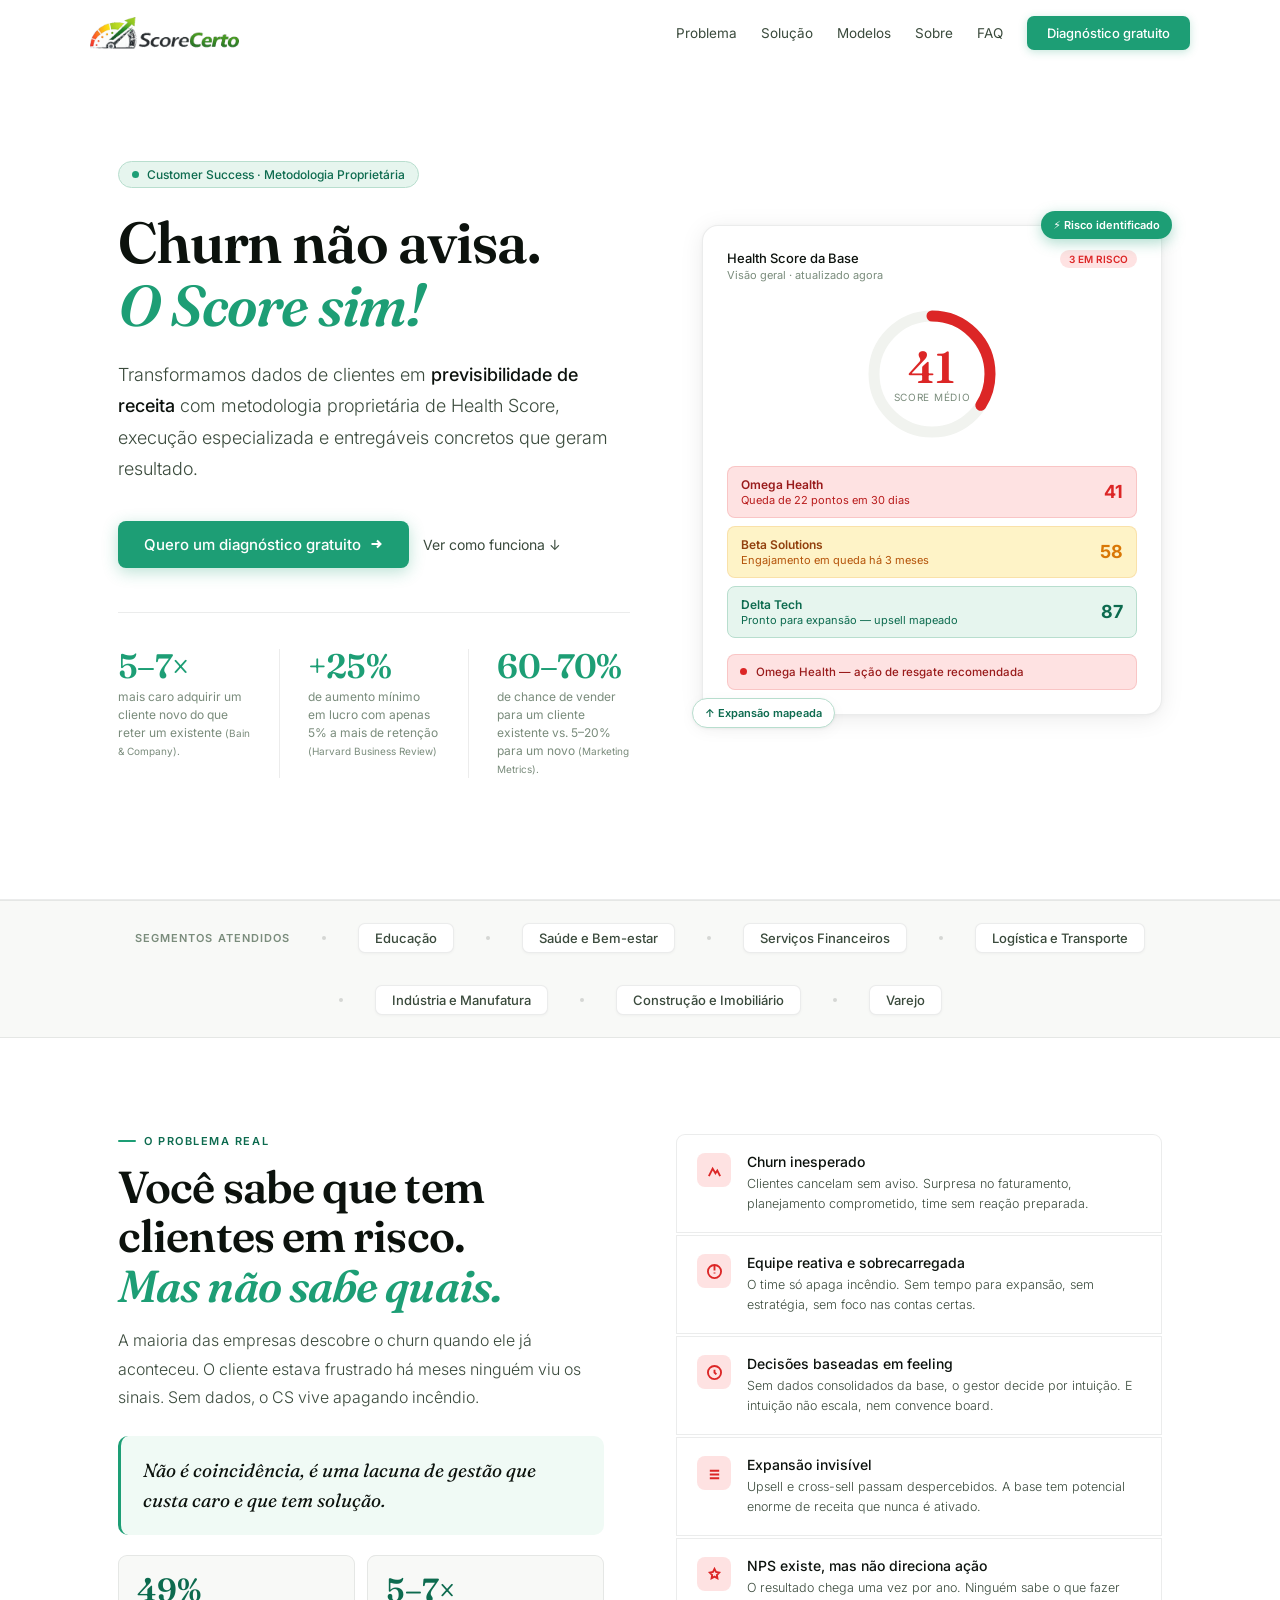
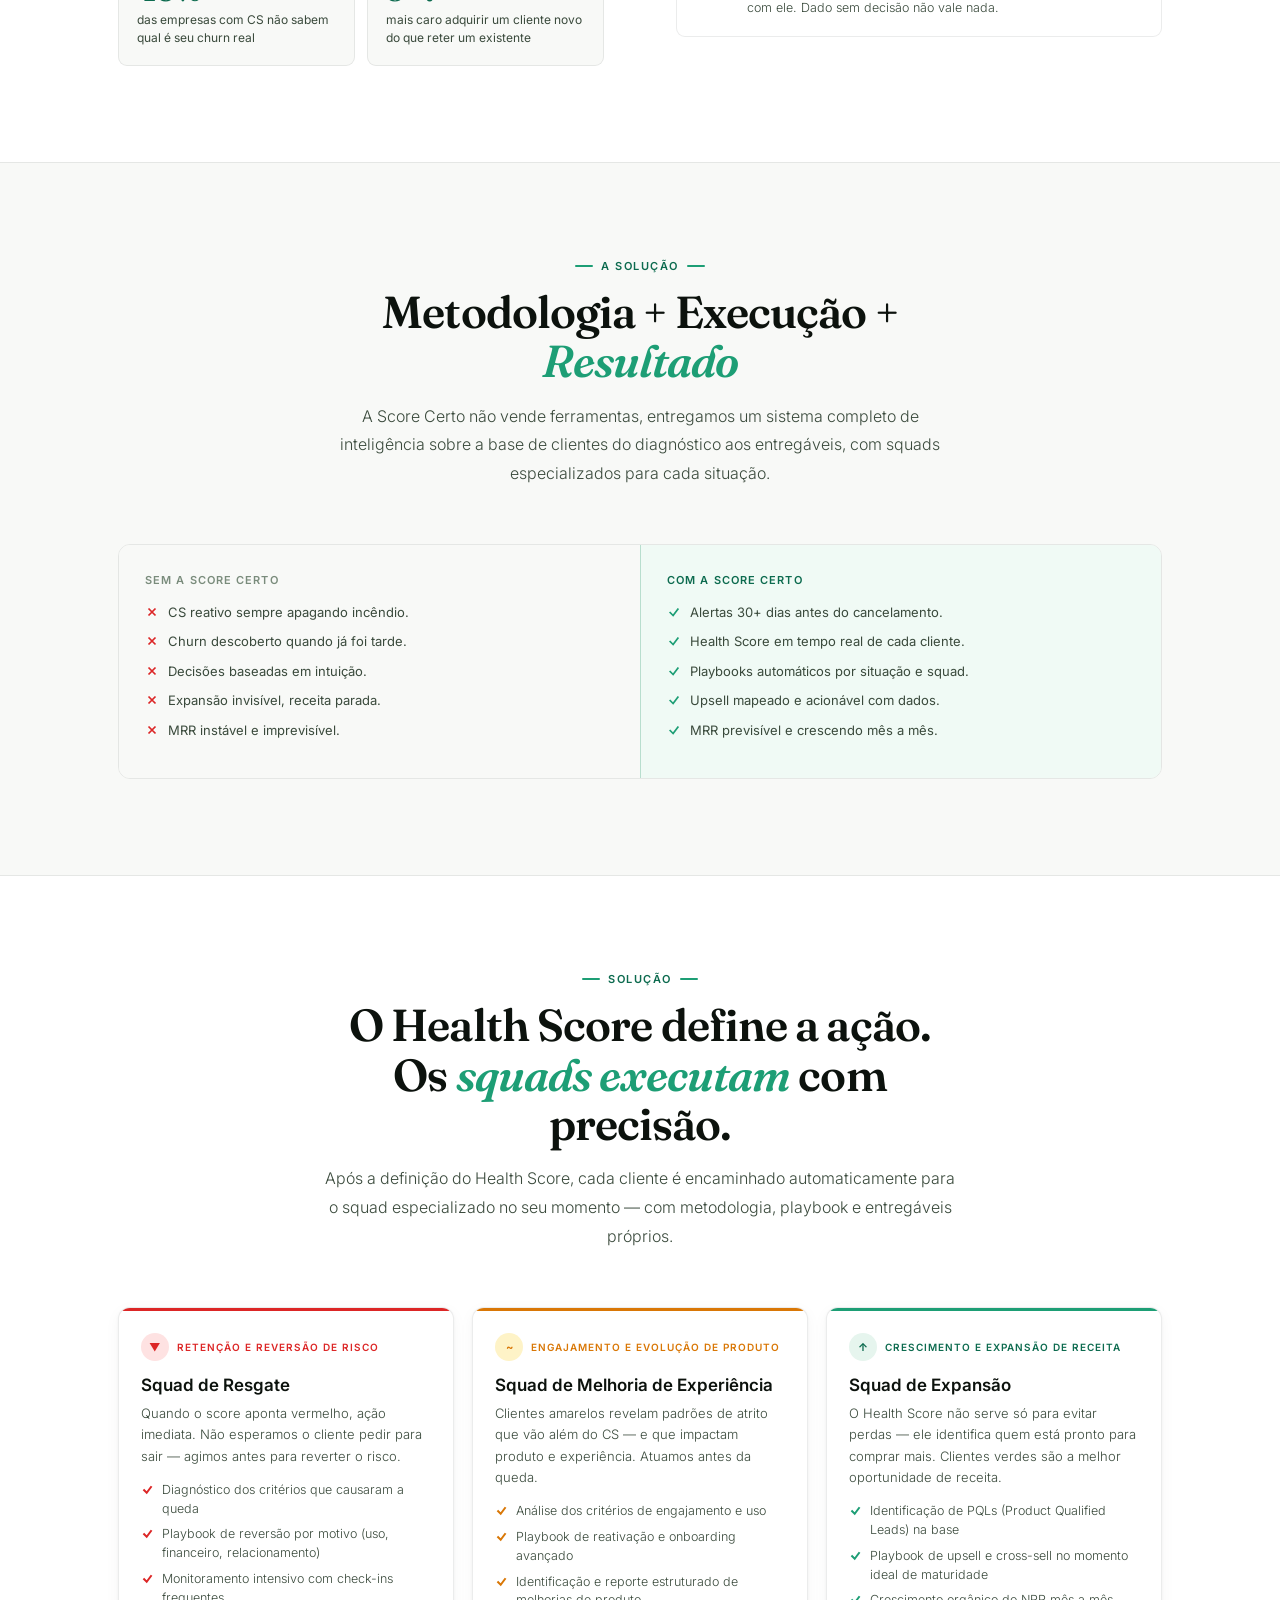
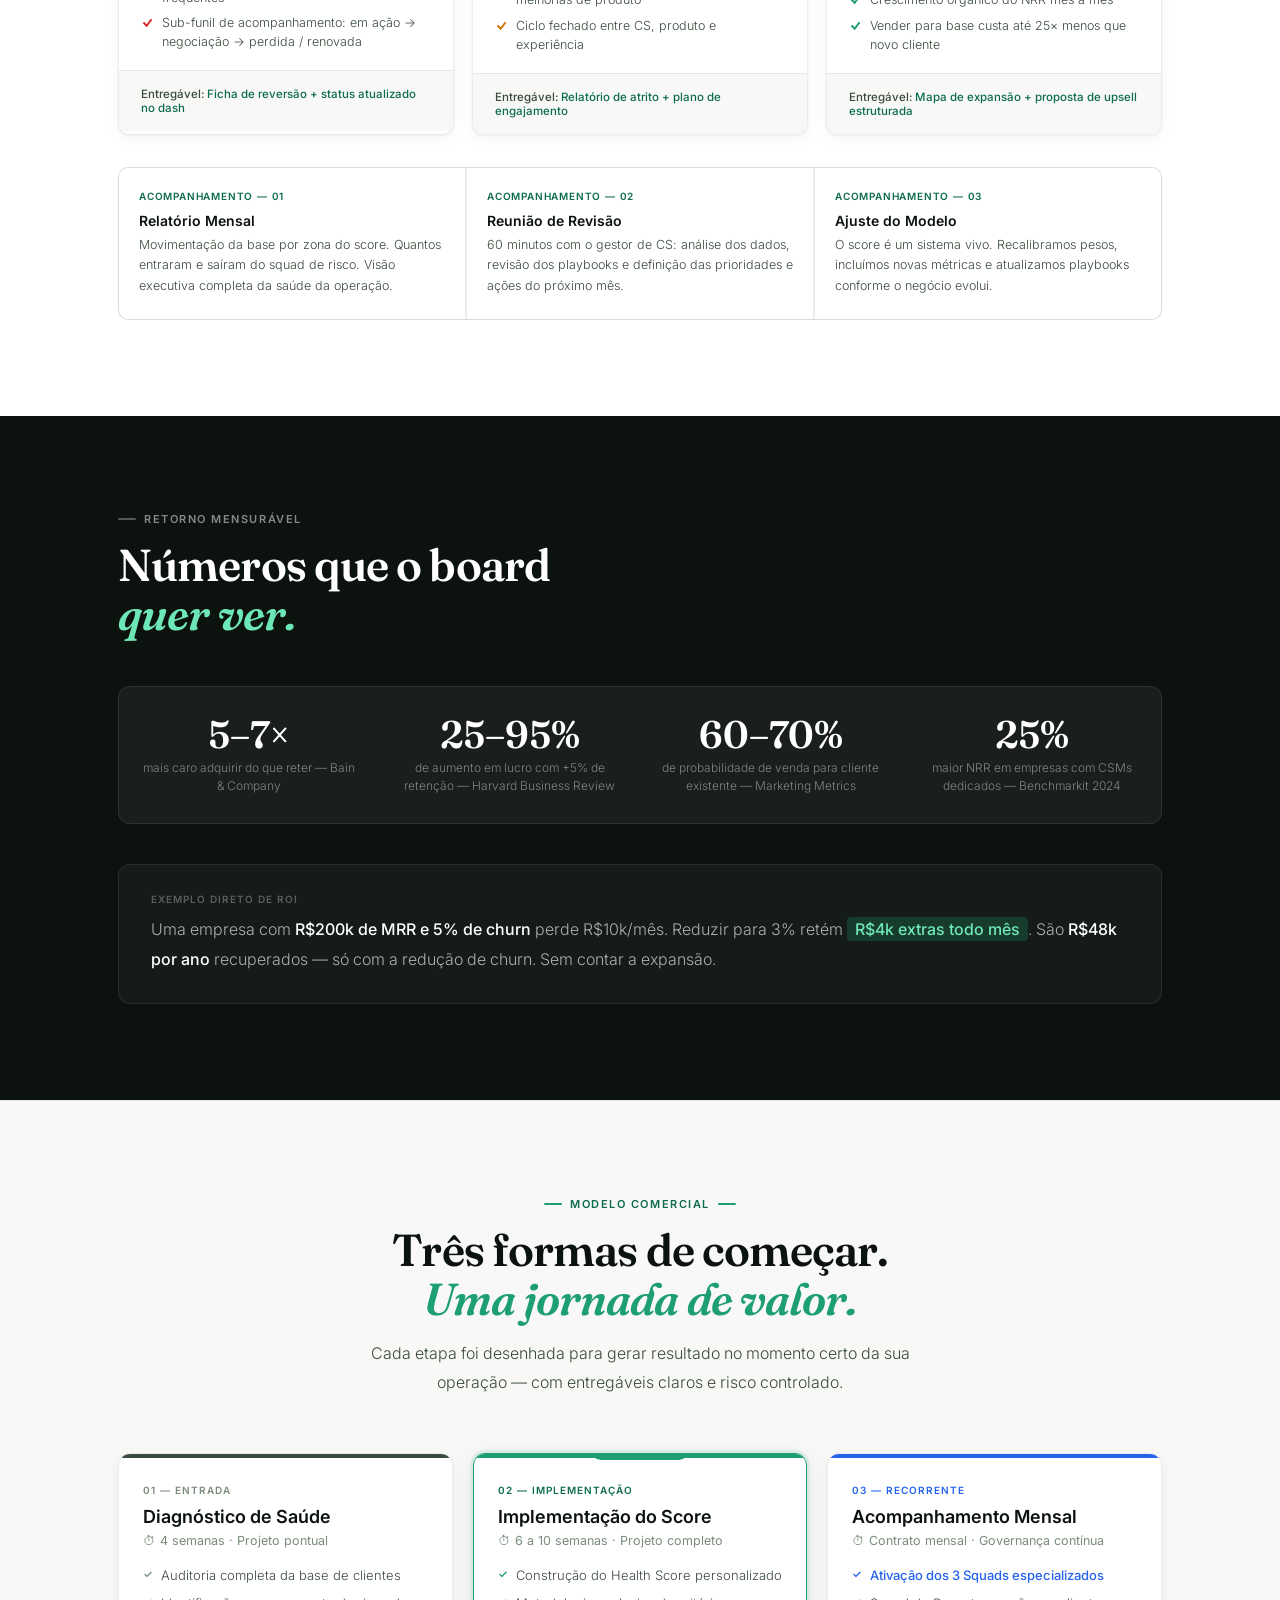
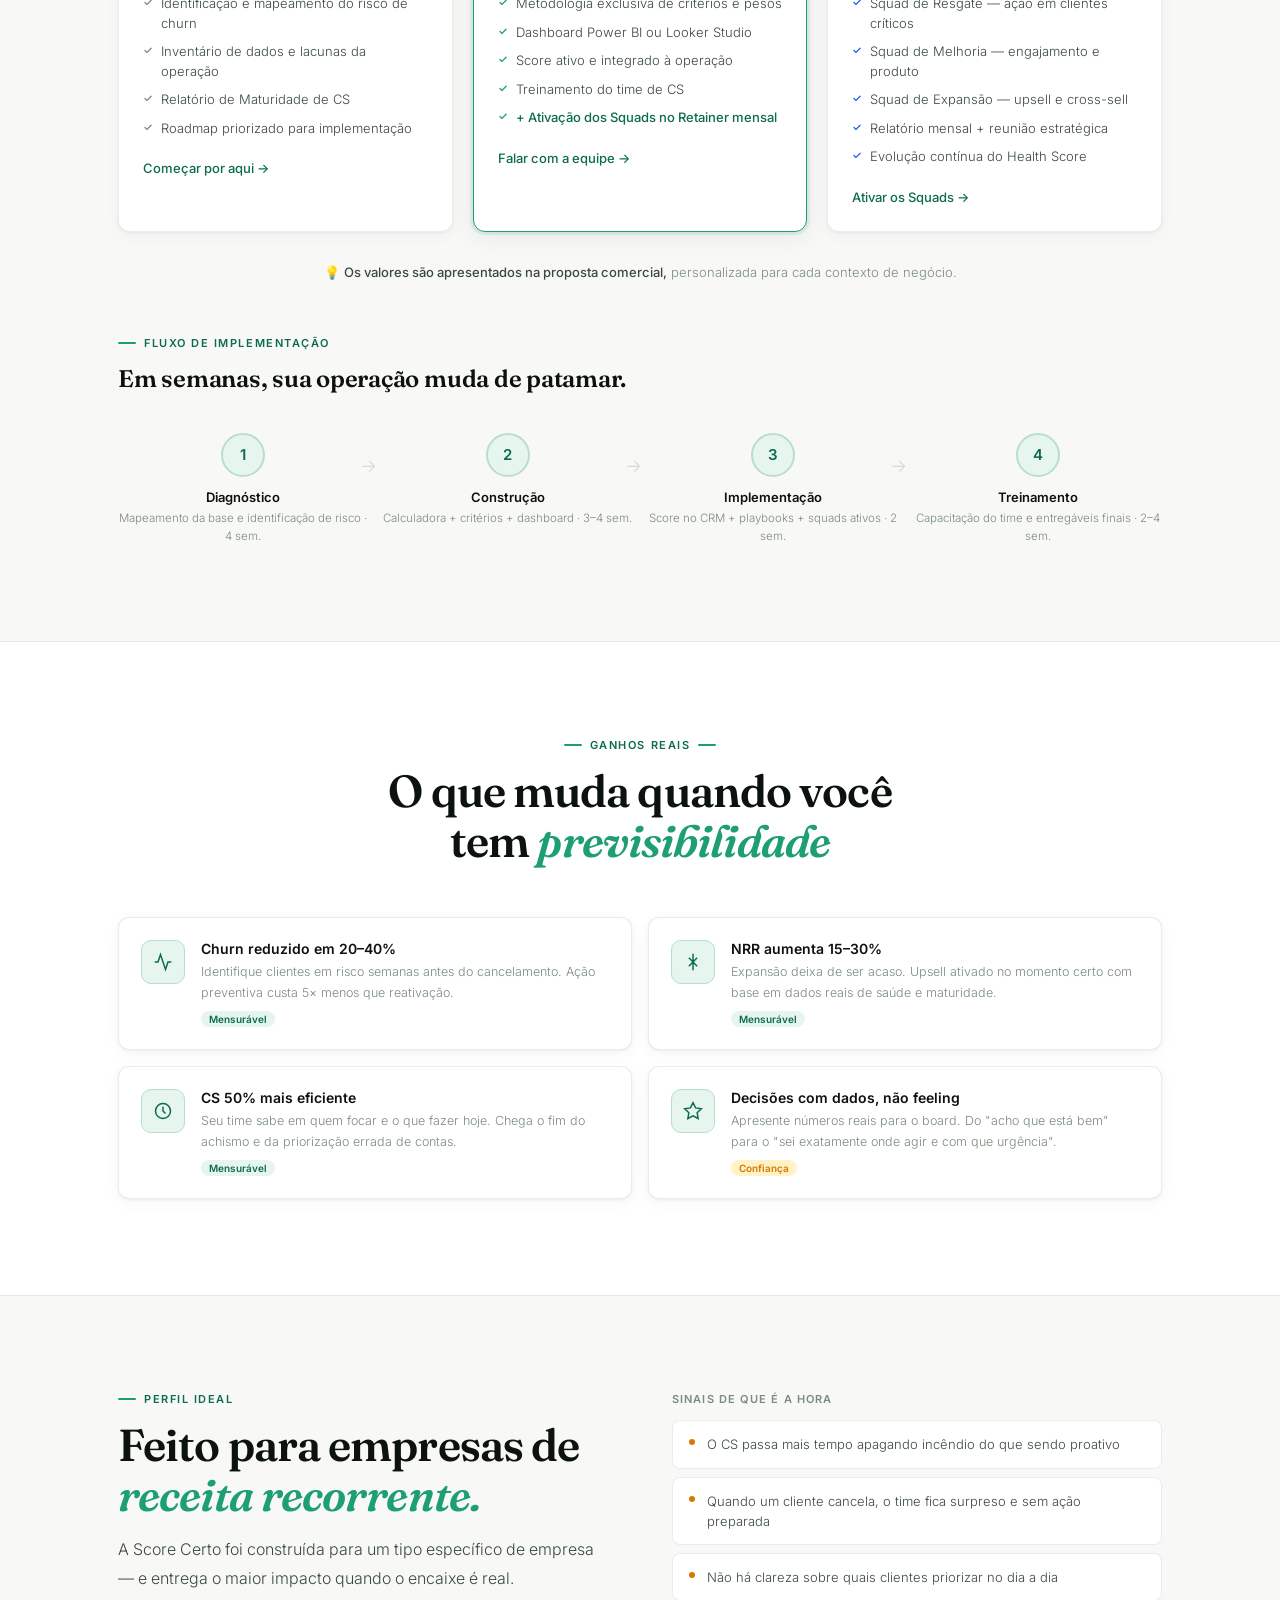
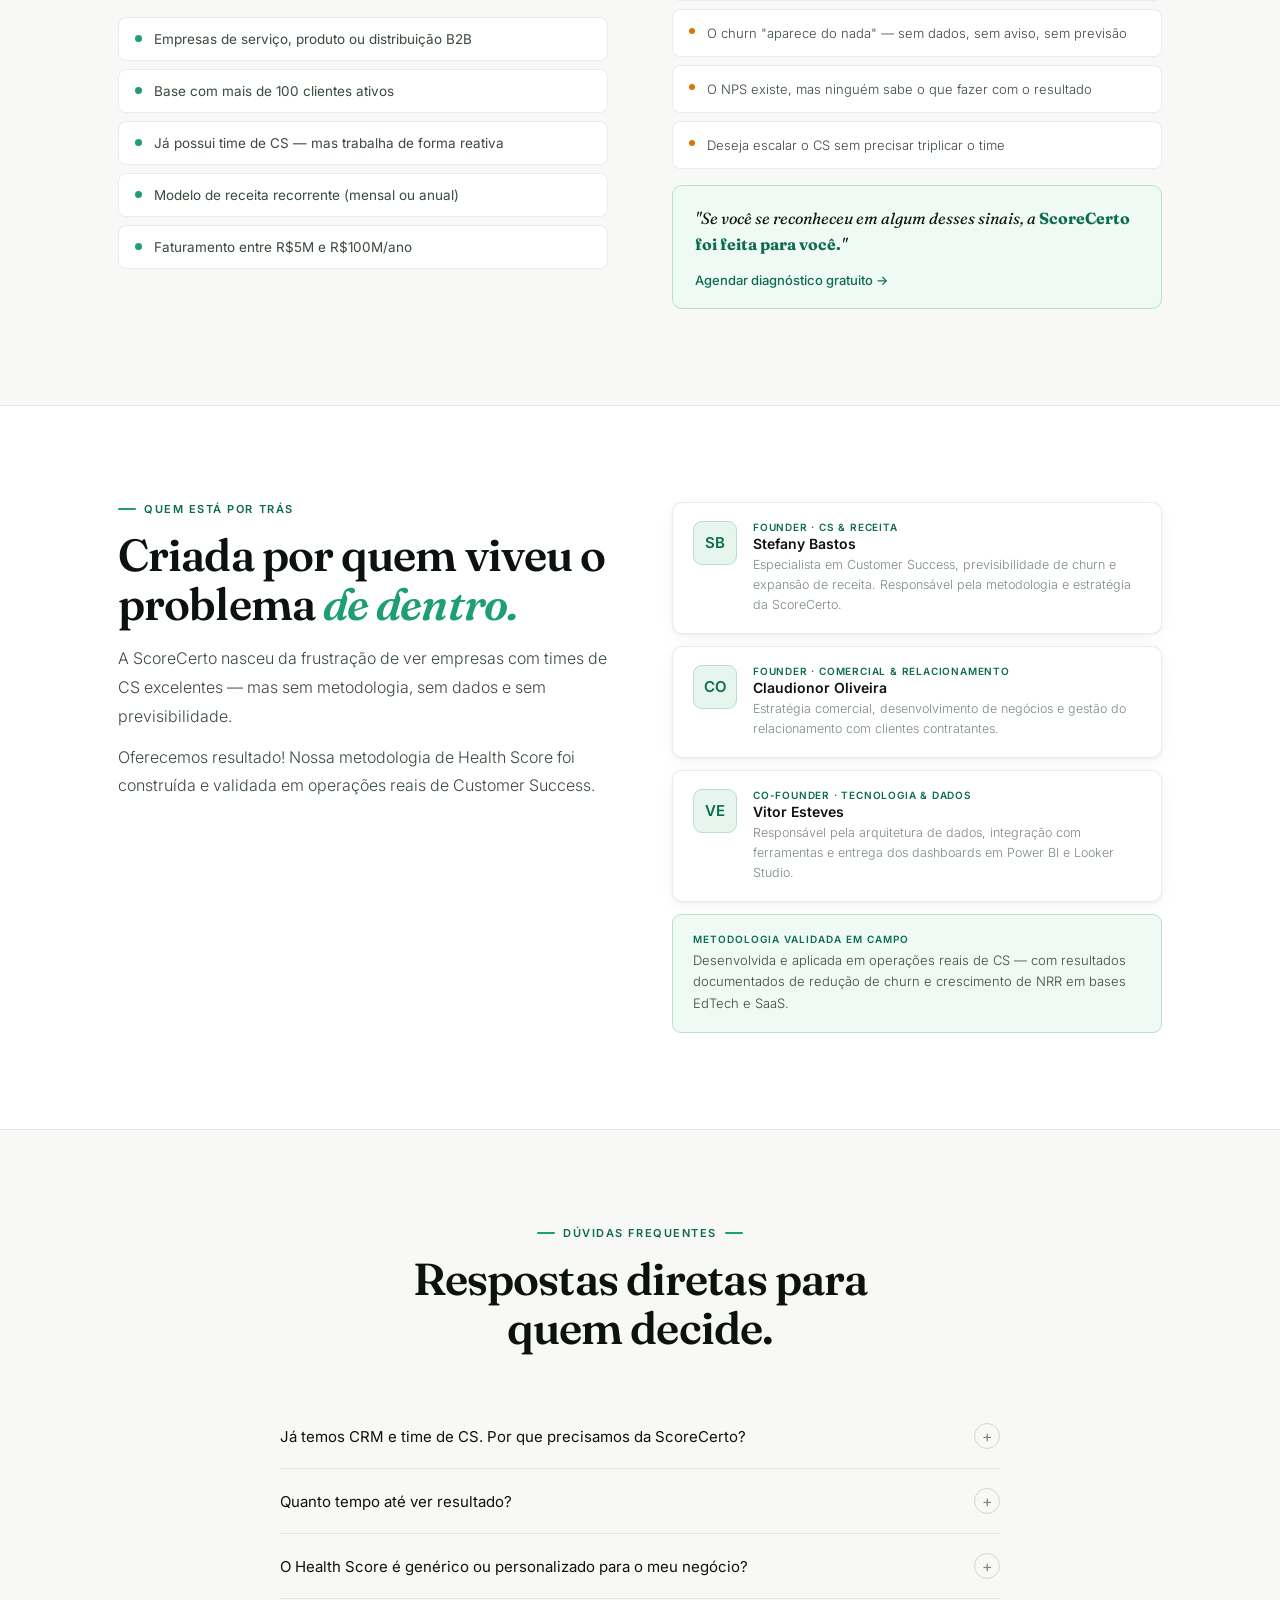
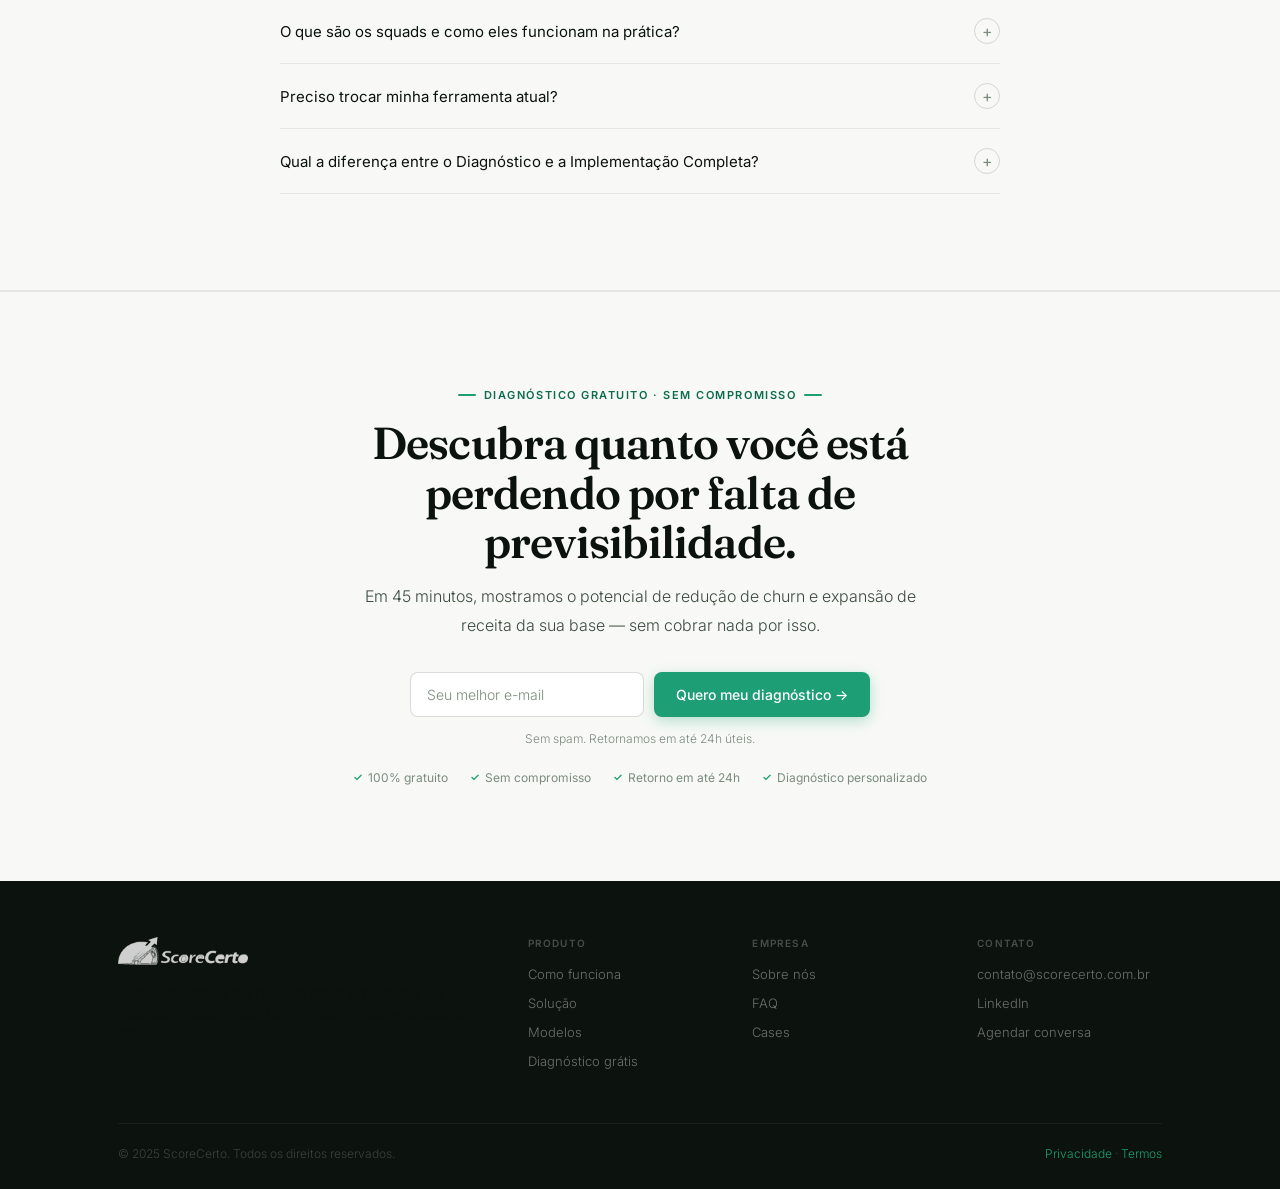
==== commit fb550d4c: "Ajuste" ====
--- a/index.html
+++ b/index.html
@@ -374,7 +374,7 @@
     <div class="hero-layout">
       <div>
         <div class="hero-tag"><span class="hero-dot"></span>Customer Success · Metodologia Proprietária</div>
-        <h1>O Churn não avisa.<br><em>O Score sim!</em></h1>
+        <h1>Churn não avisa.<br><em>O Score sim!</em></h1>
         <p class="hero-sub">Transformamos dados de clientes em <strong>previsibilidade de receita</strong> com metodologia proprietária de Health Score, execução especializada e entregáveis concretos que geram resultado.</p>
         <div class="ctas">
           <a href="#diagnostico" class="btn-primary">
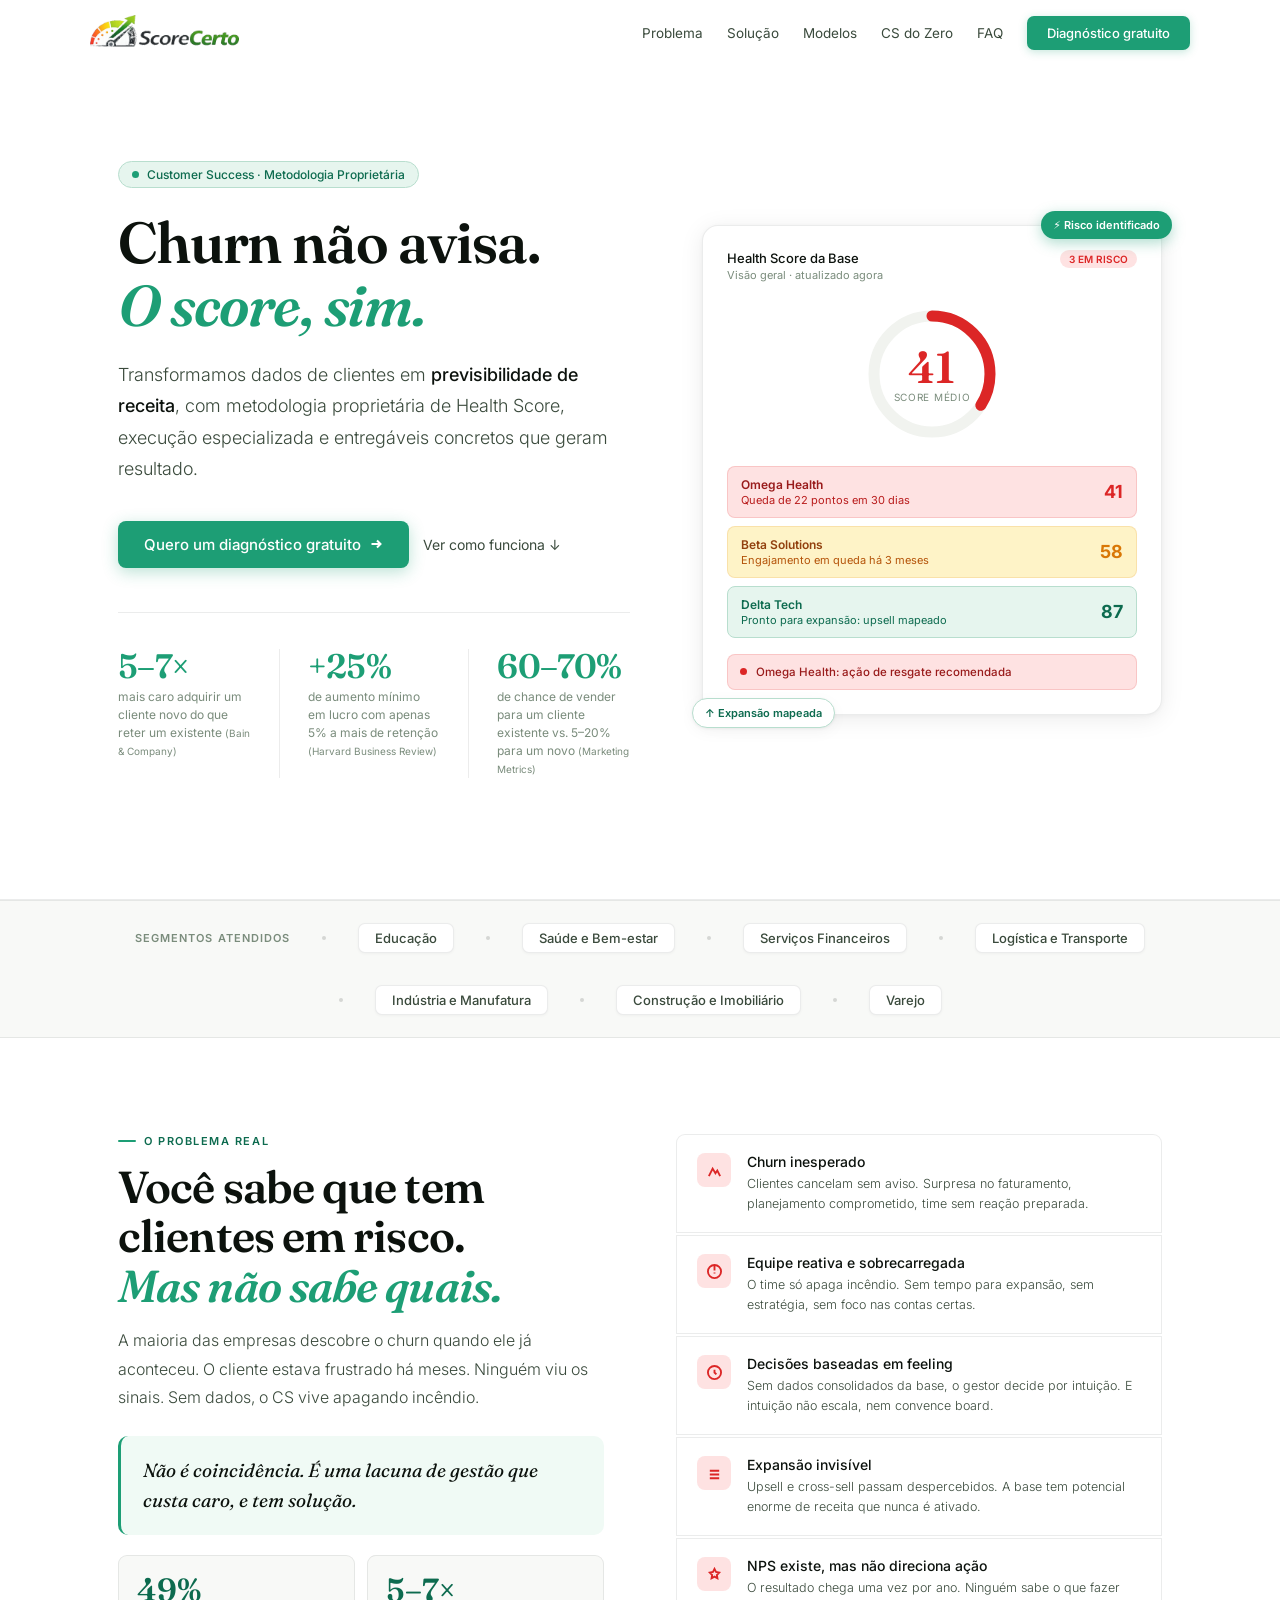
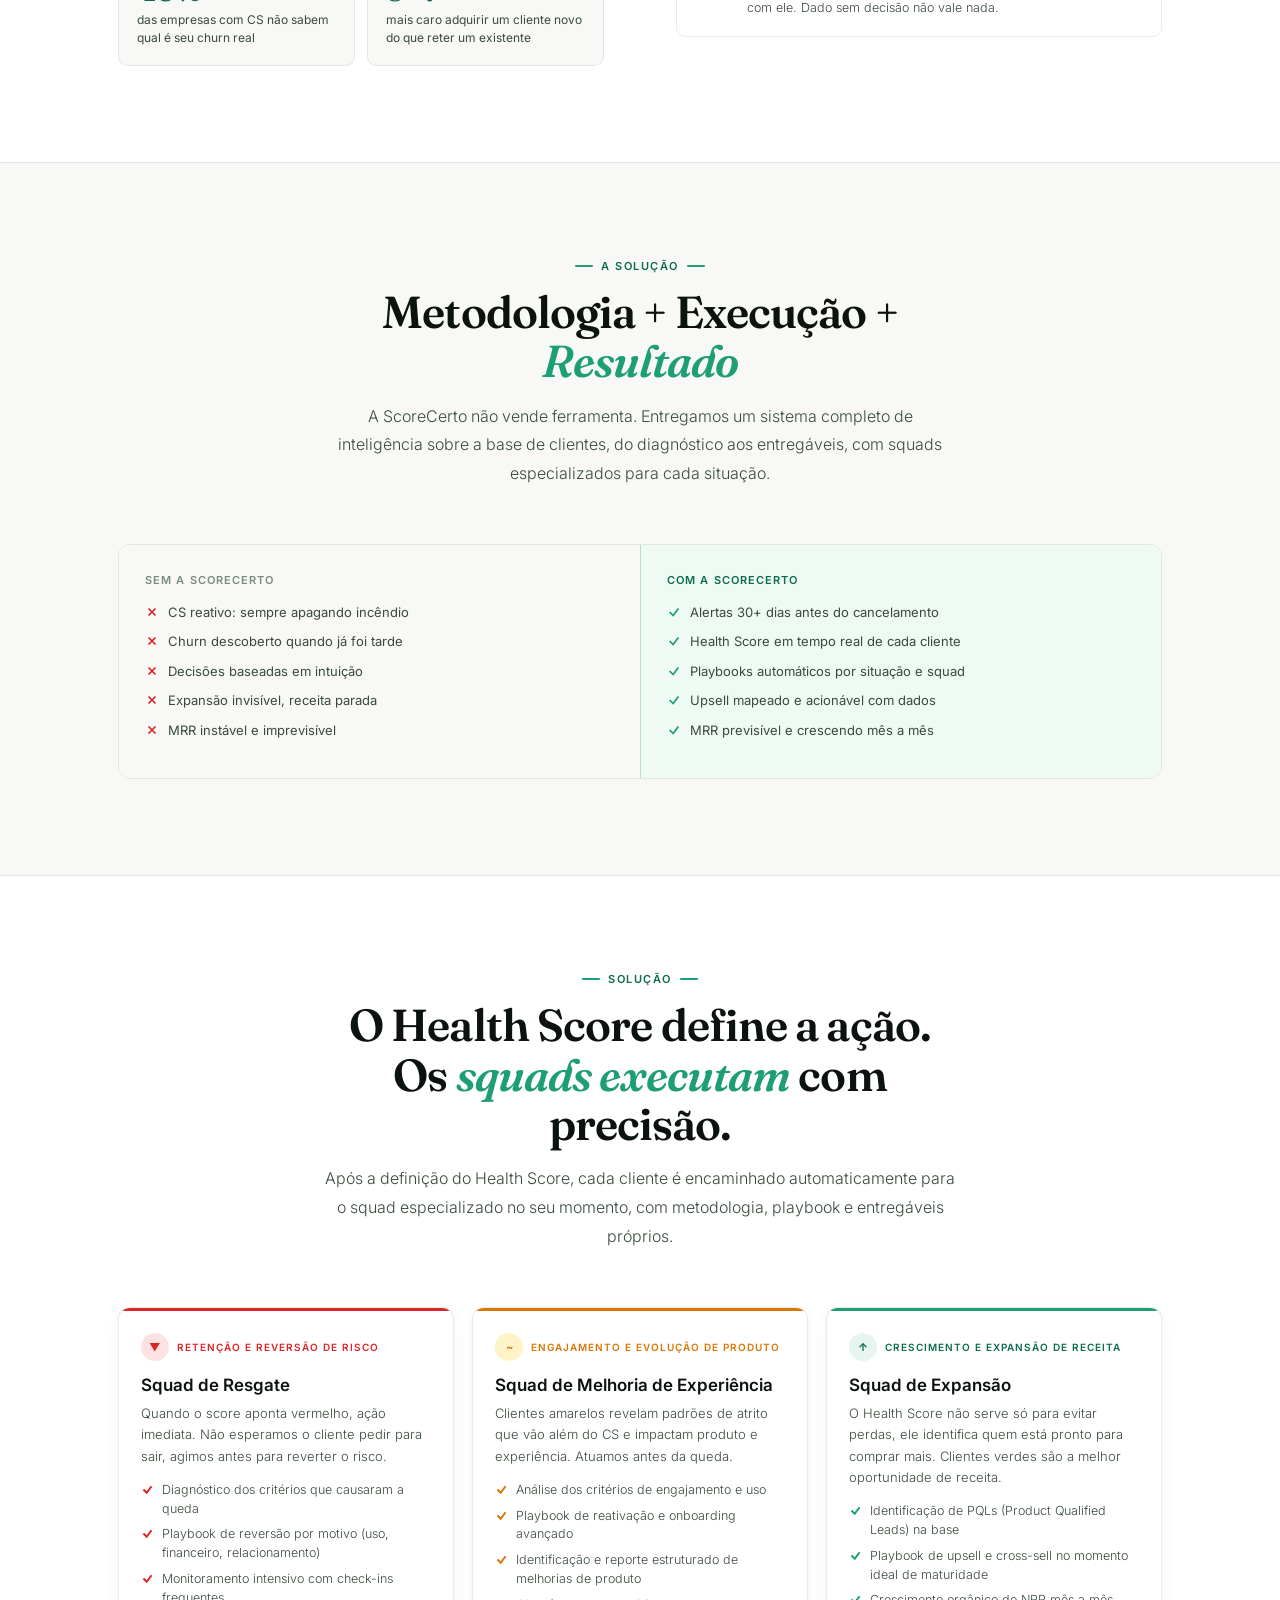
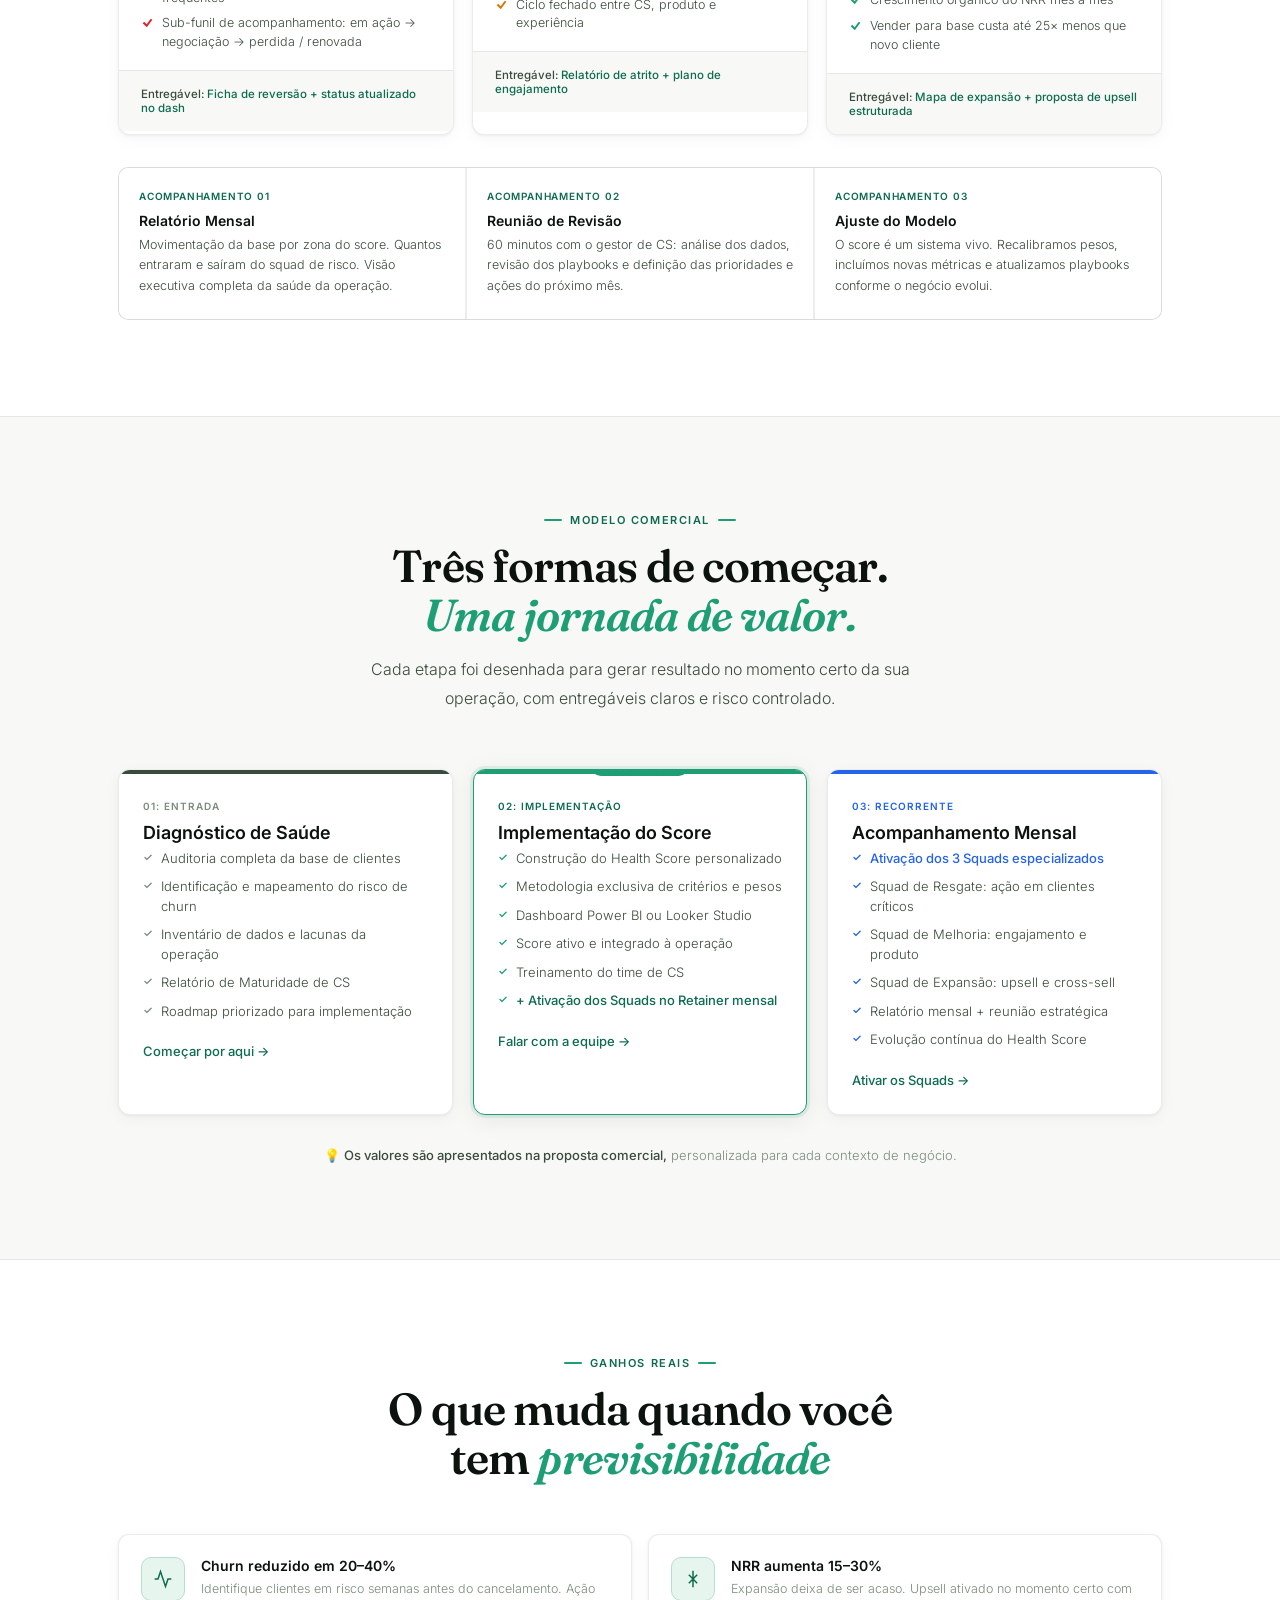
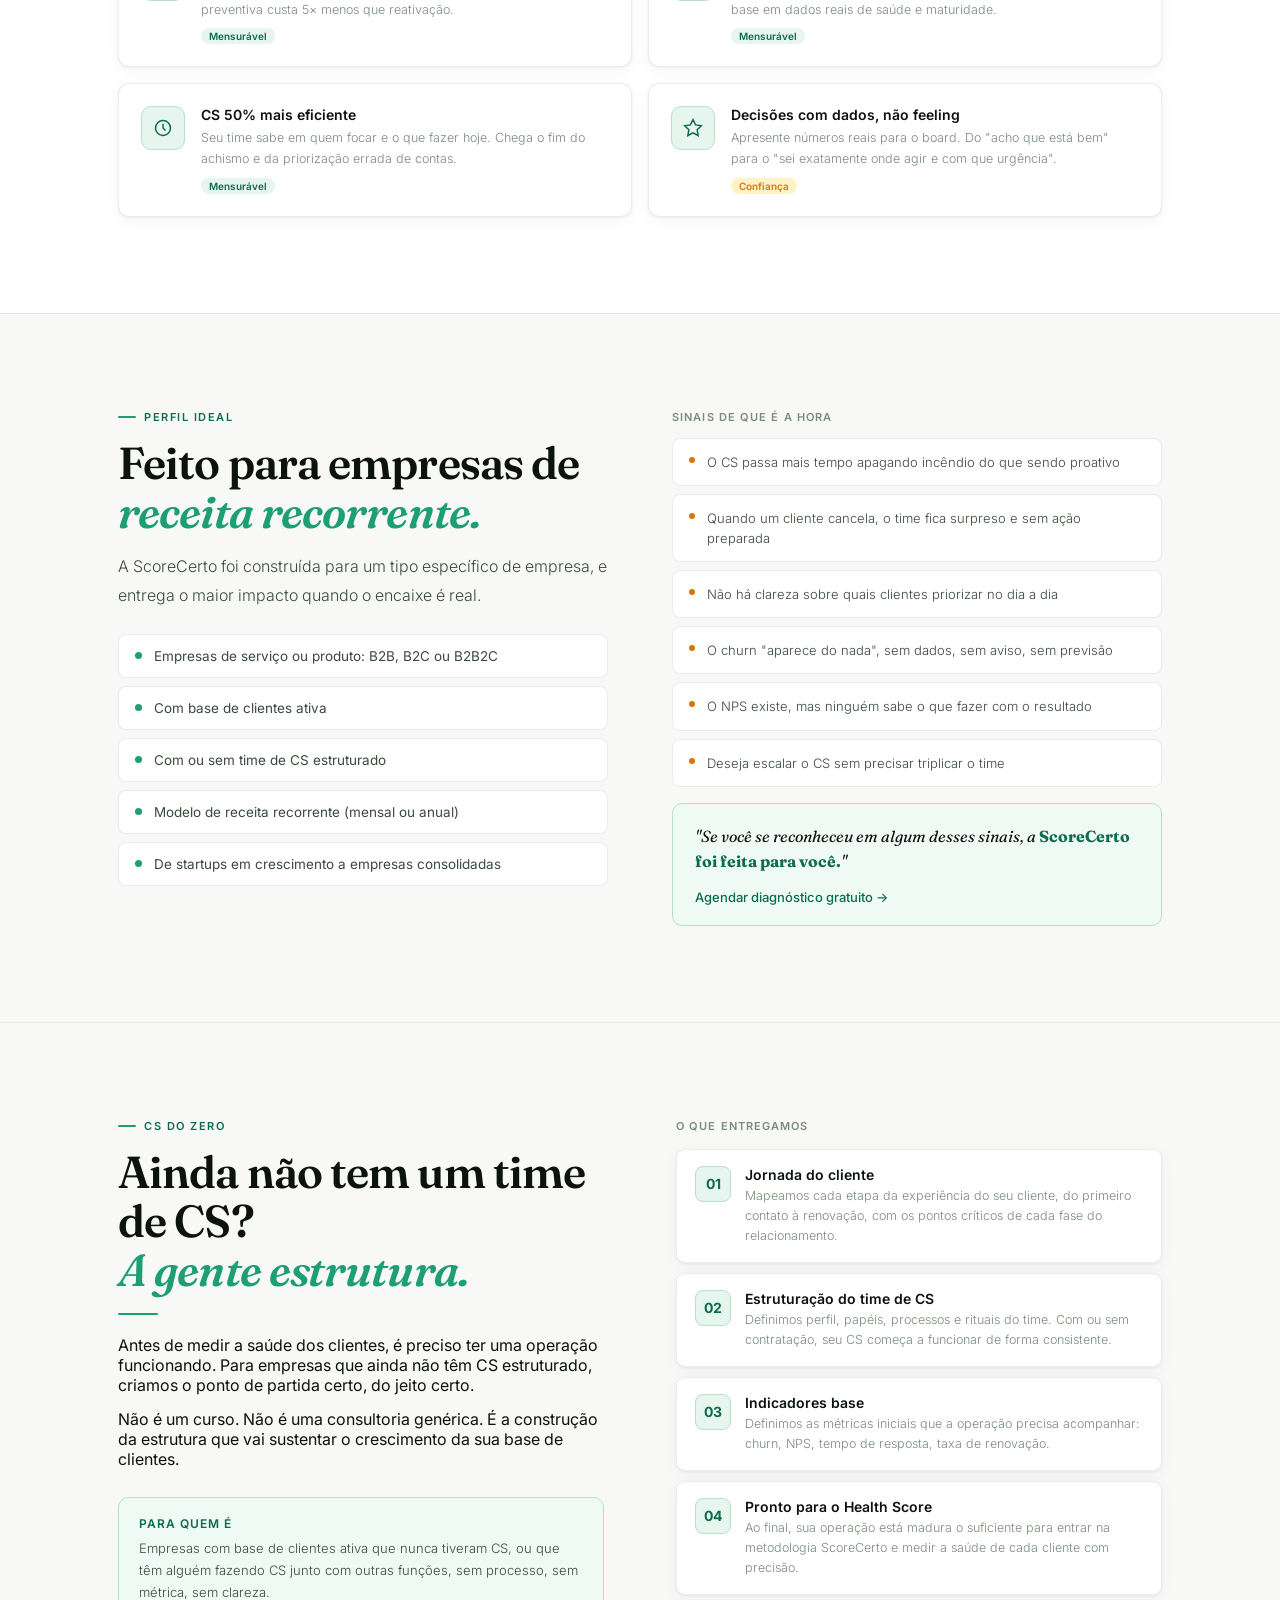
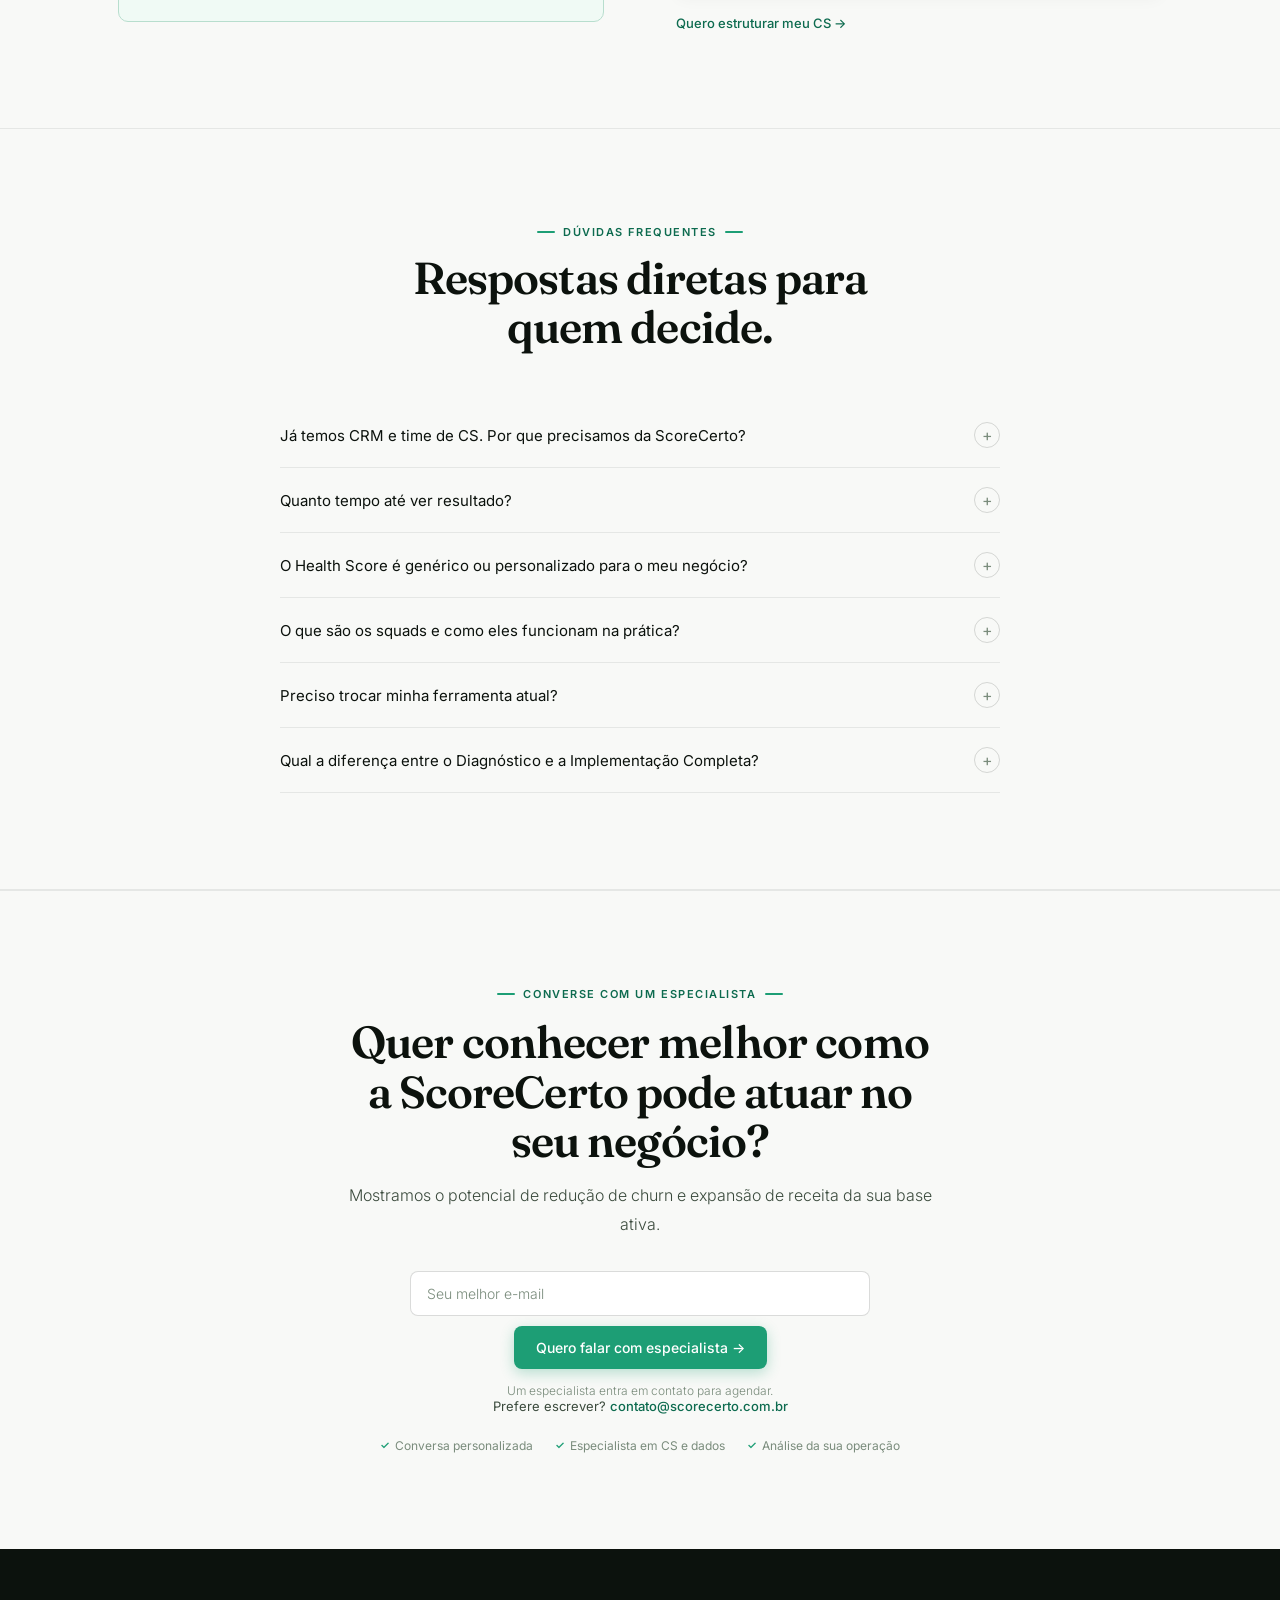
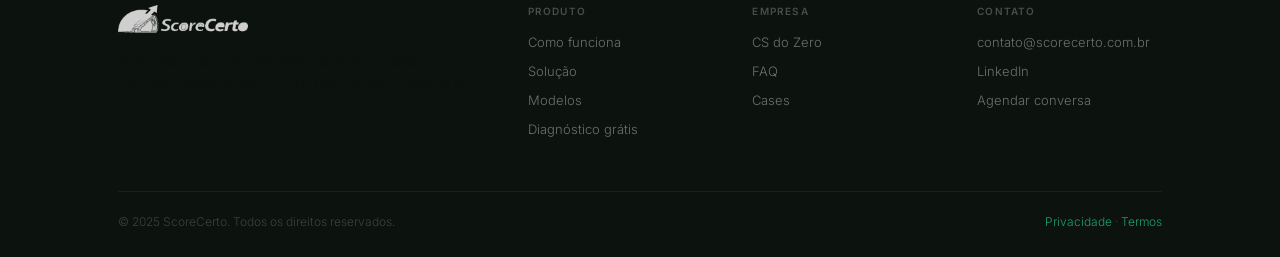
==== commit 33802705: "feat: Atualizando pagina principal, separando funcionalidades e estilização em arquivos .js e .css e" ====
--- a/index.html
+++ b/index.html
@@ -3,368 +3,29 @@
 <head>
 <meta charset="UTF-8">
 <meta name="viewport" content="width=device-width,initial-scale=1">
-<title>ScoreCerto — Previsibilidade de Receita para Empresas Recorrentes</title>
+<title>ScoreCerto: Previsibilidade de Receita para Empresas Recorrentes</title>
 <meta name="description" content="Churn não avisa. O score sim. Transformamos dados de clientes em previsibilidade de receita com metodologia proprietária de Health Score, execução especializada e entregáveis concretos.">
 <link rel="preconnect" href="https://fonts.googleapis.com">
 <link href="https://fonts.googleapis.com/css2?family=Inter:wght@300;400;500;600&family=Fraunces:ital,wght@0,400;0,600;1,400;1,600&display=swap" rel="stylesheet">
-<style>
-:root{
-  --white:#fff;
-  --bg:#F8F9F7;
-  --bg2:#F1F3EF;
-  --ink:#0C120D;
-  --ink2:#3A4A3C;
-  --ink3:#7A8C7C;
-  --green:#1D9E75;
-  --green-d:#0D6B4F;
-  --green-l:#E6F5EE;
-  --green-m:#B8DECE;
-  --green-xl:#F0FAF5;
-  --yellow:#D97706;
-  --yellow-l:#FEF3C7;
-  --red:#DC2626;
-  --red-l:#FEE2E2;
-  --blue:#2563EB;
-  --blue-l:#DBEAFE;
-  --bdr:rgba(12,18,13,.08);
-  --bdr2:rgba(12,18,13,.15);
-  --sans:'Inter',system-ui,sans-serif;
-  --display:'Fraunces',Georgia,serif;
-  --shadow:0 1px 3px rgba(0,0,0,.05),0 4px 16px rgba(0,0,0,.04);
-  --shadow-lg:0 4px 24px rgba(0,0,0,.08),0 1px 4px rgba(0,0,0,.04);
-}
-*{box-sizing:border-box;margin:0;padding:0;}
-html{scroll-behavior:smooth;}
-body{font-family:var(--sans);background:var(--white);color:var(--ink);-webkit-font-smoothing:antialiased;overflow-x:hidden;}
-
-/* ── LAYOUT ── */
-.wrap{max-width:1100px;margin:0 auto;padding:0 28px;}
-@media(max-width:600px){.wrap{padding:0 20px;}}
-
-/* ── NAV ── */
-nav{position:fixed;top:0;left:0;right:0;z-index:100;padding:0 28px;transition:all .25s;}
-nav.scrolled{background:rgba(255,255,255,.96);backdrop-filter:blur(16px);border-bottom:1px solid var(--bdr);box-shadow:0 1px 12px rgba(0,0,0,.04);}
-.nav-i{max-width:1100px;margin:0 auto;height:66px;display:flex;align-items:center;gap:24px;}
-.nav-logo{height:32px;width:auto;flex-shrink:0;}
-.nav-links{display:flex;align-items:center;gap:24px;margin-left:auto;}
-.nav-links a{font-size:13.5px;font-weight:400;color:var(--ink2);text-decoration:none;transition:color .15s;}
-.nav-links a:hover{color:var(--ink);}
-.nav-cta{padding:9px 20px;border-radius:7px;background:var(--green);color:#fff;font-size:13px;font-weight:500;text-decoration:none;transition:background .15s;white-space:nowrap;box-shadow:0 2px 8px rgba(29,158,117,.25);}
-.nav-cta:hover{background:var(--green-d);}
-@media(max-width:860px){.nav-links{display:none;}}
-
-/* ── HERO ── */
-.hero{min-height:100vh;display:flex;align-items:center;padding:120px 0 80px;background:var(--white);border-bottom:1px solid var(--bdr);}
-.hero-layout{display:grid;grid-template-columns:1fr 460px;gap:72px;align-items:center;}
-.hero-tag{display:inline-flex;align-items:center;gap:8px;padding:5px 13px;border-radius:100px;background:var(--green-l);border:1px solid var(--green-m);font-size:12px;font-weight:500;color:var(--green-d);margin-bottom:24px;}
-.hero-dot{width:7px;height:7px;border-radius:50%;background:var(--green);animation:blink 2s infinite;}
-@keyframes blink{0%,100%{opacity:1;}50%{opacity:.4;transform:scale(.8);}}
-h1{font-family:var(--display);font-size:clamp(40px,4.5vw,64px);font-weight:600;line-height:1.08;letter-spacing:-.02em;color:var(--ink);margin-bottom:22px;}
-h1 em{font-style:italic;color:var(--green);}
-.hero-sub{font-size:18px;font-weight:300;color:var(--ink2);line-height:1.75;max-width:500px;margin-bottom:36px;}
-.hero-sub strong{font-weight:500;color:var(--ink);}
-.ctas{display:flex;align-items:center;gap:14px;flex-wrap:wrap;}
-.btn-primary{display:inline-flex;align-items:center;gap:8px;padding:14px 26px;border-radius:8px;background:var(--green);color:#fff;font-size:15px;font-weight:500;text-decoration:none;transition:all .2s;box-shadow:0 4px 16px rgba(29,158,117,.3);}
-.btn-primary:hover{background:var(--green-d);transform:translateY(-1px);}
-.btn-secondary{font-size:14px;font-weight:400;color:var(--ink2);text-decoration:none;display:flex;align-items:center;gap:5px;transition:color .15s;}
-.btn-secondary:hover{color:var(--ink);}
-.hero-metrics{display:flex;gap:0;margin-top:44px;padding-top:36px;border-top:1px solid var(--bdr);}
-.hm{flex:1;padding-right:28px;border-right:1px solid var(--bdr);margin-right:28px;}
-.hm:last-child{border:none;margin:0;padding:0;}
-.hm-num{font-family:var(--display);font-size:34px;font-weight:600;color:var(--ink);line-height:1;margin-bottom:5px;letter-spacing:-.02em;}
-.hm-num span{color:var(--green);}
-.hm-label{font-size:12px;font-weight:400;color:var(--ink3);line-height:1.5;}
-
-/* ── SCORE CARD ── */
-.score-card{background:var(--white);border:1px solid var(--bdr);border-radius:16px;padding:24px;box-shadow:var(--shadow-lg);}
-.sc-head{display:flex;align-items:flex-start;justify-content:space-between;margin-bottom:18px;}
-.sc-title{font-size:13px;font-weight:500;color:var(--ink);}
-.sc-sub{font-size:11px;color:var(--ink3);margin-top:2px;}
-.sc-badge{padding:3px 9px;border-radius:100px;font-size:10px;font-weight:600;background:var(--yellow-l);color:var(--yellow);}
-.gauge-center{display:flex;justify-content:center;margin-bottom:18px;position:relative;}
-.gauge-center svg{width:148px;height:148px;}
-.gauge-label{position:absolute;top:50%;left:50%;transform:translate(-50%,-50%);text-align:center;}
-.gauge-score{font-family:var(--display);font-size:44px;font-weight:600;color:var(--ink);line-height:1;}
-.gauge-lbl{font-size:10px;color:var(--ink3);text-transform:uppercase;letter-spacing:.07em;margin-top:2px;}
-.criteria-rows{display:flex;flex-direction:column;gap:9px;margin-bottom:16px;}
-.cr-row{display:flex;align-items:center;gap:9px;}
-.cr-name{font-size:11.5px;color:var(--ink2);width:108px;flex-shrink:0;}
-.cr-track{flex:1;height:5px;background:var(--bg2);border-radius:3px;overflow:hidden;}
-.cr-fill{height:100%;border-radius:3px;transition:width 1.5s cubic-bezier(.4,0,.2,1);}
-.cr-val{font-size:11px;font-weight:500;color:var(--ink);min-width:32px;text-align:right;}
-.sc-alert{display:flex;align-items:center;gap:9px;padding:10px 12px;border-radius:8px;background:var(--red-l);border:1px solid rgba(220,38,38,.15);}
-.sc-alert-dot{width:7px;height:7px;border-radius:50%;background:var(--red);flex-shrink:0;}
-.sc-alert-text{font-size:11.5px;font-weight:500;color:#991B1B;}
-.float-a,.float-b{position:absolute;padding:7px 12px;border-radius:100px;font-size:11px;font-weight:600;white-space:nowrap;animation:float 3s ease-in-out infinite;}
-.float-a{top:-14px;right:-10px;background:var(--green);color:#fff;box-shadow:0 4px 14px rgba(29,158,117,.35);}
-.float-b{bottom:-13px;left:-10px;background:var(--white);color:var(--green-d);border:1.5px solid var(--green-m);box-shadow:var(--shadow);animation-delay:.9s;}
-@keyframes float{0%,100%{transform:translateY(0);}50%{transform:translateY(-5px);}}
-.score-card-wrap{position:relative;}
-
-/* ── SECTIONS ── */
-section{padding:96px 0;}
-.sec-dark{background:var(--ink);}
-.sec-off{background:var(--bg);border-top:1px solid var(--bdr);border-bottom:1px solid var(--bdr);}
-.sec-green{background:var(--green);}
-.eyebrow{font-size:11px;font-weight:600;letter-spacing:.14em;text-transform:uppercase;color:var(--green-d);margin-bottom:14px;display:flex;align-items:center;gap:8px;}
-.eyebrow::before{content:'';width:18px;height:2px;background:var(--green);border-radius:1px;display:block;}
-.eyebrow.center{justify-content:center;}
-.eyebrow.center::before,.eyebrow.center::after{content:'';width:18px;height:2px;background:var(--green);border-radius:1px;display:block;}
-.eyebrow.light{color:rgba(255,255,255,.5);}
-.eyebrow.light::before,.eyebrow.light::after{background:rgba(255,255,255,.3);}
-h2{font-family:var(--display);font-size:clamp(28px,3.5vw,46px);font-weight:600;line-height:1.1;letter-spacing:-.02em;color:var(--ink);margin-bottom:16px;}
-h2 em{font-style:italic;color:var(--green);}
-h2.light{color:#fff;}
-h2.light em{color:#6ee7b7;}
-.lead{font-size:16px;font-weight:300;color:var(--ink2);line-height:1.8;}
-.lead.light{color:rgba(255,255,255,.55);}
-
-/* ── STRIP ── */
-.strip{background:var(--bg);border-top:1px solid var(--bdr);border-bottom:1px solid var(--bdr);padding:22px 0;}
-.strip-inner{display:flex;align-items:center;justify-content:center;gap:32px;flex-wrap:wrap;}
-.strip-label{font-size:11px;font-weight:600;letter-spacing:.1em;text-transform:uppercase;color:var(--ink3);}
-.strip-pill{padding:6px 16px;border-radius:7px;background:var(--white);border:1px solid var(--bdr);font-size:13px;font-weight:500;color:var(--ink2);box-shadow:0 1px 3px rgba(0,0,0,.04);}
-.sep{width:4px;height:4px;border-radius:50%;background:var(--bdr2);}
-
-/* ── PROBLEM ── */
-.problem-grid{display:grid;grid-template-columns:1fr 1fr;gap:72px;align-items:start;}
-.problem-sticky{position:sticky;top:84px;}
-.p-quote{font-family:var(--display);font-size:19px;font-style:italic;color:var(--ink);line-height:1.55;padding:20px 22px;border-radius:10px;background:var(--green-xl);border-left:3px solid var(--green);margin-top:24px;}
-.p-quote strong{font-style:normal;color:var(--green-d);}
-.p-stats{display:grid;grid-template-columns:1fr 1fr;gap:12px;margin-top:20px;}
-.pstat{padding:18px;border-radius:9px;background:var(--bg);border:1px solid var(--bdr);}
-.pstat-num{font-family:var(--display);font-size:32px;font-weight:600;color:var(--green-d);line-height:1;margin-bottom:5px;}
-.pstat-label{font-size:12px;font-weight:400;color:var(--ink2);line-height:1.5;}
-.pain-cards{display:flex;flex-direction:column;gap:2px;}
-.pain{display:flex;gap:16px;padding:18px 20px;background:var(--white);border:1px solid var(--bdr);transition:border-color .15s;}
-.pain:first-child{border-radius:9px 9px 0 0;}
-.pain:last-child{border-radius:0 0 9px 9px;}
-.pain:hover{border-color:var(--bdr2);}
-.pain-ico{width:34px;height:34px;border-radius:8px;background:var(--red-l);display:flex;align-items:center;justify-content:center;flex-shrink:0;}
-.pain-ico svg{width:15px;height:15px;fill:none;stroke:#DC2626;stroke-width:2;}
-.pain-title{font-size:14px;font-weight:500;color:var(--ink);margin-bottom:4px;}
-.pain-desc{font-size:12.5px;font-weight:300;color:var(--ink2);line-height:1.6;}
-
-/* ── SOLUTION ── */
-.solution-hdr{text-align:center;max-width:620px;margin:0 auto 56px;}
-.diff-compare{display:grid;grid-template-columns:1fr 1fr;border-radius:12px;overflow:hidden;border:1px solid var(--bdr);margin-top:48px;}
-.diff-col{padding:28px 26px;}
-.diff-bad{background:var(--bg);}
-.diff-good{background:var(--green-xl);border-left:1px solid var(--green-m);}
-.diff-head{font-size:11px;font-weight:600;letter-spacing:.1em;text-transform:uppercase;margin-bottom:16px;}
-.diff-bad .diff-head{color:var(--ink3);}
-.diff-good .diff-head{color:var(--green-d);}
-.diff-item{display:flex;gap:9px;font-size:13px;margin-bottom:10px;line-height:1.5;}
-.diff-bad .diff-item{color:var(--ink2);}
-.diff-good .diff-item{color:var(--ink2);}
-.diff-item svg{width:14px;height:14px;flex-shrink:0;margin-top:2px;fill:none;stroke-width:2;}
-.diff-bad .diff-item svg{stroke:#DC2626;}
-.diff-good .diff-item svg{stroke:var(--green);}
-.steps-grid{display:grid;grid-template-columns:repeat(4,1fr);gap:2px;background:var(--bdr);border:1px solid var(--bdr);border-radius:12px;overflow:hidden;}
-.step{background:var(--white);padding:24px 20px;transition:background .15s;}
-.step:hover{background:var(--green-xl);}
-.step-n{font-size:10px;font-weight:600;color:var(--green-d);letter-spacing:.08em;margin-bottom:10px;}
-.step-dur{font-size:10px;color:var(--ink3);margin-bottom:14px;font-weight:400;}
-.step-title{font-size:14px;font-weight:600;color:var(--ink);margin-bottom:7px;}
-.step-desc{font-size:12px;font-weight:300;color:var(--ink2);line-height:1.65;}
-.step-del{margin-top:12px;padding:9px 11px;background:var(--bg);border-radius:5px;font-size:11px;font-weight:500;color:var(--green-d);}
-
-/* ── SQUADS ── */
-.squads-intro{text-align:center;max-width:640px;margin:0 auto 56px;}
-.squads-grid{display:grid;grid-template-columns:repeat(3,1fr);gap:18px;margin-bottom:32px;}
-.squad{border-radius:12px;overflow:hidden;border:1px solid var(--bdr);background:var(--white);box-shadow:var(--shadow);transition:box-shadow .2s;}
-.squad:hover{box-shadow:var(--shadow-lg);}
-.squad-top{padding:22px 22px 18px;}
-.squad-stripe{height:3px;width:100%;}
-.sq-r .squad-stripe{background:var(--red);}
-.sq-y .squad-stripe{background:var(--yellow);}
-.sq-g .squad-stripe{background:var(--green);}
-.squad-trigger-row{display:flex;align-items:center;gap:8px;margin-bottom:14px;}
-.squad-badge{width:28px;height:28px;border-radius:50%;display:flex;align-items:center;justify-content:center;font-size:11px;font-weight:700;flex-shrink:0;}
-.sq-r .squad-badge{background:var(--red-l);color:var(--red);}
-.sq-y .squad-badge{background:var(--yellow-l);color:var(--yellow);}
-.sq-g .squad-badge{background:var(--green-l);color:var(--green-d);}
-.squad-trigger-lbl{font-size:10px;font-weight:600;letter-spacing:.1em;text-transform:uppercase;}
-.sq-r .squad-trigger-lbl{color:var(--red);}
-.sq-y .squad-trigger-lbl{color:var(--yellow);}
-.sq-g .squad-trigger-lbl{color:var(--green-d);}
-.squad-name{font-size:17px;font-weight:600;color:var(--ink);margin-bottom:8px;}
-.squad-desc{font-size:13px;font-weight:300;color:var(--ink2);line-height:1.65;margin-bottom:14px;}
-.squad-items{list-style:none;display:flex;flex-direction:column;gap:7px;}
-.squad-items li{display:flex;gap:8px;font-size:12.5px;font-weight:300;color:var(--ink2);line-height:1.5;}
-.squad-items li svg{width:13px;height:13px;flex-shrink:0;margin-top:2px;fill:none;stroke-width:2.5;}
-.sq-r .squad-items li svg{stroke:var(--red);}
-.sq-y .squad-items li svg{stroke:var(--yellow);}
-.sq-g .squad-items li svg{stroke:var(--green);}
-.squad-bottom{padding:16px 22px;border-top:1px solid var(--bdr);background:var(--bg);}
-.squad-deliverable{font-size:11.5px;font-weight:500;color:var(--ink2);}
-.squad-deliverable span{color:var(--green-d);}
-.retainer-band{display:grid;grid-template-columns:repeat(3,1fr);gap:2px;background:var(--bdr);border-radius:10px;overflow:hidden;border:1px solid var(--bdr);}
-.ret{background:var(--white);padding:22px 20px;transition:background .15s;}
-.ret:hover{background:var(--green-xl);}
-.ret-n{font-size:10px;font-weight:600;color:var(--green-d);letter-spacing:.08em;margin-bottom:10px;}
-.ret-title{font-size:14px;font-weight:600;color:var(--ink);margin-bottom:6px;}
-.ret-desc{font-size:12.5px;font-weight:300;color:var(--ink2);line-height:1.65;}
-
-/* ── ROI ── */
-.roi-numbers{display:grid;grid-template-columns:repeat(4,1fr);gap:2px;background:rgba(255,255,255,.06);border-radius:12px;overflow:hidden;border:1px solid rgba(255,255,255,.08);margin-bottom:40px;}
-.roi-n{padding:28px 20px;text-align:center;}
-.roi-num{font-family:var(--display);font-size:clamp(32px,3vw,48px);color:#fff;line-height:1;margin-bottom:6px;font-weight:600;}
-.roi-label{font-size:12px;font-weight:300;color:rgba(255,255,255,.45);line-height:1.5;}
-.roi-example{padding:28px 32px;border-radius:12px;background:rgba(255,255,255,.04);border:1px solid rgba(255,255,255,.08);}
-.roi-ex-tag{font-size:10px;font-weight:600;letter-spacing:.1em;text-transform:uppercase;color:rgba(255,255,255,.3);margin-bottom:10px;}
-.roi-ex-text{font-size:16px;font-weight:300;color:rgba(255,255,255,.65);line-height:1.85;}
-.roi-ex-text strong{color:#fff;font-weight:500;}
-.roi-highlight{display:inline;background:rgba(29,158,117,.25);color:#6ee7b7;font-weight:500;padding:2px 8px;border-radius:4px;}
-
-/* ── MODELO COMERCIAL ── */
-.modelo-hdr{text-align:center;max-width:600px;margin:0 auto 56px;}
-.modelo-grid{display:grid;grid-template-columns:repeat(3,1fr);gap:20px;margin-bottom:32px;}
-.modelo-card{border-radius:12px;border:1px solid var(--bdr);background:var(--white);overflow:hidden;box-shadow:var(--shadow);transition:all .2s;}
-.modelo-card:hover{box-shadow:var(--shadow-lg);}
-.modelo-card.featured{border-color:var(--green);box-shadow:0 0 0 3px rgba(29,158,117,.1),var(--shadow-lg);}
-.modelo-banner{height:4px;width:100%;}
-.modelo-banner.entry{background:var(--ink2);}
-.modelo-banner.main{background:var(--green);}
-.modelo-banner.recurrent{background:var(--blue);}
-.modelo-rec-badge{position:relative;}
-.modelo-rec-badge::before{content:'Recomendado';position:absolute;top:-14px;left:50%;transform:translateX(-50%);background:var(--green);color:#fff;font-size:10px;font-weight:600;padding:4px 12px;border-radius:100px;letter-spacing:.04em;white-space:nowrap;}
-.modelo-body{padding:26px 24px;}
-.modelo-tag{font-size:10px;font-weight:600;letter-spacing:.1em;text-transform:uppercase;margin-bottom:10px;}
-.modelo-tag.entry{color:var(--ink3);}
-.modelo-tag.main{color:var(--green-d);}
-.modelo-tag.recurrent{color:var(--blue);}
-.modelo-name{font-size:18px;font-weight:600;color:var(--ink);margin-bottom:6px;}
-.modelo-timing{font-size:12.5px;font-weight:400;color:var(--ink3);margin-bottom:18px;display:flex;align-items:center;gap:6px;}
-.modelo-items{list-style:none;display:flex;flex-direction:column;gap:9px;margin-bottom:22px;}
-.modelo-items li{display:flex;gap:8px;font-size:13px;font-weight:300;color:var(--ink2);line-height:1.5;}
-.modelo-items li::before{content:'✓';flex-shrink:0;font-weight:600;margin-top:0px;font-size:11px;}
-.modelo-items li.featured::before{color:var(--green);}
-.modelo-items li.entry-li::before{color:var(--ink3);}
-.modelo-items li.blue-li::before{color:var(--blue);}
-.modelo-cta{display:flex;align-items:center;gap:6px;font-size:13px;font-weight:500;color:var(--green-d);text-decoration:none;transition:gap .15s;}
-.modelo-cta:hover{gap:10px;}
-.modelo-note{text-align:center;font-size:13px;font-weight:300;color:var(--ink3);margin-top:24px;}
-.modelo-note strong{font-weight:500;color:var(--ink2);}
-.processo-flow{display:grid;grid-template-columns:repeat(4,1fr);gap:16px;margin-top:48px;}
-.pf-step{text-align:center;position:relative;}
-.pf-step:not(:last-child)::after{content:'→';position:absolute;top:22px;right:-10px;font-size:18px;color:var(--bdr2);font-weight:300;}
-.pf-num{width:44px;height:44px;border-radius:50%;background:var(--green-l);border:2px solid var(--green-m);display:flex;align-items:center;justify-content:center;margin:0 auto 12px;font-size:15px;font-weight:600;color:var(--green-d);}
-.pf-title{font-size:13px;font-weight:600;color:var(--ink);margin-bottom:5px;}
-.pf-desc{font-size:11.5px;font-weight:300;color:var(--ink3);line-height:1.55;}
-
-/* ── BENEFITS ── */
-.benefits-grid{display:grid;grid-template-columns:repeat(2,1fr);gap:16px;}
-.benefit{display:flex;gap:16px;padding:22px;border-radius:11px;background:var(--white);border:1px solid var(--bdr);box-shadow:var(--shadow);transition:all .2s;}
-.benefit:hover{box-shadow:var(--shadow-lg);transform:translateY(-2px);}
-.benefit-ico{width:44px;height:44px;border-radius:10px;background:var(--green-l);border:1px solid var(--green-m);display:flex;align-items:center;justify-content:center;flex-shrink:0;}
-.benefit-ico svg{width:20px;height:20px;fill:none;stroke:var(--green-d);stroke-width:1.8;}
-.benefit-title{font-size:14px;font-weight:600;color:var(--ink);margin-bottom:5px;}
-.benefit-desc{font-size:12.5px;font-weight:300;color:var(--ink3);line-height:1.65;}
-.benefit-tag{display:inline-flex;padding:2px 8px;border-radius:100px;font-size:10px;font-weight:600;margin-top:8px;}
-.bt-m{background:var(--green-l);color:var(--green-d);}
-.bt-e{background:var(--yellow-l);color:var(--yellow);}
-
-/* ── SOBRE / ICP ── */
-.icp-grid{display:grid;grid-template-columns:1fr 1fr;gap:64px;align-items:start;}
-.icp-profile{display:flex;flex-direction:column;gap:8px;}
-.icp-item{display:flex;align-items:center;gap:12px;padding:13px 16px;border-radius:8px;background:var(--white);border:1px solid var(--bdr);font-size:13.5px;font-weight:400;color:var(--ink2);}
-.icp-dot{width:7px;height:7px;border-radius:50%;background:var(--green);flex-shrink:0;}
-.signals{display:flex;flex-direction:column;gap:8px;}
-.signal{display:flex;gap:12px;padding:13px 16px;border-radius:8px;background:var(--white);border:1px solid var(--bdr);}
-.signal-dot{width:6px;height:6px;border-radius:50%;background:var(--yellow);flex-shrink:0;margin-top:5px;}
-.signal-text{font-size:13px;font-weight:300;color:var(--ink2);line-height:1.55;}
-.icp-cta-box{margin-top:16px;padding:20px 22px;border-radius:10px;background:var(--green-xl);border:1px solid var(--green-m);}
-.icp-cta-quote{font-family:var(--display);font-size:16px;font-style:italic;color:var(--ink);line-height:1.6;margin-bottom:14px;}
-.icp-cta-quote strong{font-style:normal;color:var(--green-d);}
-.team-layout{display:grid;grid-template-columns:1fr 1fr;gap:64px;align-items:start;}
-.team-cards{display:flex;flex-direction:column;gap:12px;}
-.team-card{display:flex;gap:16px;padding:18px 20px;border-radius:10px;background:var(--white);border:1px solid var(--bdr);box-shadow:var(--shadow);}
-.team-av{width:44px;height:44px;border-radius:9px;background:var(--green-l);border:1px solid var(--green-m);display:flex;align-items:center;justify-content:center;font-size:15px;font-weight:600;color:var(--green-d);flex-shrink:0;}
-.team-role{font-size:10px;font-weight:600;letter-spacing:.08em;text-transform:uppercase;color:var(--green-d);margin-bottom:2px;}
-.team-name{font-size:14px;font-weight:600;color:var(--ink);margin-bottom:3px;}
-.team-bio{font-size:12.5px;font-weight:300;color:var(--ink3);line-height:1.6;}
-.cred-box{margin-top:12px;padding:18px 20px;border-radius:9px;background:var(--green-xl);border:1px solid var(--green-m);}
-.cred-tag{font-size:10px;font-weight:600;letter-spacing:.1em;text-transform:uppercase;color:var(--green-d);margin-bottom:5px;}
-.cred-text{font-size:13px;font-weight:300;color:var(--ink2);line-height:1.65;}
-
-/* ── FAQ ── */
-.faq-wrap{max-width:720px;margin:0 auto;}
-.faq-item{border-bottom:1px solid var(--bdr);}
-.faq-q{display:flex;align-items:center;justify-content:space-between;padding:19px 0;cursor:pointer;gap:16px;font-size:15px;font-weight:400;color:var(--ink);transition:color .15s;}
-.faq-q:hover{color:var(--green-d);}
-.faq-icon{width:26px;height:26px;border-radius:50%;border:1px solid var(--bdr2);display:flex;align-items:center;justify-content:center;font-size:16px;color:var(--ink3);transition:all .25s;flex-shrink:0;line-height:1;}
-.faq-item.open .faq-icon{background:var(--green);border-color:var(--green);color:#fff;transform:rotate(45deg);}
-.faq-a{max-height:0;overflow:hidden;transition:max-height .35s ease;}
-.faq-item.open .faq-a{max-height:320px;}
-.faq-a-inner{padding:0 0 18px;font-size:14px;font-weight:300;color:var(--ink2);line-height:1.8;}
-.faq-a-inner strong{font-weight:500;color:var(--ink);}
-
-/* ── CTA ── */
-.cta-section{padding:96px 0;background:var(--bg);border-top:1px solid var(--bdr);}
-.cta-center{text-align:center;max-width:600px;margin:0 auto;}
-.cta-form{display:flex;gap:10px;max-width:460px;margin:32px auto 14px;flex-wrap:wrap;justify-content:center;}
-.cta-input{flex:1;min-width:200px;padding:13px 16px;border-radius:8px;font-size:14px;font-weight:300;border:1px solid var(--bdr2);background:var(--white);color:var(--ink);font-family:var(--sans);outline:none;transition:border-color .2s;}
-.cta-input:focus{border-color:var(--green);}
-.cta-input::placeholder{color:var(--ink3);}
-.cta-btn{padding:13px 22px;border-radius:8px;background:var(--green);color:#fff;font-size:14px;font-weight:500;border:none;cursor:pointer;font-family:var(--sans);transition:background .15s;white-space:nowrap;box-shadow:0 4px 14px rgba(29,158,117,.3);}
-.cta-btn:hover{background:var(--green-d);}
-.cta-disc{font-size:12px;font-weight:300;color:var(--ink3);text-align:center;}
-.trust-row{display:flex;align-items:center;justify-content:center;gap:22px;margin-top:24px;flex-wrap:wrap;}
-.trust-item{font-size:12px;font-weight:400;color:var(--ink3);display:flex;align-items:center;gap:5px;}
-.trust-item::before{content:'✓';color:var(--green);font-weight:600;font-size:11px;}
-
-/* ── FOOTER ── */
-footer{background:var(--ink);padding:56px 0 28px;}
-.footer-grid{display:grid;grid-template-columns:2fr 1fr 1fr 1fr;gap:40px;margin-bottom:44px;}
-.footer-logo{height:28px;width:auto;margin-bottom:14px;filter:brightness(0) invert(1);opacity:.8;}
-.footer-brand p{font-size:13px;font-weight:300;color:rgba(255,255,255,.3);line-height:1.7;max-width:220px;}
-.footer-col h4{font-size:10px;font-weight:600;letter-spacing:.12em;text-transform:uppercase;color:rgba(255,255,255,.25);margin-bottom:14px;}
-.footer-col ul{list-style:none;}
-.footer-col ul li{margin-bottom:9px;}
-.footer-col ul li a{font-size:13px;font-weight:300;color:rgba(255,255,255,.4);text-decoration:none;transition:color .15s;}
-.footer-col ul li a:hover{color:rgba(255,255,255,.8);}
-.footer-bottom{padding-top:22px;border-top:1px solid rgba(255,255,255,.06);display:flex;align-items:center;justify-content:space-between;flex-wrap:wrap;gap:10px;}
-.footer-bottom p{font-size:12px;font-weight:300;color:rgba(255,255,255,.2);}
-.footer-bottom a{color:var(--green);text-decoration:none;}
-
-/* ── ANIMATIONS ── */
-.fade{opacity:0;transform:translateY(22px);transition:opacity .55s ease,transform .55s ease;}
-.fade.in{opacity:1;transform:none;}
-
-/* ── RESPONSIVE ── */
-@media(max-width:900px){
-  .hero-layout,.problem-grid,.icp-grid,.team-layout{grid-template-columns:1fr;gap:48px;}
-  .problem-sticky{position:static;}
-  .steps-grid{grid-template-columns:1fr 1fr;}
-  .squads-grid,.modelo-grid,.benefits-grid{grid-template-columns:1fr;}
-  .roi-numbers{grid-template-columns:1fr 1fr;}
-  .footer-grid{grid-template-columns:1fr 1fr;}
-  .hero-layout .score-card-wrap{display:none;}
-  .processo-flow{grid-template-columns:1fr 1fr;}
-}
-@media(max-width:600px){
-  .steps-grid,.roi-numbers,.retainer-band{grid-template-columns:1fr;}
-  .diff-compare{grid-template-columns:1fr;}
-  .footer-grid{grid-template-columns:1fr;}
-  .processo-flow{grid-template-columns:1fr;}
-}
-</style>
+<link rel="stylesheet" href="style.css">
 </head>
 <body>
 
 <!-- NAV -->
 <nav id="nav">
   <div class="nav-i">
-    <img src="[data-uri]" alt="ScoreCerto" class="nav-logo">
-    <div class="nav-links">
+    <a href="#">
+      <img src="[data-uri]" alt="ScoreCerto" class="nav-logo">
+    </a>
+      <div class="nav-links">
       <a href="#problema">Problema</a>
       <a href="#squads">Solução</a>
       <a href="#modelo">Modelos</a>
-      <a href="#sobre">Sobre</a>
+      <a href="#csdozero">CS do Zero</a>
+      
       <a href="#faq">FAQ</a>
     </div>
-    <a href="#diagnostico" class="nav-cta">Diagnóstico gratuito</a>
+    <a href="https://score-certo-diagnostico.netlify.app/" target="_blank" rel="noopener" class="nav-cta">Diagnóstico gratuito</a>
   </div>
 </nav>
 
@@ -374,19 +35,19 @@
     <div class="hero-layout">
       <div>
         <div class="hero-tag"><span class="hero-dot"></span>Customer Success · Metodologia Proprietária</div>
-        <h1>Churn não avisa.<br><em>O Score sim!</em></h1>
-        <p class="hero-sub">Transformamos dados de clientes em <strong>previsibilidade de receita</strong> com metodologia proprietária de Health Score, execução especializada e entregáveis concretos que geram resultado.</p>
+        <h1>Churn não avisa.<br><em>O score, sim.</em></h1>
+        <p class="hero-sub">Transformamos dados de clientes em <strong>previsibilidade de receita</strong>, com metodologia proprietária de Health Score, execução especializada e entregáveis concretos que geram resultado.</p>
         <div class="ctas">
-          <a href="#diagnostico" class="btn-primary">
+          <a href="https://score-certo-diagnostico.netlify.app/" target="_blank" rel="noopener" class="btn-primary">
             Quero um diagnóstico gratuito
             <svg width="14" height="14" viewBox="0 0 14 14" fill="none" stroke="currentColor" stroke-width="2"><path d="M2.5 7h9M8 3.5L11.5 7 8 10.5"/></svg>
           </a>
           <a href="#modelo" class="btn-secondary">Ver como funciona ↓</a>
         </div>
         <div class="hero-metrics">
-          <div class="hm"><div class="hm-num"><span>5–7×</span></div><div class="hm-label">mais caro adquirir um cliente novo do que reter um existente <span style="font-size:10px;color:var(--ink3)">(Bain & Company).</span></div></div>
+          <div class="hm"><div class="hm-num"><span>5–7×</span></div><div class="hm-label">mais caro adquirir um cliente novo do que reter um existente <span style="font-size:10px;color:var(--ink3)">(Bain & Company)</span></div></div>
           <div class="hm"><div class="hm-num"><span>+25%</span></div><div class="hm-label">de aumento mínimo em lucro com apenas 5% a mais de retenção <span style="font-size:10px;color:var(--ink3)">(Harvard Business Review)</span></div></div>
-          <div class="hm"><div class="hm-num"><span>60–70%</span></div><div class="hm-label">de chance de vender para um cliente existente vs. 5–20% para um novo <span style="font-size:10px;color:var(--ink3)">(Marketing Metrics).</span></div></div>
+          <div class="hm"><div class="hm-num"><span>60–70%</span></div><div class="hm-label">de chance de vender para um cliente existente vs. 5–20% para um novo <span style="font-size:10px;color:var(--ink3)">(Marketing Metrics)</span></div></div>
         </div>
       </div>
       <div class="score-card-wrap fade">
@@ -422,12 +83,12 @@
             <div style="display:flex;align-items:center;justify-content:space-between;padding:10px 13px;border-radius:8px;background:var(--green-l);border:1px solid var(--green-m)">
               <div>
                 <div style="font-size:12px;font-weight:600;color:var(--green-d)">Delta Tech</div>
-                <div style="font-size:11px;color:var(--green-d);margin-top:1px">Pronto para expansão — upsell mapeado</div>
+                <div style="font-size:11px;color:var(--green-d);margin-top:1px">Pronto para expansão: upsell mapeado</div>
               </div>
               <div style="font-size:18px;font-weight:700;color:var(--green-d)">87</div>
             </div>
           </div>
-          <div class="sc-alert"><div class="sc-alert-dot"></div><div class="sc-alert-text">Omega Health — ação de resgate recomendada</div></div>
+          <div class="sc-alert"><div class="sc-alert-dot"></div><div class="sc-alert-text">Omega Health: ação de resgate recomendada</div></div>
         </div>
       </div>
     </div>
@@ -456,8 +117,8 @@
       <div class="problem-sticky fade">
         <div class="eyebrow">O problema real</div>
         <h2>Você sabe que tem clientes em risco.<br><em>Mas não sabe quais.</em></h2>
-        <p class="lead" style="margin-top:16px">A maioria das empresas descobre o churn quando ele já aconteceu. O cliente estava frustrado há meses ninguém viu os sinais. Sem dados, o CS vive apagando incêndio.</p>
-        <div class="p-quote">Não é coincidência, é uma lacuna de gestão que custa caro e que tem solução.</div>
+        <p class="lead" style="margin-top:16px">A maioria das empresas descobre o churn quando ele já aconteceu. O cliente estava frustrado há meses. Ninguém viu os sinais. Sem dados, o CS vive apagando incêndio.</p>
+        <div class="p-quote">Não é coincidência. É uma lacuna de gestão que custa caro, e tem solução.</div>
         <div class="p-stats">
           <div class="pstat"><div class="pstat-num">49%</div><div class="pstat-label">das empresas com CS não sabem qual é seu churn real</div></div>
           <div class="pstat"><div class="pstat-num">5–7×</div><div class="pstat-label">mais caro adquirir um cliente novo do que reter um existente</div></div>
@@ -482,24 +143,24 @@
     <div class="solution-hdr fade">
       <div class="eyebrow center">A solução</div>
       <h2>Metodologia + Execução + <em>Resultado</em></h2>
-      <p class="lead" style="margin-top:12px">A Score Certo não vende ferramentas, entregamos um sistema completo de inteligência sobre a base de clientes do diagnóstico aos entregáveis, com squads especializados para cada situação.</p>
+      <p class="lead" style="margin-top:12px">A ScoreCerto não vende ferramenta. Entregamos um sistema completo de inteligência sobre a base de clientes, do diagnóstico aos entregáveis, com squads especializados para cada situação.</p>
     </div>
     <div class="diff-compare fade">
       <div class="diff-col diff-bad">
-        <div class="diff-head">Sem a Score Certo</div>
-        <div class="diff-item"><svg viewBox="0 0 16 16"><path d="M4 4l8 8M12 4l-8 8"/></svg>CS reativo sempre apagando incêndio.</div>
-        <div class="diff-item"><svg viewBox="0 0 16 16"><path d="M4 4l8 8M12 4l-8 8"/></svg>Churn descoberto quando já foi tarde.</div>
-        <div class="diff-item"><svg viewBox="0 0 16 16"><path d="M4 4l8 8M12 4l-8 8"/></svg>Decisões baseadas em intuição.</div>
-        <div class="diff-item"><svg viewBox="0 0 16 16"><path d="M4 4l8 8M12 4l-8 8"/></svg>Expansão invisível, receita parada.</div>
-        <div class="diff-item"><svg viewBox="0 0 16 16"><path d="M4 4l8 8M12 4l-8 8"/></svg>MRR instável e imprevisível.</div>
+        <div class="diff-head">Sem a ScoreCerto</div>
+        <div class="diff-item"><svg viewBox="0 0 16 16"><path d="M4 4l8 8M12 4l-8 8"/></svg>CS reativo: sempre apagando incêndio</div>
+        <div class="diff-item"><svg viewBox="0 0 16 16"><path d="M4 4l8 8M12 4l-8 8"/></svg>Churn descoberto quando já foi tarde</div>
+        <div class="diff-item"><svg viewBox="0 0 16 16"><path d="M4 4l8 8M12 4l-8 8"/></svg>Decisões baseadas em intuição</div>
+        <div class="diff-item"><svg viewBox="0 0 16 16"><path d="M4 4l8 8M12 4l-8 8"/></svg>Expansão invisível, receita parada</div>
+        <div class="diff-item"><svg viewBox="0 0 16 16"><path d="M4 4l8 8M12 4l-8 8"/></svg>MRR instável e imprevisível</div>
       </div>
       <div class="diff-col diff-good">
-        <div class="diff-head">Com a Score Certo</div>
-        <div class="diff-item"><svg viewBox="0 0 16 16"><path d="M3 8l4 4 6-8"/></svg>Alertas 30+ dias antes do cancelamento.</div>
-        <div class="diff-item"><svg viewBox="0 0 16 16"><path d="M3 8l4 4 6-8"/></svg>Health Score em tempo real de cada cliente.</div>
-        <div class="diff-item"><svg viewBox="0 0 16 16"><path d="M3 8l4 4 6-8"/></svg>Playbooks automáticos por situação e squad.</div>
-        <div class="diff-item"><svg viewBox="0 0 16 16"><path d="M3 8l4 4 6-8"/></svg>Upsell mapeado e acionável com dados.</div>
-        <div class="diff-item"><svg viewBox="0 0 16 16"><path d="M3 8l4 4 6-8"/></svg>MRR previsível e crescendo mês a mês.</div>
+        <div class="diff-head">Com a ScoreCerto</div>
+        <div class="diff-item"><svg viewBox="0 0 16 16"><path d="M3 8l4 4 6-8"/></svg>Alertas 30+ dias antes do cancelamento</div>
+        <div class="diff-item"><svg viewBox="0 0 16 16"><path d="M3 8l4 4 6-8"/></svg>Health Score em tempo real de cada cliente</div>
+        <div class="diff-item"><svg viewBox="0 0 16 16"><path d="M3 8l4 4 6-8"/></svg>Playbooks automáticos por situação e squad</div>
+        <div class="diff-item"><svg viewBox="0 0 16 16"><path d="M3 8l4 4 6-8"/></svg>Upsell mapeado e acionável com dados</div>
+        <div class="diff-item"><svg viewBox="0 0 16 16"><path d="M3 8l4 4 6-8"/></svg>MRR previsível e crescendo mês a mês</div>
       </div>
     </div>
   </div>
@@ -511,7 +172,7 @@
     <div class="squads-intro fade">
       <div class="eyebrow center">Solução</div>
       <h2>O Health Score define a ação.<br>Os <em>squads executam</em> com precisão.</h2>
-      <p class="lead" style="margin-top:14px">Após a definição do Health Score, cada cliente é encaminhado automaticamente para o squad especializado no seu momento — com metodologia, playbook e entregáveis próprios.</p>
+      <p class="lead" style="margin-top:14px">Após a definição do Health Score, cada cliente é encaminhado automaticamente para o squad especializado no seu momento, com metodologia, playbook e entregáveis próprios.</p>
     </div>
     <div class="squads-grid">
       <!-- RESGATE -->
@@ -523,7 +184,7 @@
             <div class="squad-trigger-lbl">Retenção e reversão de risco</div>
           </div>
           <div class="squad-name">Squad de Resgate</div>
-          <div class="squad-desc">Quando o score aponta vermelho, ação imediata. Não esperamos o cliente pedir para sair — agimos antes para reverter o risco.</div>
+          <div class="squad-desc">Quando o score aponta vermelho, ação imediata. Não esperamos o cliente pedir para sair, agimos antes para reverter o risco.</div>
           <ul class="squad-items">
             <li><svg viewBox="0 0 16 16"><path d="M3 8l4 4 6-8"/></svg>Diagnóstico dos critérios que causaram a queda</li>
             <li><svg viewBox="0 0 16 16"><path d="M3 8l4 4 6-8"/></svg>Playbook de reversão por motivo (uso, financeiro, relacionamento)</li>
@@ -542,7 +203,7 @@
             <div class="squad-trigger-lbl">Engajamento e evolução de produto</div>
           </div>
           <div class="squad-name">Squad de Melhoria de Experiência</div>
-          <div class="squad-desc">Clientes amarelos revelam padrões de atrito que vão além do CS — e que impactam produto e experiência. Atuamos antes da queda.</div>
+          <div class="squad-desc">Clientes amarelos revelam padrões de atrito que vão além do CS e impactam produto e experiência. Atuamos antes da queda.</div>
           <ul class="squad-items">
             <li><svg viewBox="0 0 16 16"><path d="M3 8l4 4 6-8"/></svg>Análise dos critérios de engajamento e uso</li>
             <li><svg viewBox="0 0 16 16"><path d="M3 8l4 4 6-8"/></svg>Playbook de reativação e onboarding avançado</li>
@@ -561,7 +222,7 @@
             <div class="squad-trigger-lbl">Crescimento e expansão de receita</div>
           </div>
           <div class="squad-name">Squad de Expansão</div>
-          <div class="squad-desc">O Health Score não serve só para evitar perdas — ele identifica quem está pronto para comprar mais. Clientes verdes são a melhor oportunidade de receita.</div>
+          <div class="squad-desc">O Health Score não serve só para evitar perdas, ele identifica quem está pronto para comprar mais. Clientes verdes são a melhor oportunidade de receita.</div>
           <ul class="squad-items">
             <li><svg viewBox="0 0 16 16"><path d="M3 8l4 4 6-8"/></svg>Identificação de PQLs (Product Qualified Leads) na base</li>
             <li><svg viewBox="0 0 16 16"><path d="M3 8l4 4 6-8"/></svg>Playbook de upsell e cross-sell no momento ideal de maturidade</li>
@@ -574,31 +235,9 @@
     </div>
     <div style="margin-top:16px" class="fade">
       <div class="retainer-band">
-        <div class="ret"><div class="ret-n">ACOMPANHAMENTO — 01</div><div class="ret-title">Relatório Mensal</div><div class="ret-desc">Movimentação da base por zona do score. Quantos entraram e saíram do squad de risco. Visão executiva completa da saúde da operação.</div></div>
-        <div class="ret"><div class="ret-n">ACOMPANHAMENTO — 02</div><div class="ret-title">Reunião de Revisão</div><div class="ret-desc">60 minutos com o gestor de CS: análise dos dados, revisão dos playbooks e definição das prioridades e ações do próximo mês.</div></div>
-        <div class="ret"><div class="ret-n">ACOMPANHAMENTO — 03</div><div class="ret-title">Ajuste do Modelo</div><div class="ret-desc">O score é um sistema vivo. Recalibramos pesos, incluímos novas métricas e atualizamos playbooks conforme o negócio evolui.</div></div>
-      </div>
-    </div>
-  </div>
-</section>
-
-<!-- ROI -->
-<section class="sec-dark" id="roi">
-  <div class="wrap">
-    <div style="max-width:540px;margin-bottom:48px" class="fade">
-      <div class="eyebrow light">Retorno mensurável</div>
-      <h2 class="light">Números que o board<br><em>quer ver.</em></h2>
-    </div>
-    <div class="roi-numbers fade">
-      <div class="roi-n"><div class="roi-num">5–7×</div><div class="roi-label">mais caro adquirir do que reter — Bain & Company</div></div>
-      <div class="roi-n"><div class="roi-num">25–95%</div><div class="roi-label">de aumento em lucro com +5% de retenção — Harvard Business Review</div></div>
-      <div class="roi-n"><div class="roi-num">60–70%</div><div class="roi-label">de probabilidade de venda para cliente existente — Marketing Metrics</div></div>
-      <div class="roi-n"><div class="roi-num">25%</div><div class="roi-label">maior NRR em empresas com CSMs dedicados — Benchmarkit 2024</div></div>
-    </div>
-    <div class="roi-example fade">
-      <div class="roi-ex-tag">Exemplo direto de ROI</div>
-      <div class="roi-ex-text">
-        Uma empresa com <strong>R$200k de MRR e 5% de churn</strong> perde R$10k/mês. Reduzir para 3% retém <span class="roi-highlight">R$4k extras todo mês</span>. São <strong>R$48k por ano</strong> recuperados — só com a redução de churn. Sem contar a expansão.
+        <div class="ret"><div class="ret-n">ACOMPANHAMENTO 01</div><div class="ret-title">Relatório Mensal</div><div class="ret-desc">Movimentação da base por zona do score. Quantos entraram e saíram do squad de risco. Visão executiva completa da saúde da operação.</div></div>
+        <div class="ret"><div class="ret-n">ACOMPANHAMENTO 02</div><div class="ret-title">Reunião de Revisão</div><div class="ret-desc">60 minutos com o gestor de CS: análise dos dados, revisão dos playbooks e definição das prioridades e ações do próximo mês.</div></div>
+        <div class="ret"><div class="ret-n">ACOMPANHAMENTO 03</div><div class="ret-title">Ajuste do Modelo</div><div class="ret-desc">O score é um sistema vivo. Recalibramos pesos, incluímos novas métricas e atualizamos playbooks conforme o negócio evolui.</div></div>
       </div>
     </div>
   </div>
@@ -610,15 +249,14 @@
     <div class="modelo-hdr fade">
       <div class="eyebrow center">Modelo comercial</div>
       <h2>Três formas de começar.<br><em>Uma jornada de valor.</em></h2>
-      <p class="lead" style="margin-top:14px">Cada etapa foi desenhada para gerar resultado no momento certo da sua operação — com entregáveis claros e risco controlado.</p>
+      <p class="lead" style="margin-top:14px">Cada etapa foi desenhada para gerar resultado no momento certo da sua operação, com entregáveis claros e risco controlado.</p>
     </div>
     <div class="modelo-grid">
       <div class="modelo-card fade">
         <div class="modelo-banner entry"></div>
         <div class="modelo-body">
-          <div class="modelo-tag entry">01 — Entrada</div>
+          <div class="modelo-tag entry">01: Entrada</div>
           <div class="modelo-name">Diagnóstico de Saúde</div>
-          <div class="modelo-timing">⏱ 4 semanas · Projeto pontual</div>
           <ul class="modelo-items">
             <li class="entry-li">Auditoria completa da base de clientes</li>
             <li class="entry-li">Identificação e mapeamento do risco de churn</li>
@@ -626,15 +264,14 @@
             <li class="entry-li">Relatório de Maturidade de CS</li>
             <li class="entry-li">Roadmap priorizado para implementação</li>
           </ul>
-          <a href="#diagnostico" class="modelo-cta">Começar por aqui →</a>
+          <a href="https://score-certo-diagnostico.netlify.app/" target="_blank" rel="noopener" class="modelo-cta">Começar por aqui →</a>
         </div>
       </div>
       <div class="modelo-card featured modelo-rec-badge fade">
         <div class="modelo-banner main"></div>
         <div class="modelo-body" style="padding-top:26px">
-          <div class="modelo-tag main">02 — Implementação</div>
+          <div class="modelo-tag main">02: Implementação</div>
           <div class="modelo-name">Implementação do Score</div>
-          <div class="modelo-timing">⏱ 6 a 10 semanas · Projeto completo</div>
           <ul class="modelo-items">
             <li class="featured">Construção do Health Score personalizado</li>
             <li class="featured">Metodologia exclusiva de critérios e pesos</li>
@@ -649,14 +286,13 @@
       <div class="modelo-card fade">
         <div class="modelo-banner recurrent"></div>
         <div class="modelo-body">
-          <div class="modelo-tag recurrent">03 — Recorrente</div>
+          <div class="modelo-tag recurrent">03: Recorrente</div>
           <div class="modelo-name">Acompanhamento Mensal</div>
-          <div class="modelo-timing">⏱ Contrato mensal · Governança contínua</div>
           <ul class="modelo-items">
             <li class="blue-li" style="font-weight:500;color:var(--blue)">Ativação dos 3 Squads especializados</li>
-            <li class="blue-li">Squad de Resgate — ação em clientes críticos</li>
-            <li class="blue-li">Squad de Melhoria — engajamento e produto</li>
-            <li class="blue-li">Squad de Expansão — upsell e cross-sell</li>
+            <li class="blue-li">Squad de Resgate: ação em clientes críticos</li>
+            <li class="blue-li">Squad de Melhoria: engajamento e produto</li>
+            <li class="blue-li">Squad de Expansão: upsell e cross-sell</li>
             <li class="blue-li">Relatório mensal + reunião estratégica</li>
             <li class="blue-li">Evolução contínua do Health Score</li>
           </ul>
@@ -665,16 +301,7 @@
       </div>
     </div>
     <p class="modelo-note">💡 <strong>Os valores são apresentados na proposta comercial,</strong> personalizada para cada contexto de negócio.</p>
-    <div class="processo-flow fade" style="margin-top:56px">
-      <div style="grid-column:1/-1;margin-bottom:24px">
-        <div class="eyebrow" style="justify-content:flex-start">Fluxo de implementação</div>
-        <h3 style="font-family:var(--display);font-size:24px;font-weight:600;color:var(--ink);letter-spacing:-.01em;">Em semanas, sua operação muda de patamar.</h3>
-      </div>
-      <div class="pf-step"><div class="pf-num">1</div><div class="pf-title">Diagnóstico</div><div class="pf-desc">Mapeamento da base e identificação de risco · 4 sem.</div></div>
-      <div class="pf-step"><div class="pf-num">2</div><div class="pf-title">Construção</div><div class="pf-desc">Calculadora + critérios + dashboard · 3–4 sem.</div></div>
-      <div class="pf-step"><div class="pf-num">3</div><div class="pf-title">Implementação</div><div class="pf-desc">Score no CRM + playbooks + squads ativos · 2 sem.</div></div>
-      <div class="pf-step"><div class="pf-num">4</div><div class="pf-title">Treinamento</div><div class="pf-desc">Capacitação do time e entregáveis finais · 2–4 sem.</div></div>
-    </div>
+    
   </div>
 </section>
 
@@ -713,13 +340,13 @@
       <div class="fade">
         <div class="eyebrow">Perfil ideal</div>
         <h2>Feito para empresas de <em>receita recorrente.</em></h2>
-        <p class="lead" style="margin-top:14px;margin-bottom:24px">A Score Certo foi construída para um tipo específico de empresa — e entrega o maior impacto quando o encaixe é real.</p>
+        <p class="lead" style="margin-top:14px;margin-bottom:24px">A ScoreCerto foi construída para um tipo específico de empresa, e entrega o maior impacto quando o encaixe é real.</p>
         <div class="icp-profile">
-          <div class="icp-item"><div class="icp-dot"></div>Empresas de serviço, produto ou distribuição B2B</div>
-          <div class="icp-item"><div class="icp-dot"></div>Base com mais de 100 clientes ativos</div>
-          <div class="icp-item"><div class="icp-dot"></div>Já possui time de CS — mas trabalha de forma reativa</div>
+          <div class="icp-item"><div class="icp-dot"></div>Empresas de serviço ou produto: B2B, B2C ou B2B2C</div>
+          <div class="icp-item"><div class="icp-dot"></div>Com base de clientes ativa</div>
+          <div class="icp-item"><div class="icp-dot"></div>Com ou sem time de CS estruturado</div>
           <div class="icp-item"><div class="icp-dot"></div>Modelo de receita recorrente (mensal ou anual)</div>
-          <div class="icp-item"><div class="icp-dot"></div>Faturamento entre R$5M e R$100M/ano</div>
+          <div class="icp-item"><div class="icp-dot"></div>De startups em crescimento a empresas consolidadas</div>
         </div>
       </div>
       <div class="fade">
@@ -728,48 +355,80 @@
           <div class="signal"><div class="signal-dot"></div><div class="signal-text">O CS passa mais tempo apagando incêndio do que sendo proativo</div></div>
           <div class="signal"><div class="signal-dot"></div><div class="signal-text">Quando um cliente cancela, o time fica surpreso e sem ação preparada</div></div>
           <div class="signal"><div class="signal-dot"></div><div class="signal-text">Não há clareza sobre quais clientes priorizar no dia a dia</div></div>
-          <div class="signal"><div class="signal-dot"></div><div class="signal-text">O churn "aparece do nada" — sem dados, sem aviso, sem previsão</div></div>
+          <div class="signal"><div class="signal-dot"></div><div class="signal-text">O churn "aparece do nada", sem dados, sem aviso, sem previsão</div></div>
           <div class="signal"><div class="signal-dot"></div><div class="signal-text">O NPS existe, mas ninguém sabe o que fazer com o resultado</div></div>
           <div class="signal"><div class="signal-dot"></div><div class="signal-text">Deseja escalar o CS sem precisar triplicar o time</div></div>
         </div>
         <div class="icp-cta-box">
           <div class="icp-cta-quote">"Se você se reconheceu em algum desses sinais, a <strong>ScoreCerto foi feita para você.</strong>"</div>
-          <a href="#diagnostico" style="font-size:13px;font-weight:500;color:var(--green-d);text-decoration:none;display:flex;align-items:center;gap:5px;">Agendar diagnóstico gratuito →</a>
-        </div>
-      </div>
-    </div>
-  </div>
-</section>
-
-<!-- SOBRE -->
-<section id="sobre">
-  <div class="wrap">
-    <div class="team-layout">
-      <div class="fade">
-        <div class="eyebrow">Quem está por trás</div>
-        <h2>Criada por quem viveu o problema <em>de dentro.</em></h2>
-        <p class="lead" style="margin-top:14px">A ScoreCerto nasceu da frustração de ver empresas com times de CS excelentes — mas sem metodologia, sem dados e sem previsibilidade.</p>
-        <p class="lead" style="margin-top:12px">Oferecemos resultado! Nossa metodologia de Health Score foi construída e validada em operações reais de Customer Success.</p>
-      </div>
-      <div class="fade">
-        <div class="team-cards">
-          <div class="team-card">
-            <div class="team-av">SB</div>
-            <div><div class="team-role">Founder · CS & Receita</div><div class="team-name">Stefany Bastos</div><div class="team-bio">Especialista em Customer Success, previsibilidade de churn e expansão de receita. Responsável pela metodologia e estratégia da ScoreCerto.</div></div>
-          </div>
-          <div class="team-card">
-            <div class="team-av">CO</div>
-            <div><div class="team-role">Founder · Comercial & Relacionamento</div><div class="team-name">Claudionor Oliveira</div><div class="team-bio">Estratégia comercial, desenvolvimento de negócios e gestão do relacionamento com clientes contratantes.</div></div>
-          </div>
-          <div class="team-card">
-            <div class="team-av">VE</div>
-            <div><div class="team-role">Co-Founder · Tecnologia & Dados</div><div class="team-name">Vitor Esteves</div><div class="team-bio">Responsável pela arquitetura de dados, integração com ferramentas e entrega dos dashboards em Power BI e Looker Studio.</div></div>
-          </div>
-        </div>
-        <div class="cred-box">
-          <div class="cred-tag">Metodologia validada em campo</div>
-          <div class="cred-text">Desenvolvida e aplicada em operações reais de CS — com resultados documentados de redução de churn e crescimento de NRR em bases EdTech e SaaS.</div>
-        </div>
+          <a href="https://score-certo-diagnostico.netlify.app/" target="_blank" rel="noopener" style="font-size:13px;font-weight:500;color:var(--green-d);text-decoration:none;display:flex;align-items:center;gap:5px;">Agendar diagnóstico gratuito →</a>
+        </div>
+      </div>
+    </div>
+  </div>
+</section>
+
+<!-- CS DO ZERO -->
+<section id="csdozero" style="padding:96px 0;background:var(--bg);">
+  <div class="wrap">
+    <div style="display:grid;grid-template-columns:1fr 1fr;gap:72px;align-items:start;">
+
+      <!-- ESQUERDA -->
+      <div>
+        <div class="eyebrow">CS do Zero</div>
+        <h2 class="sec-title">Ainda não tem um time de CS?<br><em>A gente estrutura.</em></h2>
+        <div style="width:40px;height:2px;background:var(--green);margin:18px 0 20px;border-radius:1px;"></div>
+        <p class="sec-lead">Antes de medir a saúde dos clientes, é preciso ter uma operação funcionando. Para empresas que ainda não têm CS estruturado, criamos o ponto de partida certo, do jeito certo.</p>
+        <p class="sec-lead" style="margin-top:14px">Não é um curso. Não é uma consultoria genérica. É a construção da estrutura que vai sustentar o crescimento da sua base de clientes.</p>
+        <div style="margin-top:28px;padding:18px 20px;border-radius:10px;background:var(--green-xl);border:1px solid var(--green-m);">
+          <div style="font-size:12px;font-weight:600;letter-spacing:.08em;text-transform:uppercase;color:var(--green-d);margin-bottom:6px;">Para quem é</div>
+          <p style="font-size:13px;font-weight:300;color:var(--ink2);line-height:1.7;">Empresas com base de clientes ativa que nunca tiveram CS, ou que têm alguém fazendo CS junto com outras funções, sem processo, sem métrica, sem clareza.</p>
+        </div>
+      </div>
+
+      <!-- DIREITA: entregáveis -->
+      <div>
+        <div style="font-size:11px;font-weight:600;letter-spacing:.1em;text-transform:uppercase;color:var(--ink3);margin-bottom:16px;">O que entregamos</div>
+        <div style="display:flex;flex-direction:column;gap:10px;">
+
+          <div style="display:flex;gap:14px;padding:16px 18px;border-radius:9px;background:var(--white);border:1px solid var(--bdr);box-shadow:var(--shadow);">
+            <div style="width:36px;height:36px;border-radius:8px;background:var(--green-l);border:1px solid var(--green-m);display:flex;align-items:center;justify-content:center;flex-shrink:0;font-size:14px;font-weight:700;color:var(--green-d);">01</div>
+            <div>
+              <div style="font-size:14px;font-weight:600;color:var(--ink);margin-bottom:3px;">Jornada do cliente</div>
+              <div style="font-size:12.5px;font-weight:300;color:var(--ink3);line-height:1.6;">Mapeamos cada etapa da experiência do seu cliente, do primeiro contato à renovação, com os pontos críticos de cada fase do relacionamento.</div>
+            </div>
+          </div>
+
+          <div style="display:flex;gap:14px;padding:16px 18px;border-radius:9px;background:var(--white);border:1px solid var(--bdr);box-shadow:var(--shadow);">
+            <div style="width:36px;height:36px;border-radius:8px;background:var(--green-l);border:1px solid var(--green-m);display:flex;align-items:center;justify-content:center;flex-shrink:0;font-size:14px;font-weight:700;color:var(--green-d);">02</div>
+            <div>
+              <div style="font-size:14px;font-weight:600;color:var(--ink);margin-bottom:3px;">Estruturação do time de CS</div>
+              <div style="font-size:12.5px;font-weight:300;color:var(--ink3);line-height:1.6;">Definimos perfil, papéis, processos e rituais do time. Com ou sem contratação, seu CS começa a funcionar de forma consistente.</div>
+            </div>
+          </div>
+
+          <div style="display:flex;gap:14px;padding:16px 18px;border-radius:9px;background:var(--white);border:1px solid var(--bdr);box-shadow:var(--shadow);">
+            <div style="width:36px;height:36px;border-radius:8px;background:var(--green-l);border:1px solid var(--green-m);display:flex;align-items:center;justify-content:center;flex-shrink:0;font-size:14px;font-weight:700;color:var(--green-d);">03</div>
+            <div>
+              <div style="font-size:14px;font-weight:600;color:var(--ink);margin-bottom:3px;">Indicadores base</div>
+              <div style="font-size:12.5px;font-weight:300;color:var(--ink3);line-height:1.6;">Definimos as métricas iniciais que a operação precisa acompanhar: churn, NPS, tempo de resposta, taxa de renovação.</div>
+            </div>
+          </div>
+
+          <div style="display:flex;gap:14px;padding:16px 18px;border-radius:9px;background:var(--white);border:1px solid var(--bdr);box-shadow:var(--shadow);">
+            <div style="width:36px;height:36px;border-radius:8px;background:var(--green-l);border:1px solid var(--green-m);display:flex;align-items:center;justify-content:center;flex-shrink:0;font-size:14px;font-weight:700;color:var(--green-d);">04</div>
+            <div>
+              <div style="font-size:14px;font-weight:600;color:var(--ink);margin-bottom:3px;">Pronto para o Health Score</div>
+              <div style="font-size:12.5px;font-weight:300;color:var(--ink3);line-height:1.6;">Ao final, sua operação está madura o suficiente para entrar na metodologia ScoreCerto e medir a saúde de cada cliente com precisão.</div>
+            </div>
+          </div>
+
+        </div>
+
+        <a href="https://score-certo-diagnostico.netlify.app/" target="_blank" rel="noopener" style="display:inline-flex;align-items:center;gap:7px;margin-top:20px;font-size:13px;font-weight:500;color:var(--green-d);text-decoration:none;transition:gap .15s;">
+          Quero estruturar meu CS →
+        </a>
+
       </div>
     </div>
   </div>
@@ -793,7 +452,7 @@
       </div>
       <div class="faq-item">
         <div class="faq-q" onclick="fq(this)">O Health Score é genérico ou personalizado para o meu negócio?<div class="faq-icon">+</div></div>
-        <div class="faq-a"><div class="faq-a-inner"><strong>100% personalizado.</strong> Definimos juntos quais critérios importam para o seu negócio — uso, engajamento, financeiro, relacionamento — e o peso estratégico de cada um. O score reflete a sua operação, não uma média de mercado. A lógica é metodologia proprietária da ScoreCerto.</div></div>
+        <div class="faq-a"><div class="faq-a-inner"><strong>100% personalizado.</strong> Definimos juntos quais critérios importam para o seu negócio: uso, engajamento, financeiro, relacionamento, e o peso estratégico de cada um. O score reflete a sua operação, não uma média de mercado. A lógica é metodologia proprietária da ScoreCerto.</div></div>
       </div>
       <div class="faq-item">
         <div class="faq-q" onclick="fq(this)">O que são os squads e como eles funcionam na prática?<div class="faq-icon">+</div></div>
@@ -801,11 +460,11 @@
       </div>
       <div class="faq-item">
         <div class="faq-q" onclick="fq(this)">Preciso trocar minha ferramenta atual?<div class="faq-icon">+</div></div>
-        <div class="faq-a"><div class="faq-a-inner"><strong>Não.</strong> A ScoreCerto funciona em paralelo com o que você já usa. Os dashboards são entregues em Power BI ou Looker Studio — integrados com seu CRM e fontes de dados existentes.</div></div>
+        <div class="faq-a"><div class="faq-a-inner"><strong>Não.</strong> A ScoreCerto funciona em paralelo com o que você já usa. Os dashboards são entregues em Power BI ou Looker Studio, integrados com seu CRM e fontes de dados existentes.</div></div>
       </div>
       <div class="faq-item">
         <div class="faq-q" onclick="fq(this)">Qual a diferença entre o Diagnóstico e a Implementação Completa?<div class="faq-icon">+</div></div>
-        <div class="faq-a"><div class="faq-a-inner">O <strong>Diagnóstico</strong> é o produto de entrada — em 4 semanas, você recebe o mapa de risco da base, o inventário de dados e o roadmap. É a porta de entrada com baixo risco e valor imediato. A <strong>Implementação</strong> vai além: constrói o score, os playbooks, o dashboard e ativa os squads. É o projeto que muda a operação.</div></div>
+        <div class="faq-a"><div class="faq-a-inner">O <strong>Diagnóstico</strong> é o produto de entrada: você recebe o mapa de risco da base, o inventário de dados e o roadmap. É a porta de entrada com baixo risco e valor imediato. A <strong>Implementação</strong> vai além: constrói o score, os playbooks, o dashboard e ativa os squads. É o projeto que muda a operação.</div></div>
       </div>
     </div>
   </div>
@@ -815,19 +474,19 @@
 <section class="cta-section" id="diagnostico">
   <div class="wrap">
     <div class="cta-center fade">
-      <div class="eyebrow center" style="margin-bottom:16px">Diagnóstico gratuito · Sem compromisso</div>
-      <h2>Descubra quanto você está perdendo por falta de previsibilidade.</h2>
-      <p class="lead" style="margin-top:12px">Em 45 minutos, mostramos o potencial de redução de churn e expansão de receita da sua base — sem cobrar nada por isso.</p>
+      <div class="eyebrow center" style="margin-bottom:16px">Converse com um especialista</div>
+      <h2>Quer conhecer melhor como a ScoreCerto pode atuar no seu negócio?</h2>
+      <p class="lead" style="margin-top:12px">Mostramos o potencial de redução de churn e expansão de receita da sua base ativa.</p>
       <div class="cta-form">
         <input type="email" class="cta-input" placeholder="Seu melhor e-mail" id="cta-email">
-        <button class="cta-btn" onclick="submitCta()">Quero meu diagnóstico →</button>
-      </div>
-      <div class="cta-disc" id="cta-msg">Sem spam. Retornamos em até 24h úteis.</div>
+        <button class="cta-btn" onclick="submitCta()">Quero falar com especialista →</button>
+      </div>
+      <div class="cta-disc" id="cta-msg">Um especialista entra em contato para agendar.</div>
+      <p style="margin-bottom:14px;font-size:13px;color:var(--ink2)">Prefere escrever? <a href="mailto:contato@scorecerto.com.br" style="color:var(--green-d);font-weight:500;text-decoration:none;">contato@scorecerto.com.br</a></p>
       <div class="trust-row">
-        <div class="trust-item">100% gratuito</div>
-        <div class="trust-item">Sem compromisso</div>
-        <div class="trust-item">Retorno em até 24h</div>
-        <div class="trust-item">Diagnóstico personalizado</div>
+        <div class="trust-item">Conversa personalizada</div>
+        <div class="trust-item">Especialista em CS e dados</div>
+        <div class="trust-item">Análise da sua operação</div>
       </div>
     </div>
   </div>
@@ -839,7 +498,7 @@
     <div class="footer-grid">
       <div>
         <img src="[data-uri]" alt="ScoreCerto" class="footer-logo">
-        <p>Previsibilidade de receita para empresas de modelo recorrente. Churn não avisa — o score, sim.</p>
+        <p>Previsibilidade de receita para empresas de modelo recorrente. Churn não avisa, o score sim.</p>
       </div>
       <div class="footer-col">
         <h4>Produto</h4>
@@ -847,13 +506,14 @@
           <li><a href="#solucao">Como funciona</a></li>
           <li><a href="#squads">Solução</a></li>
           <li><a href="#modelo">Modelos</a></li>
-          <li><a href="#diagnostico">Diagnóstico grátis</a></li>
+          <li><a href="https://score-certo-diagnostico.netlify.app/" target="_blank" rel="noopener">Diagnóstico grátis</a></li>
         </ul>
       </div>
       <div class="footer-col">
         <h4>Empresa</h4>
         <ul>
-          <li><a href="#sobre">Sobre nós</a></li>
+          <li><a href="#csdozero">CS do Zero</a></li>
+          <li></li>
           <li><a href="#faq">FAQ</a></li>
           <li><a href="#">Cases</a></li>
         </ul>
@@ -863,7 +523,7 @@
         <ul>
           <li><a href="mailto:contato@scorecerto.com.br">contato@scorecerto.com.br</a></li>
           <li><a href="https://linkedin.com/in/stefanybastos">LinkedIn</a></li>
-          <li><a href="#diagnostico">Agendar conversa</a></li>
+          <li><a href="https://score-certo-diagnostico.netlify.app/" target="_blank" rel="noopener">Agendar conversa</a></li>
         </ul>
       </div>
     </div>
@@ -874,38 +534,6 @@
   </div>
 </footer>
 
-<script>
-const nav=document.getElementById('nav');
-window.addEventListener('scroll',()=>nav.classList.toggle('scrolled',scrollY>28));
-
-// Score animation
-setTimeout(()=>{
-
-  let n=0,t=41;const iv=setInterval(()=>{n=Math.min(n+1,t);document.getElementById('gauge-n').textContent=n;if(n>=t)clearInterval(iv);},35);
-},500);
-
-function fq(el){
-  const it=el.parentElement,open=it.classList.contains('open');
-  document.querySelectorAll('.faq-item').forEach(i=>i.classList.remove('open'));
-  if(!open)it.classList.add('open');
-}
-
-function submitCta(){
-  const e=document.getElementById('cta-email').value,m=document.getElementById('cta-msg');
-  if(!e||!e.includes('@')){m.textContent='Por favor, insira um e-mail válido.';m.style.color='var(--red)';return;}
-  m.textContent='✓ Recebemos! Retornamos em até 24h com seu diagnóstico personalizado.';
-  m.style.color='var(--green-d)';document.getElementById('cta-email').value='';
-}
-
-document.querySelectorAll('a[href^="#"]').forEach(a=>{
-  a.addEventListener('click',e=>{
-    const t=document.querySelector(a.getAttribute('href'));
-    if(t){e.preventDefault();scrollTo({top:t.offsetTop-66,behavior:'smooth'});}
-  });
-});
-
-const obs=new IntersectionObserver(es=>{es.forEach(e=>{if(e.isIntersecting){e.target.classList.add('in');obs.unobserve(e.target);}});},{threshold:.1});
-document.querySelectorAll('.fade').forEach(el=>obs.observe(el));
-</script>
+<script src="script.js"></script>
 </body>
 </html>
--- a/style.css
+++ b/style.css
@@ -0,0 +1,341 @@
+:root{
+  --white:#fff;
+  --bg:#F8F9F7;
+  --bg2:#F1F3EF;
+  --ink:#0C120D;
+  --ink2:#3A4A3C;
+  --ink3:#7A8C7C;
+  --green:#1D9E75;
+  --green-d:#0D6B4F;
+  --green-l:#E6F5EE;
+  --green-m:#B8DECE;
+  --green-xl:#F0FAF5;
+  --yellow:#D97706;
+  --yellow-l:#FEF3C7;
+  --red:#DC2626;
+  --red-l:#FEE2E2;
+  --blue:#2563EB;
+  --blue-l:#DBEAFE;
+  --bdr:rgba(12,18,13,.08);
+  --bdr2:rgba(12,18,13,.15);
+  --sans:'Inter',system-ui,sans-serif;
+  --display:'Fraunces',Georgia,serif;
+  --shadow:0 1px 3px rgba(0,0,0,.05),0 4px 16px rgba(0,0,0,.04);
+  --shadow-lg:0 4px 24px rgba(0,0,0,.08),0 1px 4px rgba(0,0,0,.04);
+}
+*{box-sizing:border-box;margin:0;padding:0;}
+html{scroll-behavior:smooth;}
+body{font-family:var(--sans);background:var(--white);color:var(--ink);-webkit-font-smoothing:antialiased;overflow-x:hidden;}
+
+/* ── LAYOUT ── */
+.wrap{max-width:1100px;margin:0 auto;padding:0 28px;}
+@media(max-width:600px){.wrap{padding:0 20px;}}
+
+/* ── NAV ── */
+nav{position:fixed;top:0;left:0;right:0;z-index:100;padding:0 28px;transition:all .25s;}
+nav.scrolled{background:rgba(255,255,255,.96);backdrop-filter:blur(16px);border-bottom:1px solid var(--bdr);box-shadow:0 1px 12px rgba(0,0,0,.04);}
+.nav-i{max-width:1100px;margin:0 auto;height:66px;display:flex;align-items:center;gap:24px;}
+.nav-logo{height:32px;width:auto;flex-shrink:0;}
+.nav-links{display:flex;align-items:center;gap:24px;margin-left:auto;}
+.nav-links a{font-size:13.5px;font-weight:400;color:var(--ink2);text-decoration:none;transition:color .15s;}
+.nav-links a:hover{color:var(--ink);}
+.nav-cta{padding:9px 20px;border-radius:7px;background:var(--green);color:#fff;font-size:13px;font-weight:500;text-decoration:none;transition:background .15s;white-space:nowrap;box-shadow:0 2px 8px rgba(29,158,117,.25);}
+.nav-cta:hover{background:var(--green-d);}
+@media(max-width:860px){.nav-links{display:none;}}
+
+/* ── HERO ── */
+.hero{min-height:100vh;display:flex;align-items:center;padding:120px 0 80px;background:var(--white);border-bottom:1px solid var(--bdr);}
+.hero-layout{display:grid;grid-template-columns:1fr 460px;gap:72px;align-items:center;}
+.hero-tag{display:inline-flex;align-items:center;gap:8px;padding:5px 13px;border-radius:100px;background:var(--green-l);border:1px solid var(--green-m);font-size:12px;font-weight:500;color:var(--green-d);margin-bottom:24px;}
+.hero-dot{width:7px;height:7px;border-radius:50%;background:var(--green);animation:blink 2s infinite;}
+@keyframes blink{0%,100%{opacity:1;}50%{opacity:.4;transform:scale(.8);}}
+h1{font-family:var(--display);font-size:clamp(40px,4.5vw,64px);font-weight:600;line-height:1.08;letter-spacing:-.02em;color:var(--ink);margin-bottom:22px;}
+h1 em{font-style:italic;color:var(--green);}
+.hero-sub{font-size:18px;font-weight:300;color:var(--ink2);line-height:1.75;max-width:500px;margin-bottom:36px;}
+.hero-sub strong{font-weight:500;color:var(--ink);}
+.ctas{display:flex;align-items:center;gap:14px;flex-wrap:wrap;}
+.btn-primary{display:inline-flex;align-items:center;gap:8px;padding:14px 26px;border-radius:8px;background:var(--green);color:#fff;font-size:15px;font-weight:500;text-decoration:none;transition:all .2s;box-shadow:0 4px 16px rgba(29,158,117,.3);}
+.btn-primary:hover{background:var(--green-d);transform:translateY(-1px);}
+.btn-secondary{font-size:14px;font-weight:400;color:var(--ink2);text-decoration:none;display:flex;align-items:center;gap:5px;transition:color .15s;}
+.btn-secondary:hover{color:var(--ink);}
+.hero-metrics{display:flex;gap:0;margin-top:44px;padding-top:36px;border-top:1px solid var(--bdr);}
+.hm{flex:1;padding-right:28px;border-right:1px solid var(--bdr);margin-right:28px;}
+.hm:last-child{border:none;margin:0;padding:0;}
+.hm-num{font-family:var(--display);font-size:34px;font-weight:600;color:var(--ink);line-height:1;margin-bottom:5px;letter-spacing:-.02em;}
+.hm-num span{color:var(--green);}
+.hm-label{font-size:12px;font-weight:400;color:var(--ink3);line-height:1.5;}
+
+/* ── SCORE CARD ── */
+.score-card{background:var(--white);border:1px solid var(--bdr);border-radius:16px;padding:24px;box-shadow:var(--shadow-lg);}
+.sc-head{display:flex;align-items:flex-start;justify-content:space-between;margin-bottom:18px;}
+.sc-title{font-size:13px;font-weight:500;color:var(--ink);}
+.sc-sub{font-size:11px;color:var(--ink3);margin-top:2px;}
+.sc-badge{padding:3px 9px;border-radius:100px;font-size:10px;font-weight:600;background:var(--yellow-l);color:var(--yellow);}
+.gauge-center{display:flex;justify-content:center;margin-bottom:18px;position:relative;}
+.gauge-center svg{width:148px;height:148px;}
+.gauge-label{position:absolute;top:50%;left:50%;transform:translate(-50%,-50%);text-align:center;}
+.gauge-score{font-family:var(--display);font-size:44px;font-weight:600;color:var(--ink);line-height:1;}
+.gauge-lbl{font-size:10px;color:var(--ink3);text-transform:uppercase;letter-spacing:.07em;margin-top:2px;}
+.criteria-rows{display:flex;flex-direction:column;gap:9px;margin-bottom:16px;}
+.cr-row{display:flex;align-items:center;gap:9px;}
+.cr-name{font-size:11.5px;color:var(--ink2);width:108px;flex-shrink:0;}
+.cr-track{flex:1;height:5px;background:var(--bg2);border-radius:3px;overflow:hidden;}
+.cr-fill{height:100%;border-radius:3px;transition:width 1.5s cubic-bezier(.4,0,.2,1);}
+.cr-val{font-size:11px;font-weight:500;color:var(--ink);min-width:32px;text-align:right;}
+.sc-alert{display:flex;align-items:center;gap:9px;padding:10px 12px;border-radius:8px;background:var(--red-l);border:1px solid rgba(220,38,38,.15);}
+.sc-alert-dot{width:7px;height:7px;border-radius:50%;background:var(--red);flex-shrink:0;}
+.sc-alert-text{font-size:11.5px;font-weight:500;color:#991B1B;}
+.float-a,.float-b{position:absolute;padding:7px 12px;border-radius:100px;font-size:11px;font-weight:600;white-space:nowrap;animation:float 3s ease-in-out infinite;}
+.float-a{top:-14px;right:-10px;background:var(--green);color:#fff;box-shadow:0 4px 14px rgba(29,158,117,.35);}
+.float-b{bottom:-13px;left:-10px;background:var(--white);color:var(--green-d);border:1.5px solid var(--green-m);box-shadow:var(--shadow);animation-delay:.9s;}
+@keyframes float{0%,100%{transform:translateY(0);}50%{transform:translateY(-5px);}}
+.score-card-wrap{position:relative;}
+
+/* ── SECTIONS ── */
+section{padding:96px 0;}
+.sec-dark{background:var(--ink);}
+.sec-off{background:var(--bg);border-top:1px solid var(--bdr);border-bottom:1px solid var(--bdr);}
+.sec-green{background:var(--green);}
+.eyebrow{font-size:11px;font-weight:600;letter-spacing:.14em;text-transform:uppercase;color:var(--green-d);margin-bottom:14px;display:flex;align-items:center;gap:8px;}
+.eyebrow::before{content:'';width:18px;height:2px;background:var(--green);border-radius:1px;display:block;}
+.eyebrow.center{justify-content:center;}
+.eyebrow.center::before,.eyebrow.center::after{content:'';width:18px;height:2px;background:var(--green);border-radius:1px;display:block;}
+.eyebrow.light{color:rgba(255,255,255,.5);}
+.eyebrow.light::before,.eyebrow.light::after{background:rgba(255,255,255,.3);}
+h2{font-family:var(--display);font-size:clamp(28px,3.5vw,46px);font-weight:600;line-height:1.1;letter-spacing:-.02em;color:var(--ink);margin-bottom:16px;}
+h2 em{font-style:italic;color:var(--green);}
+h2.light{color:#fff;}
+h2.light em{color:#6ee7b7;}
+.lead{font-size:16px;font-weight:300;color:var(--ink2);line-height:1.8;}
+.lead.light{color:rgba(255,255,255,.55);}
+
+/* ── STRIP ── */
+.strip{background:var(--bg);border-top:1px solid var(--bdr);border-bottom:1px solid var(--bdr);padding:22px 0;}
+.strip-inner{display:flex;align-items:center;justify-content:center;gap:32px;flex-wrap:wrap;}
+.strip-label{font-size:11px;font-weight:600;letter-spacing:.1em;text-transform:uppercase;color:var(--ink3);}
+.strip-pill{padding:6px 16px;border-radius:7px;background:var(--white);border:1px solid var(--bdr);font-size:13px;font-weight:500;color:var(--ink2);box-shadow:0 1px 3px rgba(0,0,0,.04);}
+.sep{width:4px;height:4px;border-radius:50%;background:var(--bdr2);}
+
+/* ── PROBLEM ── */
+.problem-grid{display:grid;grid-template-columns:1fr 1fr;gap:72px;align-items:start;}
+.problem-sticky{position:sticky;top:84px;}
+.p-quote{font-family:var(--display);font-size:19px;font-style:italic;color:var(--ink);line-height:1.55;padding:20px 22px;border-radius:10px;background:var(--green-xl);border-left:3px solid var(--green);margin-top:24px;}
+.p-quote strong{font-style:normal;color:var(--green-d);}
+.p-stats{display:grid;grid-template-columns:1fr 1fr;gap:12px;margin-top:20px;}
+.pstat{padding:18px;border-radius:9px;background:var(--bg);border:1px solid var(--bdr);}
+.pstat-num{font-family:var(--display);font-size:32px;font-weight:600;color:var(--green-d);line-height:1;margin-bottom:5px;}
+.pstat-label{font-size:12px;font-weight:400;color:var(--ink2);line-height:1.5;}
+.pain-cards{display:flex;flex-direction:column;gap:2px;}
+.pain{display:flex;gap:16px;padding:18px 20px;background:var(--white);border:1px solid var(--bdr);transition:border-color .15s;}
+.pain:first-child{border-radius:9px 9px 0 0;}
+.pain:last-child{border-radius:0 0 9px 9px;}
+.pain:hover{border-color:var(--bdr2);}
+.pain-ico{width:34px;height:34px;border-radius:8px;background:var(--red-l);display:flex;align-items:center;justify-content:center;flex-shrink:0;}
+.pain-ico svg{width:15px;height:15px;fill:none;stroke:#DC2626;stroke-width:2;}
+.pain-title{font-size:14px;font-weight:500;color:var(--ink);margin-bottom:4px;}
+.pain-desc{font-size:12.5px;font-weight:300;color:var(--ink2);line-height:1.6;}
+
+/* ── SOLUTION ── */
+.solution-hdr{text-align:center;max-width:620px;margin:0 auto 56px;}
+.diff-compare{display:grid;grid-template-columns:1fr 1fr;border-radius:12px;overflow:hidden;border:1px solid var(--bdr);margin-top:48px;}
+.diff-col{padding:28px 26px;}
+.diff-bad{background:var(--bg);}
+.diff-good{background:var(--green-xl);border-left:1px solid var(--green-m);}
+.diff-head{font-size:11px;font-weight:600;letter-spacing:.1em;text-transform:uppercase;margin-bottom:16px;}
+.diff-bad .diff-head{color:var(--ink3);}
+.diff-good .diff-head{color:var(--green-d);}
+.diff-item{display:flex;gap:9px;font-size:13px;margin-bottom:10px;line-height:1.5;}
+.diff-bad .diff-item{color:var(--ink2);}
+.diff-good .diff-item{color:var(--ink2);}
+.diff-item svg{width:14px;height:14px;flex-shrink:0;margin-top:2px;fill:none;stroke-width:2;}
+.diff-bad .diff-item svg{stroke:#DC2626;}
+.diff-good .diff-item svg{stroke:var(--green);}
+.steps-grid{display:grid;grid-template-columns:repeat(4,1fr);gap:2px;background:var(--bdr);border:1px solid var(--bdr);border-radius:12px;overflow:hidden;}
+.step{background:var(--white);padding:24px 20px;transition:background .15s;}
+.step:hover{background:var(--green-xl);}
+.step-n{font-size:10px;font-weight:600;color:var(--green-d);letter-spacing:.08em;margin-bottom:10px;}
+.step-dur{font-size:10px;color:var(--ink3);margin-bottom:14px;font-weight:400;}
+.step-title{font-size:14px;font-weight:600;color:var(--ink);margin-bottom:7px;}
+.step-desc{font-size:12px;font-weight:300;color:var(--ink2);line-height:1.65;}
+.step-del{margin-top:12px;padding:9px 11px;background:var(--bg);border-radius:5px;font-size:11px;font-weight:500;color:var(--green-d);}
+
+/* ── SQUADS ── */
+.squads-intro{text-align:center;max-width:640px;margin:0 auto 56px;}
+.squads-grid{display:grid;grid-template-columns:repeat(3,1fr);gap:18px;margin-bottom:32px;}
+.squad{border-radius:12px;overflow:hidden;border:1px solid var(--bdr);background:var(--white);box-shadow:var(--shadow);transition:box-shadow .2s;}
+.squad:hover{box-shadow:var(--shadow-lg);}
+.squad-top{padding:22px 22px 18px;}
+.squad-stripe{height:3px;width:100%;}
+.sq-r .squad-stripe{background:var(--red);}
+.sq-y .squad-stripe{background:var(--yellow);}
+.sq-g .squad-stripe{background:var(--green);}
+.squad-trigger-row{display:flex;align-items:center;gap:8px;margin-bottom:14px;}
+.squad-badge{width:28px;height:28px;border-radius:50%;display:flex;align-items:center;justify-content:center;font-size:11px;font-weight:700;flex-shrink:0;}
+.sq-r .squad-badge{background:var(--red-l);color:var(--red);}
+.sq-y .squad-badge{background:var(--yellow-l);color:var(--yellow);}
+.sq-g .squad-badge{background:var(--green-l);color:var(--green-d);}
+.squad-trigger-lbl{font-size:10px;font-weight:600;letter-spacing:.1em;text-transform:uppercase;}
+.sq-r .squad-trigger-lbl{color:var(--red);}
+.sq-y .squad-trigger-lbl{color:var(--yellow);}
+.sq-g .squad-trigger-lbl{color:var(--green-d);}
+.squad-name{font-size:17px;font-weight:600;color:var(--ink);margin-bottom:8px;}
+.squad-desc{font-size:13px;font-weight:300;color:var(--ink2);line-height:1.65;margin-bottom:14px;}
+.squad-items{list-style:none;display:flex;flex-direction:column;gap:7px;}
+.squad-items li{display:flex;gap:8px;font-size:12.5px;font-weight:300;color:var(--ink2);line-height:1.5;}
+.squad-items li svg{width:13px;height:13px;flex-shrink:0;margin-top:2px;fill:none;stroke-width:2.5;}
+.sq-r .squad-items li svg{stroke:var(--red);}
+.sq-y .squad-items li svg{stroke:var(--yellow);}
+.sq-g .squad-items li svg{stroke:var(--green);}
+.squad-bottom{padding:16px 22px;border-top:1px solid var(--bdr);background:var(--bg);}
+.squad-deliverable{font-size:11.5px;font-weight:500;color:var(--ink2);}
+.squad-deliverable span{color:var(--green-d);}
+.retainer-band{display:grid;grid-template-columns:repeat(3,1fr);gap:2px;background:var(--bdr);border-radius:10px;overflow:hidden;border:1px solid var(--bdr);}
+.ret{background:var(--white);padding:22px 20px;transition:background .15s;}
+.ret:hover{background:var(--green-xl);}
+.ret-n{font-size:10px;font-weight:600;color:var(--green-d);letter-spacing:.08em;margin-bottom:10px;}
+.ret-title{font-size:14px;font-weight:600;color:var(--ink);margin-bottom:6px;}
+.ret-desc{font-size:12.5px;font-weight:300;color:var(--ink2);line-height:1.65;}
+
+/* ── ROI ── */
+.roi-numbers{display:grid;grid-template-columns:repeat(4,1fr);gap:2px;background:rgba(255,255,255,.06);border-radius:12px;overflow:hidden;border:1px solid rgba(255,255,255,.08);margin-bottom:40px;}
+.roi-n{padding:28px 20px;text-align:center;}
+.roi-num{font-family:var(--display);font-size:clamp(32px,3vw,48px);color:#fff;line-height:1;margin-bottom:6px;font-weight:600;}
+.roi-label{font-size:12px;font-weight:300;color:rgba(255,255,255,.45);line-height:1.5;}
+.roi-example{padding:28px 32px;border-radius:12px;background:rgba(255,255,255,.04);border:1px solid rgba(255,255,255,.08);}
+.roi-ex-tag{font-size:10px;font-weight:600;letter-spacing:.1em;text-transform:uppercase;color:rgba(255,255,255,.3);margin-bottom:10px;}
+.roi-ex-text{font-size:16px;font-weight:300;color:rgba(255,255,255,.65);line-height:1.85;}
+.roi-ex-text strong{color:#fff;font-weight:500;}
+.roi-highlight{display:inline;background:rgba(29,158,117,.25);color:#6ee7b7;font-weight:500;padding:2px 8px;border-radius:4px;}
+
+/* ── MODELO COMERCIAL ── */
+.modelo-hdr{text-align:center;max-width:600px;margin:0 auto 56px;}
+.modelo-grid{display:grid;grid-template-columns:repeat(3,1fr);gap:20px;margin-bottom:32px;}
+.modelo-card{border-radius:12px;border:1px solid var(--bdr);background:var(--white);overflow:hidden;box-shadow:var(--shadow);transition:all .2s;}
+.modelo-card:hover{box-shadow:var(--shadow-lg);}
+.modelo-card.featured{border-color:var(--green);box-shadow:0 0 0 3px rgba(29,158,117,.1),var(--shadow-lg);}
+.modelo-banner{height:4px;width:100%;}
+.modelo-banner.entry{background:var(--ink2);}
+.modelo-banner.main{background:var(--green);}
+.modelo-banner.recurrent{background:var(--blue);}
+.modelo-rec-badge{position:relative;}
+.modelo-rec-badge::before{content:'Recomendado';position:absolute;top:-14px;left:50%;transform:translateX(-50%);background:var(--green);color:#fff;font-size:10px;font-weight:600;padding:4px 12px;border-radius:100px;letter-spacing:.04em;white-space:nowrap;}
+.modelo-body{padding:26px 24px;}
+.modelo-tag{font-size:10px;font-weight:600;letter-spacing:.1em;text-transform:uppercase;margin-bottom:10px;}
+.modelo-tag.entry{color:var(--ink3);}
+.modelo-tag.main{color:var(--green-d);}
+.modelo-tag.recurrent{color:var(--blue);}
+.modelo-name{font-size:18px;font-weight:600;color:var(--ink);margin-bottom:6px;}
+.modelo-timing{font-size:12.5px;font-weight:400;color:var(--ink3);margin-bottom:18px;display:flex;align-items:center;gap:6px;}
+.modelo-items{list-style:none;display:flex;flex-direction:column;gap:9px;margin-bottom:22px;}
+.modelo-items li{display:flex;gap:8px;font-size:13px;font-weight:300;color:var(--ink2);line-height:1.5;}
+.modelo-items li::before{content:'✓';flex-shrink:0;font-weight:600;margin-top:0px;font-size:11px;}
+.modelo-items li.featured::before{color:var(--green);}
+.modelo-items li.entry-li::before{color:var(--ink3);}
+.modelo-items li.blue-li::before{color:var(--blue);}
+.modelo-cta{display:flex;align-items:center;gap:6px;font-size:13px;font-weight:500;color:var(--green-d);text-decoration:none;transition:gap .15s;}
+.modelo-cta:hover{gap:10px;}
+.modelo-note{text-align:center;font-size:13px;font-weight:300;color:var(--ink3);margin-top:24px;}
+.modelo-note strong{font-weight:500;color:var(--ink2);}
+.processo-flow{display:grid;grid-template-columns:repeat(4,1fr);gap:16px;margin-top:48px;}
+.pf-step{text-align:center;position:relative;}
+.pf-step:not(:last-child)::after{content:'→';position:absolute;top:22px;right:-10px;font-size:18px;color:var(--bdr2);font-weight:300;}
+.pf-num{width:44px;height:44px;border-radius:50%;background:var(--green-l);border:2px solid var(--green-m);display:flex;align-items:center;justify-content:center;margin:0 auto 12px;font-size:15px;font-weight:600;color:var(--green-d);}
+.pf-title{font-size:13px;font-weight:600;color:var(--ink);margin-bottom:5px;}
+.pf-desc{font-size:11.5px;font-weight:300;color:var(--ink3);line-height:1.55;}
+
+/* ── BENEFITS ── */
+.benefits-grid{display:grid;grid-template-columns:repeat(2,1fr);gap:16px;}
+.benefit{display:flex;gap:16px;padding:22px;border-radius:11px;background:var(--white);border:1px solid var(--bdr);box-shadow:var(--shadow);transition:all .2s;}
+.benefit:hover{box-shadow:var(--shadow-lg);transform:translateY(-2px);}
+.benefit-ico{width:44px;height:44px;border-radius:10px;background:var(--green-l);border:1px solid var(--green-m);display:flex;align-items:center;justify-content:center;flex-shrink:0;}
+.benefit-ico svg{width:20px;height:20px;fill:none;stroke:var(--green-d);stroke-width:1.8;}
+.benefit-title{font-size:14px;font-weight:600;color:var(--ink);margin-bottom:5px;}
+.benefit-desc{font-size:12.5px;font-weight:300;color:var(--ink3);line-height:1.65;}
+.benefit-tag{display:inline-flex;padding:2px 8px;border-radius:100px;font-size:10px;font-weight:600;margin-top:8px;}
+.bt-m{background:var(--green-l);color:var(--green-d);}
+.bt-e{background:var(--yellow-l);color:var(--yellow);}
+
+/* ── SOBRE / ICP ── */
+.icp-grid{display:grid;grid-template-columns:1fr 1fr;gap:64px;align-items:start;}
+.icp-profile{display:flex;flex-direction:column;gap:8px;}
+.icp-item{display:flex;align-items:center;gap:12px;padding:13px 16px;border-radius:8px;background:var(--white);border:1px solid var(--bdr);font-size:13.5px;font-weight:400;color:var(--ink2);}
+.icp-dot{width:7px;height:7px;border-radius:50%;background:var(--green);flex-shrink:0;}
+.signals{display:flex;flex-direction:column;gap:8px;}
+.signal{display:flex;gap:12px;padding:13px 16px;border-radius:8px;background:var(--white);border:1px solid var(--bdr);}
+.signal-dot{width:6px;height:6px;border-radius:50%;background:var(--yellow);flex-shrink:0;margin-top:5px;}
+.signal-text{font-size:13px;font-weight:300;color:var(--ink2);line-height:1.55;}
+.icp-cta-box{margin-top:16px;padding:20px 22px;border-radius:10px;background:var(--green-xl);border:1px solid var(--green-m);}
+.icp-cta-quote{font-family:var(--display);font-size:16px;font-style:italic;color:var(--ink);line-height:1.6;margin-bottom:14px;}
+.icp-cta-quote strong{font-style:normal;color:var(--green-d);}
+.team-layout{display:grid;grid-template-columns:1fr 1fr;gap:64px;align-items:start;}
+.team-cards{display:flex;flex-direction:column;gap:12px;}
+.team-card{display:flex;gap:16px;padding:18px 20px;border-radius:10px;background:var(--white);border:1px solid var(--bdr);box-shadow:var(--shadow);}
+.team-av{width:44px;height:44px;border-radius:9px;background:var(--green-l);border:1px solid var(--green-m);display:flex;align-items:center;justify-content:center;font-size:15px;font-weight:600;color:var(--green-d);flex-shrink:0;}
+.team-role{font-size:10px;font-weight:600;letter-spacing:.08em;text-transform:uppercase;color:var(--green-d);margin-bottom:2px;}
+.team-name{font-size:14px;font-weight:600;color:var(--ink);margin-bottom:3px;}
+.team-bio{font-size:12.5px;font-weight:300;color:var(--ink3);line-height:1.6;}
+.cred-box{margin-top:12px;padding:18px 20px;border-radius:9px;background:var(--green-xl);border:1px solid var(--green-m);}
+.cred-tag{font-size:10px;font-weight:600;letter-spacing:.1em;text-transform:uppercase;color:var(--green-d);margin-bottom:5px;}
+.cred-text{font-size:13px;font-weight:300;color:var(--ink2);line-height:1.65;}
+
+/* ── FAQ ── */
+.faq-wrap{max-width:720px;margin:0 auto;}
+.faq-item{border-bottom:1px solid var(--bdr);}
+.faq-q{display:flex;align-items:center;justify-content:space-between;padding:19px 0;cursor:pointer;gap:16px;font-size:15px;font-weight:400;color:var(--ink);transition:color .15s;}
+.faq-q:hover{color:var(--green-d);}
+.faq-icon{width:26px;height:26px;border-radius:50%;border:1px solid var(--bdr2);display:flex;align-items:center;justify-content:center;font-size:16px;color:var(--ink3);transition:all .25s;flex-shrink:0;line-height:1;}
+.faq-item.open .faq-icon{background:var(--green);border-color:var(--green);color:#fff;transform:rotate(45deg);}
+.faq-a{max-height:0;overflow:hidden;transition:max-height .35s ease;}
+.faq-item.open .faq-a{max-height:320px;}
+.faq-a-inner{padding:0 0 18px;font-size:14px;font-weight:300;color:var(--ink2);line-height:1.8;}
+.faq-a-inner strong{font-weight:500;color:var(--ink);}
+
+/* ── CTA ── */
+.cta-section{padding:96px 0;background:var(--bg);border-top:1px solid var(--bdr);}
+.cta-center{text-align:center;max-width:600px;margin:0 auto;}
+.cta-form{display:flex;gap:10px;max-width:460px;margin:32px auto 14px;flex-wrap:wrap;justify-content:center;}
+.cta-input{flex:1;min-width:200px;padding:13px 16px;border-radius:8px;font-size:14px;font-weight:300;border:1px solid var(--bdr2);background:var(--white);color:var(--ink);font-family:var(--sans);outline:none;transition:border-color .2s;}
+.cta-input:focus{border-color:var(--green);}
+.cta-input::placeholder{color:var(--ink3);}
+.cta-btn{padding:13px 22px;border-radius:8px;background:var(--green);color:#fff;font-size:14px;font-weight:500;border:none;cursor:pointer;font-family:var(--sans);transition:background .15s;white-space:nowrap;box-shadow:0 4px 14px rgba(29,158,117,.3);}
+.cta-btn:hover{background:var(--green-d);}
+.cta-disc{font-size:12px;font-weight:300;color:var(--ink3);text-align:center;}
+.trust-row{display:flex;align-items:center;justify-content:center;gap:22px;margin-top:24px;flex-wrap:wrap;}
+.trust-item{font-size:12px;font-weight:400;color:var(--ink3);display:flex;align-items:center;gap:5px;}
+.trust-item::before{content:'✓';color:var(--green);font-weight:600;font-size:11px;}
+
+/* ── FOOTER ── */
+footer{background:var(--ink);padding:56px 0 28px;}
+.footer-grid{display:grid;grid-template-columns:2fr 1fr 1fr 1fr;gap:40px;margin-bottom:44px;}
+.footer-logo{height:28px;width:auto;margin-bottom:14px;filter:brightness(0) invert(1);opacity:.8;}
+.footer-brand p{font-size:13px;font-weight:300;color:rgba(255,255,255,.3);line-height:1.7;max-width:220px;}
+.footer-col h4{font-size:10px;font-weight:600;letter-spacing:.12em;text-transform:uppercase;color:rgba(255,255,255,.25);margin-bottom:14px;}
+.footer-col ul{list-style:none;}
+.footer-col ul li{margin-bottom:9px;}
+.footer-col ul li a{font-size:13px;font-weight:300;color:rgba(255,255,255,.4);text-decoration:none;transition:color .15s;}
+.footer-col ul li a:hover{color:rgba(255,255,255,.8);}
+.footer-bottom{padding-top:22px;border-top:1px solid rgba(255,255,255,.06);display:flex;align-items:center;justify-content:space-between;flex-wrap:wrap;gap:10px;}
+.footer-bottom p{font-size:12px;font-weight:300;color:rgba(255,255,255,.2);}
+.footer-bottom a{color:var(--green);text-decoration:none;}
+
+/* ── ANIMATIONS ── */
+.fade{opacity:0;transform:translateY(22px);transition:opacity .55s ease,transform .55s ease;}
+.fade.in{opacity:1;transform:none;}
+
+/* ── RESPONSIVE ── */
+@media(max-width:900px){
+  .hero-layout,.problem-grid,.icp-grid,.team-layout{grid-template-columns:1fr;gap:48px;}
+  .problem-sticky{position:static;}
+  .steps-grid{grid-template-columns:1fr 1fr;}
+  .squads-grid,.modelo-grid,.benefits-grid{grid-template-columns:1fr;}
+  .roi-numbers{grid-template-columns:1fr 1fr;}
+  .footer-grid{grid-template-columns:1fr 1fr;}
+  .hero-layout .score-card-wrap{display:none;}
+  .processo-flow{grid-template-columns:1fr 1fr;}
+}
+@media(max-width:600px){
+  .steps-grid,.roi-numbers,.retainer-band{grid-template-columns:1fr;}
+  .diff-compare{grid-template-columns:1fr;}
+  .footer-grid{grid-template-columns:1fr;}
+  .processo-flow{grid-template-columns:1fr;}
+}
